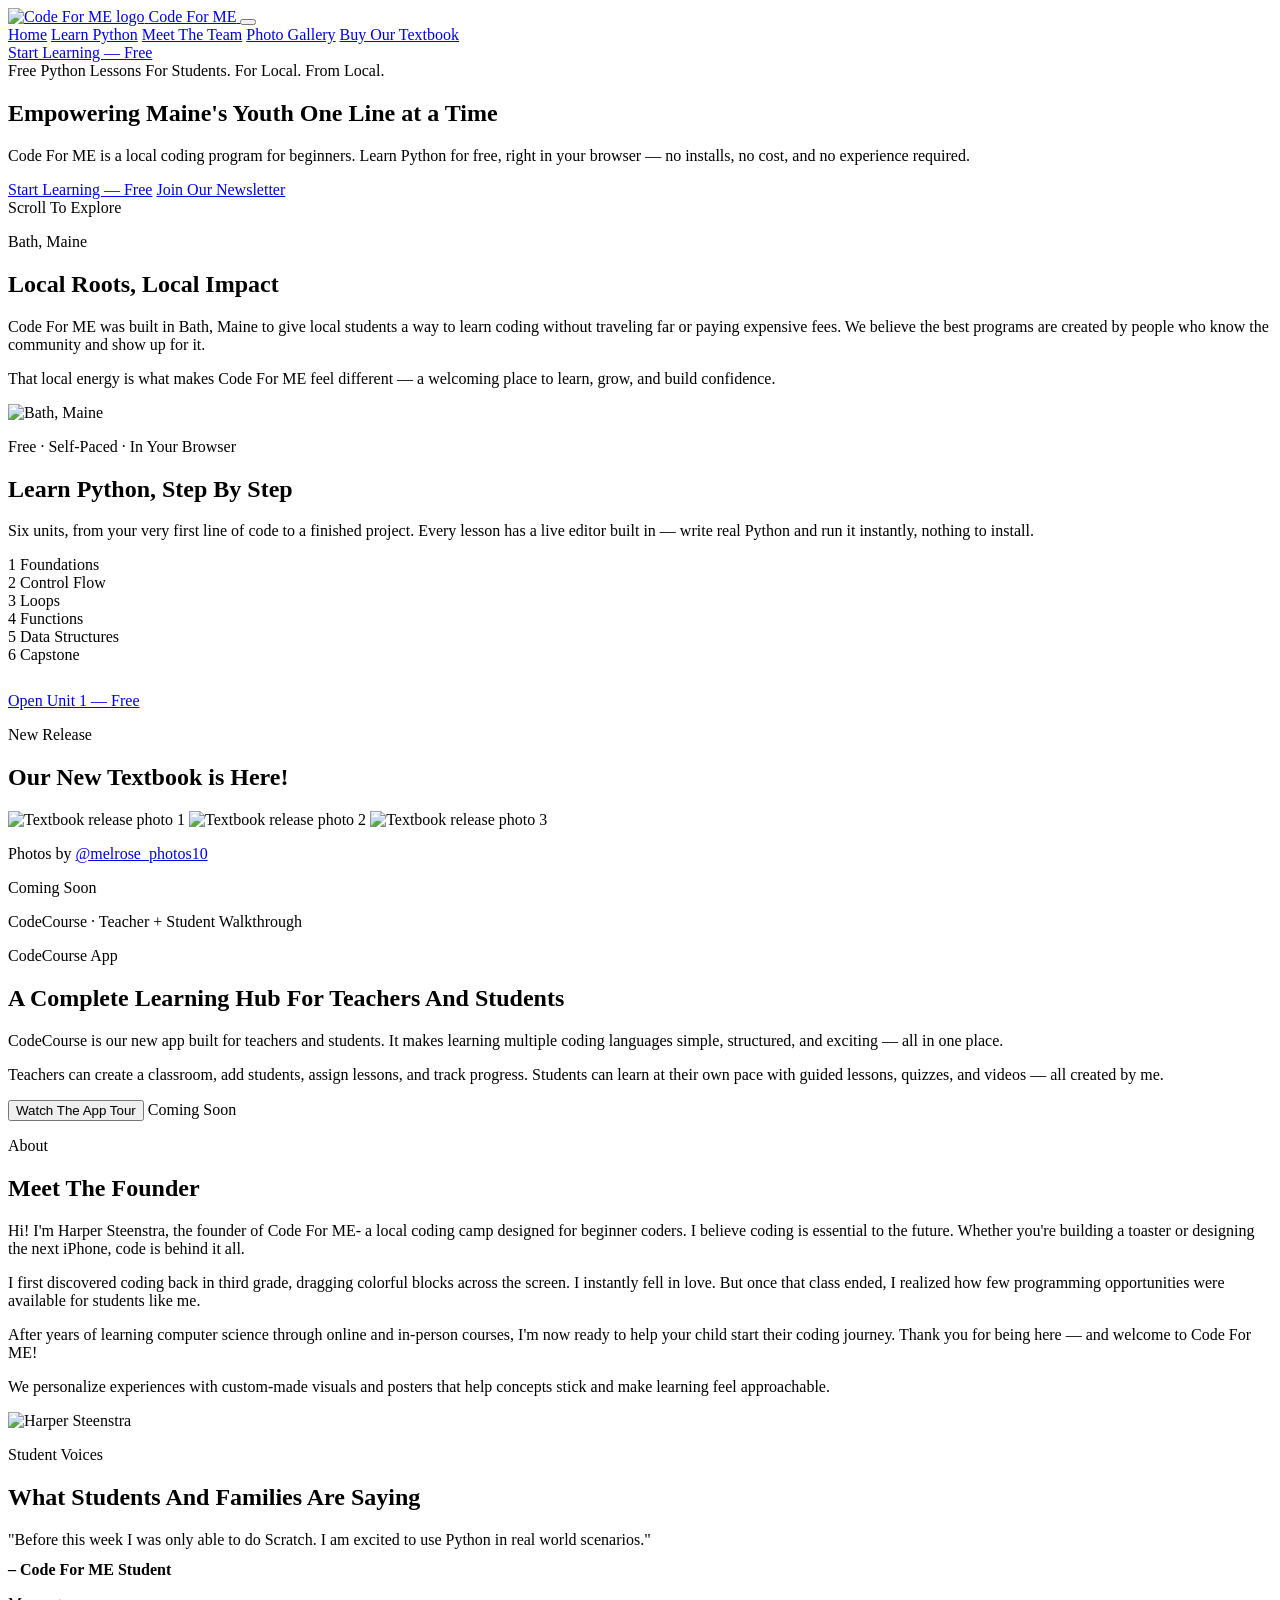
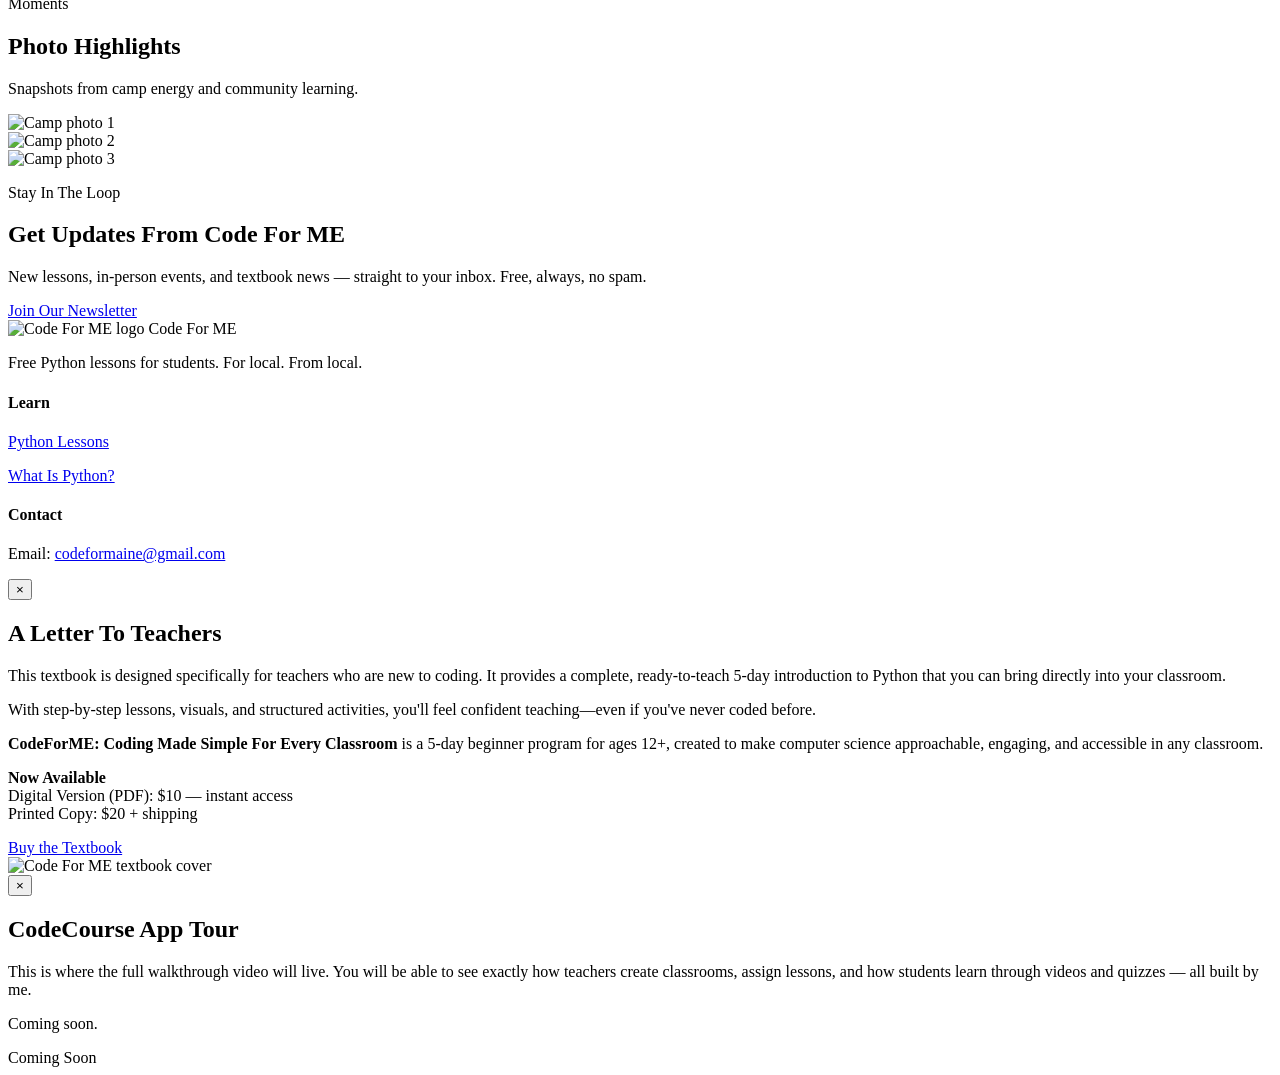
==== index.html @ e8b342dd "Add initial index.html file with site structure" ====
<!doctype html>
<html lang="en">
  <head>
    <meta charset="utf-8" />
    <meta name="viewport" content="width=device-width, initial-scale=1" />
    <title>Code For ME — Free Python Coding for Maine Students</title>
    <link rel="icon" type="image/svg+xml" href="/assets/favicon.svg" />
    <link rel="icon" type="image/png" sizes="32x32" href="/assets/favicon-32.png" />
    <link rel="apple-touch-icon" sizes="180x180" href="/assets/apple-touch-icon.png" />
    <link rel="preconnect" href="https://fonts.googleapis.com" />
    <link rel="preconnect" href="https://fonts.gstatic.com" crossorigin />
    <link href="https://fonts.googleapis.com/css2?family=Outfit:wght@600;700&family=Plus+Jakarta+Sans:wght@400;600;700&display=swap" rel="stylesheet" />
    <link rel="stylesheet" href="styles.css" />
  </head>
  <body>
    <header>
      <div class="container navbar">
        <a class="brand" href="index.html">
          <img class="logo-img" src="assets/logo.png" alt="Code For ME logo" />
          <span>Code For ME</span>
        </a>
        <button class="menu-toggle" aria-label="Open menu" aria-expanded="false">
          <span></span>
          <span></span>
          <span></span>
        </button>
        <nav class="nav-links">
          <a href="index.html">Home</a>
          <a href="learn.html">Learn Python</a>
          <a href="meet-the-team.html">Meet The Team</a>
          <a href="photo-gallery.html">Photo Gallery</a>
          <a href="https://payhip.com/CodeForME">Buy Our Textbook</a>
        </nav>
        <a class="nav-cta" href="learn.html">Start Learning — Free</a>
      </div>
    </header>

    <main>
      <section class="hero-stage">
        <div class="container hero-content">
          <span class="hero-kicker">Free Python Lessons For Students. For Local. From Local.</span>
          <h1 class="hero-title">Empowering Maine's Youth One Line <span class="hero-break">at a Time</span></h1>
          <p class="hero-subtitle">
            Code For ME is a local coding program for beginners. Learn Python for free, right in your
            browser — no installs, no cost, and no experience required.
          </p>
          <div class="hero-actions">
            <a class="button button-primary" href="learn.html">Start Learning — Free</a>
            <a class="button button-secondary" href="https://forms.gle/ZRRLeQ5z7N4fdeMA8" target="_blank" rel="noreferrer">Join Our Newsletter</a>
          </div>
          <div class="scroll-cue">
            <span>Scroll To Explore</span>
            <div class="scroll-dot"></div>
          </div>
        </div>
      </section>

      <section class="section">
        <div class="container split align-center">
          <div class="panel reveal">
            <p class="section-label">Bath, Maine</p>
            <h2 class="section-title">Local Roots, Local Impact</h2>
            <p>
              Code For ME was built in Bath, Maine to give local students a way to learn coding without
              traveling far or paying expensive fees. We believe the best programs are created by people who
              know the community and show up for it.
            </p>
            <p>
              That local energy is what makes Code For ME feel different — a welcoming place to learn, grow,
              and build confidence.
            </p>
          </div>
          <div class="panel reveal">
            <div class="photo-card large-photo">
              <img src="assets/bathmaine2.jpg" alt="Bath, Maine" />
            </div>
          </div>
        </div>
      </section>

      <!-- LEARN PYTHON TEASER -->
      <section class="section learn-teaser">
        <div class="container">
          <p class="section-label">Free · Self-Paced · In Your Browser</p>
          <h2 class="section-title">Learn Python, Step By Step</h2>
          <p class="section-subtitle">
            Six units, from your very first line of code to a finished project. Every lesson has a live
            editor built in — write real Python and run it instantly, nothing to install.
          </p>

          <div class="path-preview">
            <div class="path-line" aria-hidden="true"></div>
            <div class="path-node">
              <span class="path-node-dot">1</span>
              <span class="path-node-label">Foundations</span>
            </div>
            <div class="path-node">
              <span class="path-node-dot">2</span>
              <span class="path-node-label">Control Flow</span>
            </div>
            <div class="path-node">
              <span class="path-node-dot">3</span>
              <span class="path-node-label">Loops</span>
            </div>
            <div class="path-node">
              <span class="path-node-dot">4</span>
              <span class="path-node-label">Functions</span>
            </div>
            <div class="path-node">
              <span class="path-node-dot">5</span>
              <span class="path-node-label">Data Structures</span>
            </div>
            <div class="path-node">
              <span class="path-node-dot">6</span>
              <span class="path-node-label">Capstone</span>
            </div>
          </div>

          <div class="hero-actions" style="margin-top: 28px; justify-content: center;">
            <a class="button button-primary" href="learn.html">Open Unit 1 — Free</a>
          </div>
        </div>
      </section>

      <section class="section textbook-release">
        <div class="container">
          <p class="section-label">New Release</p>
          <h2 class="section-title">Our New Textbook is Here!</h2>

          <div class="textbook-grid">
            <img src="assets/pic1.jpeg" alt="Textbook release photo 1">
            <img src="assets/pic2.jpeg" alt="Textbook release photo 2">
            <img src="assets/pic8.jpeg" alt="Textbook release photo 3">
          </div>

          <p class="photo-credit">
            Photos by <a href="https://instagram.com/melrose_photos10" target="_blank">@melrose_photos10</a>
          </p>
        </div>
      </section>

      <section class="section" id="codecourse">
        <div class="container split align-center">
          <div class="panel panel--soft reveal">
            <div class="video-frame">Coming Soon</div>
            <p class="video-tag">CodeCourse · Teacher + Student Walkthrough</p>
          </div>
          <div class="panel reveal">
            <p class="section-label">CodeCourse App</p>
            <h2 class="section-title">A Complete Learning Hub For Teachers And Students</h2>
            <p>
              CodeCourse is our new app built for teachers and students. It makes learning multiple coding
              languages simple, structured, and exciting — all in one place.
            </p>
            <p>
              Teachers can create a classroom, add students, assign lessons, and track progress. Students can
              learn at their own pace with guided lessons, quizzes, and videos — all created by me.
            </p>
            <div class="hero-actions" style="margin-top: 16px;">
              <button class="button button-primary" data-modal-open="codecourse">Watch The App Tour</button>
              <span class="button button-secondary button-ghost">Coming Soon</span>
            </div>
          </div>
        </div>
      </section>

      <section class="section">
        <div class="container split align-center">
          <div class="panel reveal">
            <p class="section-label">About</p>
            <h2 class="section-title">Meet The Founder</h2>
            <p>
              Hi! I'm Harper Steenstra, the founder of Code For ME- a local coding camp designed for beginner coders.
              I believe coding is essential to the future. Whether you're building a toaster or designing the
              next iPhone, code is behind it all.
            </p>
            <p>
              I first discovered coding back in third grade, dragging colorful blocks across the screen. I
              instantly fell in love. But once that class ended, I realized how few programming opportunities
              were available for students like me.
            </p>
            <p>
              After years of learning computer science through online and in-person courses, I'm now ready to
              help your child start their coding journey. Thank you for being here — and welcome to Code For ME!
            </p>
            <p>
              We personalize experiences with custom-made visuals and posters that help concepts stick and
              make learning feel approachable.
            </p>
          </div>
          <div class="panel panel--soft reveal">
            <div class="photo-card portrait-photo">
              <img src="assets/portrait.png" alt="Harper Steenstra" />
            </div>
          </div>
        </div>
      </section>

      <section class="section">
        <div class="container quotes-section">
          <div class="quotes-header">
            <p class="section-label">Student Voices</p>
            <h2 class="section-title">What Students And Families Are Saying</h2>
          </div>

          <div class="quote-box">
            "Before this week I was only able to do Scratch. I am excited to use Python in real world scenarios."
            <div style="margin-top: 12px; font-weight: 600;">– Code For ME Student</div>
          </div>

          <div class="dots">
            <span class="dot" data-testimonial="0"></span>
            <span class="dot active" data-testimonial="1"></span>
            <span class="dot" data-testimonial="2"></span>
            <span class="dot" data-testimonial="3"></span>
          </div>
        </div>
      </section>

      <section class="section">
        <div class="container">
          <p class="section-label">Moments</p>
          <h2 class="section-title">Photo Highlights</h2>
          <p class="section-subtitle">Snapshots from camp energy and community learning.</p>
          <div class="photo-strip">
            <div class="photo-card reveal"><img src="assets/gallery/IMG_0033.jpeg" alt="Camp photo 1" /></div>
            <div class="photo-card reveal"><img src="assets/gallery/IMG_0044.jpeg" alt="Camp photo 2" /></div>
            <div class="photo-card reveal"><img src="assets/gallery/unnamed-1.jpg" alt="Camp photo 3" /></div>
          </div>
        </div>
      </section>

      <!-- NEWSLETTER -->
      <section class="section newsletter-section">
        <div class="container newsletter-card">
          <p class="section-label">Stay In The Loop</p>
          <h2 class="section-title">Get Updates From Code For ME</h2>
          <p class="section-subtitle">
            New lessons, in-person events, and textbook news — straight to your inbox. Free, always, no spam.
          </p>
          <a class="button button-primary" href="https://forms.gle/ZRRLeQ5z7N4fdeMA8" target="_blank" rel="noreferrer">Join Our Newsletter</a>
        </div>
      </section>

    </main>

    <footer class="footer">
      <div class="container footer-grid">
        <div>
          <div class="brand" style="margin-bottom: 12px;">
            <img class="logo-img" src="assets/logo.png" alt="Code For ME logo" />
            <span>Code For ME</span>
          </div>
          <p>Free Python lessons for students. For local. From local.</p>
        </div>
        <div>
          <h4>Learn</h4>
          <p><a href="learn.html">Python Lessons</a></p>
          <p><a href="resources/what-is-python.html">What Is Python?</a></p>
        </div>
        <div>
          <h4>Contact</h4>
          <p>Email: <a href="mailto:codeformaine@gmail.com">codeformaine@gmail.com</a></p>
        </div>
      </div>
    </footer>

    <div class="modal" data-modal="textbook">
      <div class="modal-card">
        <button class="modal-close" data-modal-close aria-label="Close">×</button>
        <div class="confetti">
          <span></span><span></span><span></span><span></span><span></span><span></span>
        </div>
        <div>
          <h2 class="section-title">A Letter To Teachers</h2>

          <p>
            This textbook is designed specifically for teachers who are new to coding. It provides a complete,
            ready-to-teach 5-day introduction to Python that you can bring directly into your classroom.
          </p>

          <p>
            With step-by-step lessons, visuals, and structured activities, you'll feel confident teaching—even if you've never coded before.
          </p>

          <p>
            <strong>CodeForME: Coding Made Simple For Every Classroom</strong> is a 5-day beginner program for ages 12+,
            created to make computer science approachable, engaging, and accessible in any classroom.
          </p>

          <p>
            <strong>Now Available</strong><br>
            Digital Version (PDF): $10 — instant access<br>
            Printed Copy: $20 + shipping
          </p>

          <a href="https://payhip.com/CodeForME" target="_blank" rel="noreferrer" class="buy-button">Buy the Textbook</a>
        </div>

        <div class="book-cover">
          <img src="assets/textbook.png" alt="Code For ME textbook cover" />
        </div>
      </div>
    </div>

    <div class="modal" data-modal="codecourse">
      <div class="modal-card">
        <button class="modal-close" data-modal-close aria-label="Close">×</button>
        <div class="confetti">
          <span></span><span></span><span></span><span></span><span></span><span></span>
        </div>
        <div>
          <h2 class="section-title">CodeCourse App Tour</h2>
          <p>
            This is where the full walkthrough video will live. You will be able to see exactly how teachers
            create classrooms, assign lessons, and how students learn through videos and quizzes — all built by me.
          </p>
          <p class="section-subtitle">Coming soon.</p>
        </div>
        <div class="video-frame">Coming Soon</div>
      </div>
    </div>

    <script src="site.js"></script>
  </body>
</html>
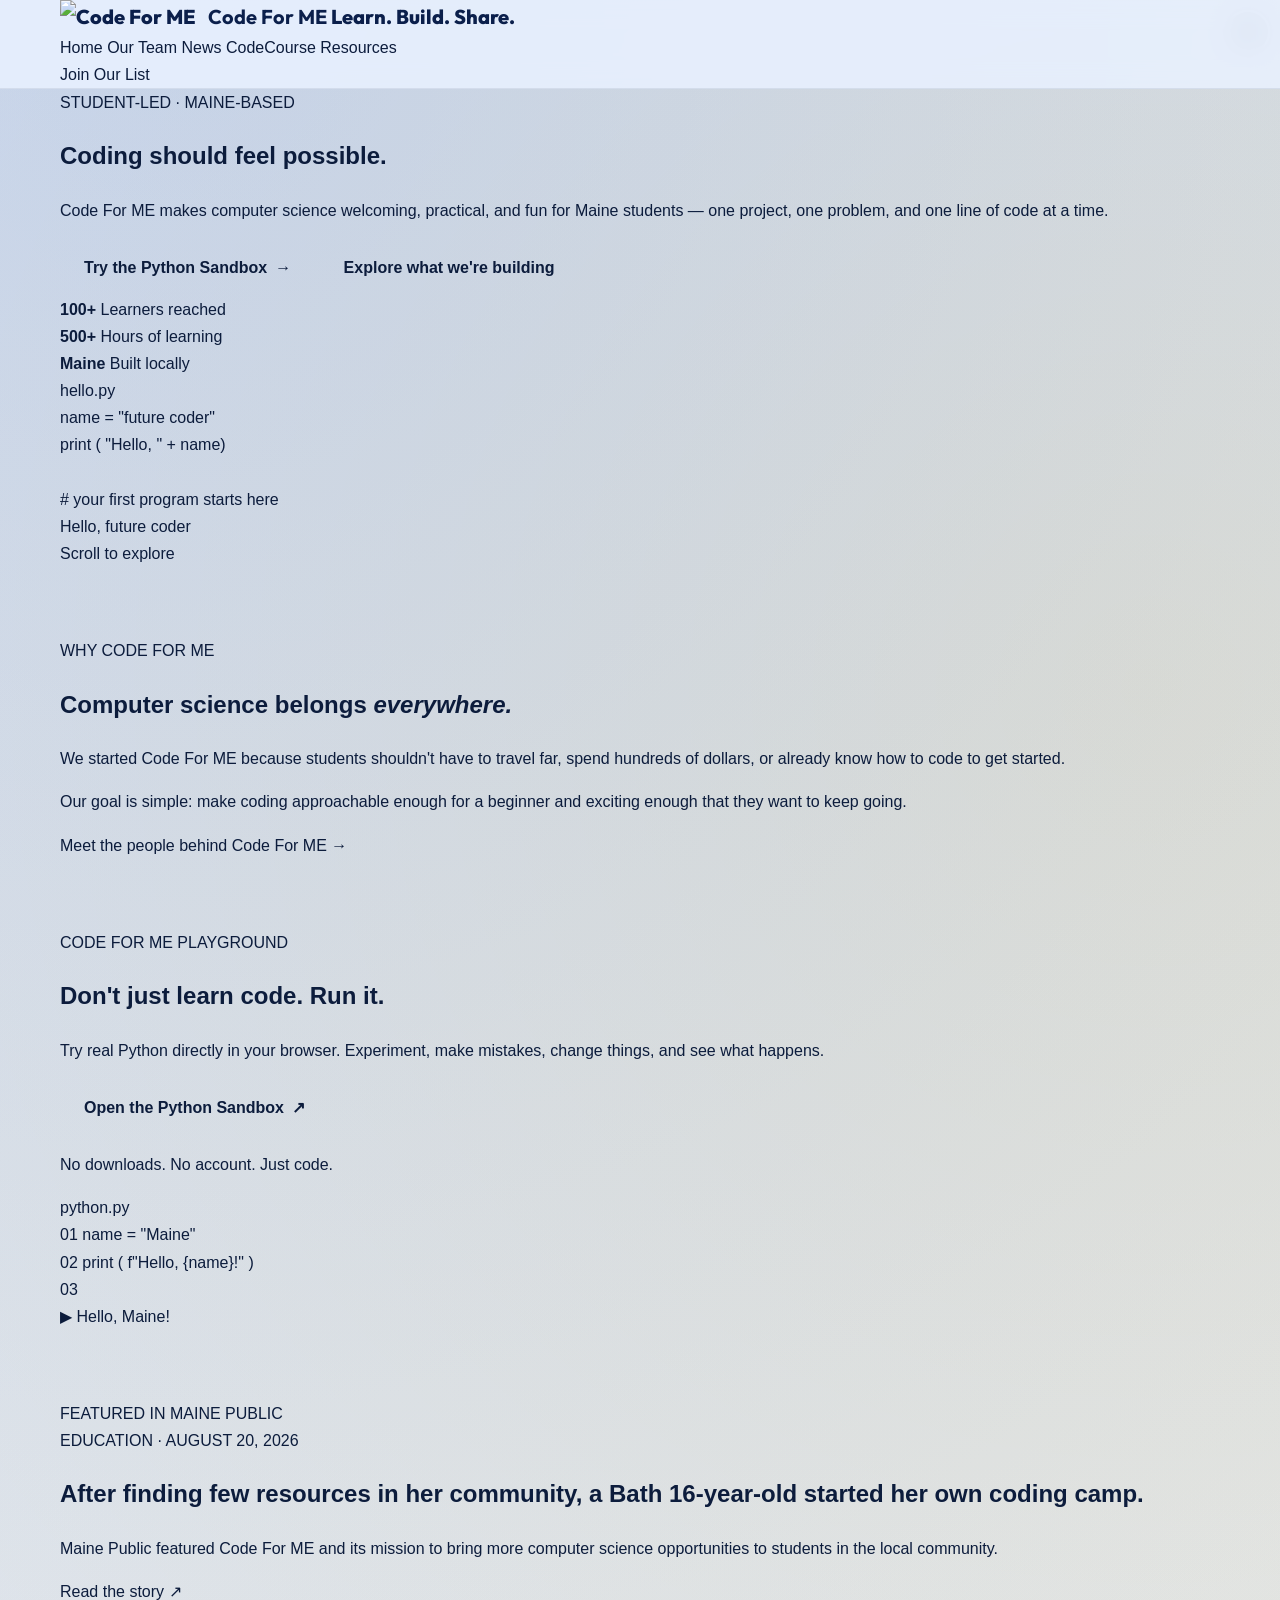
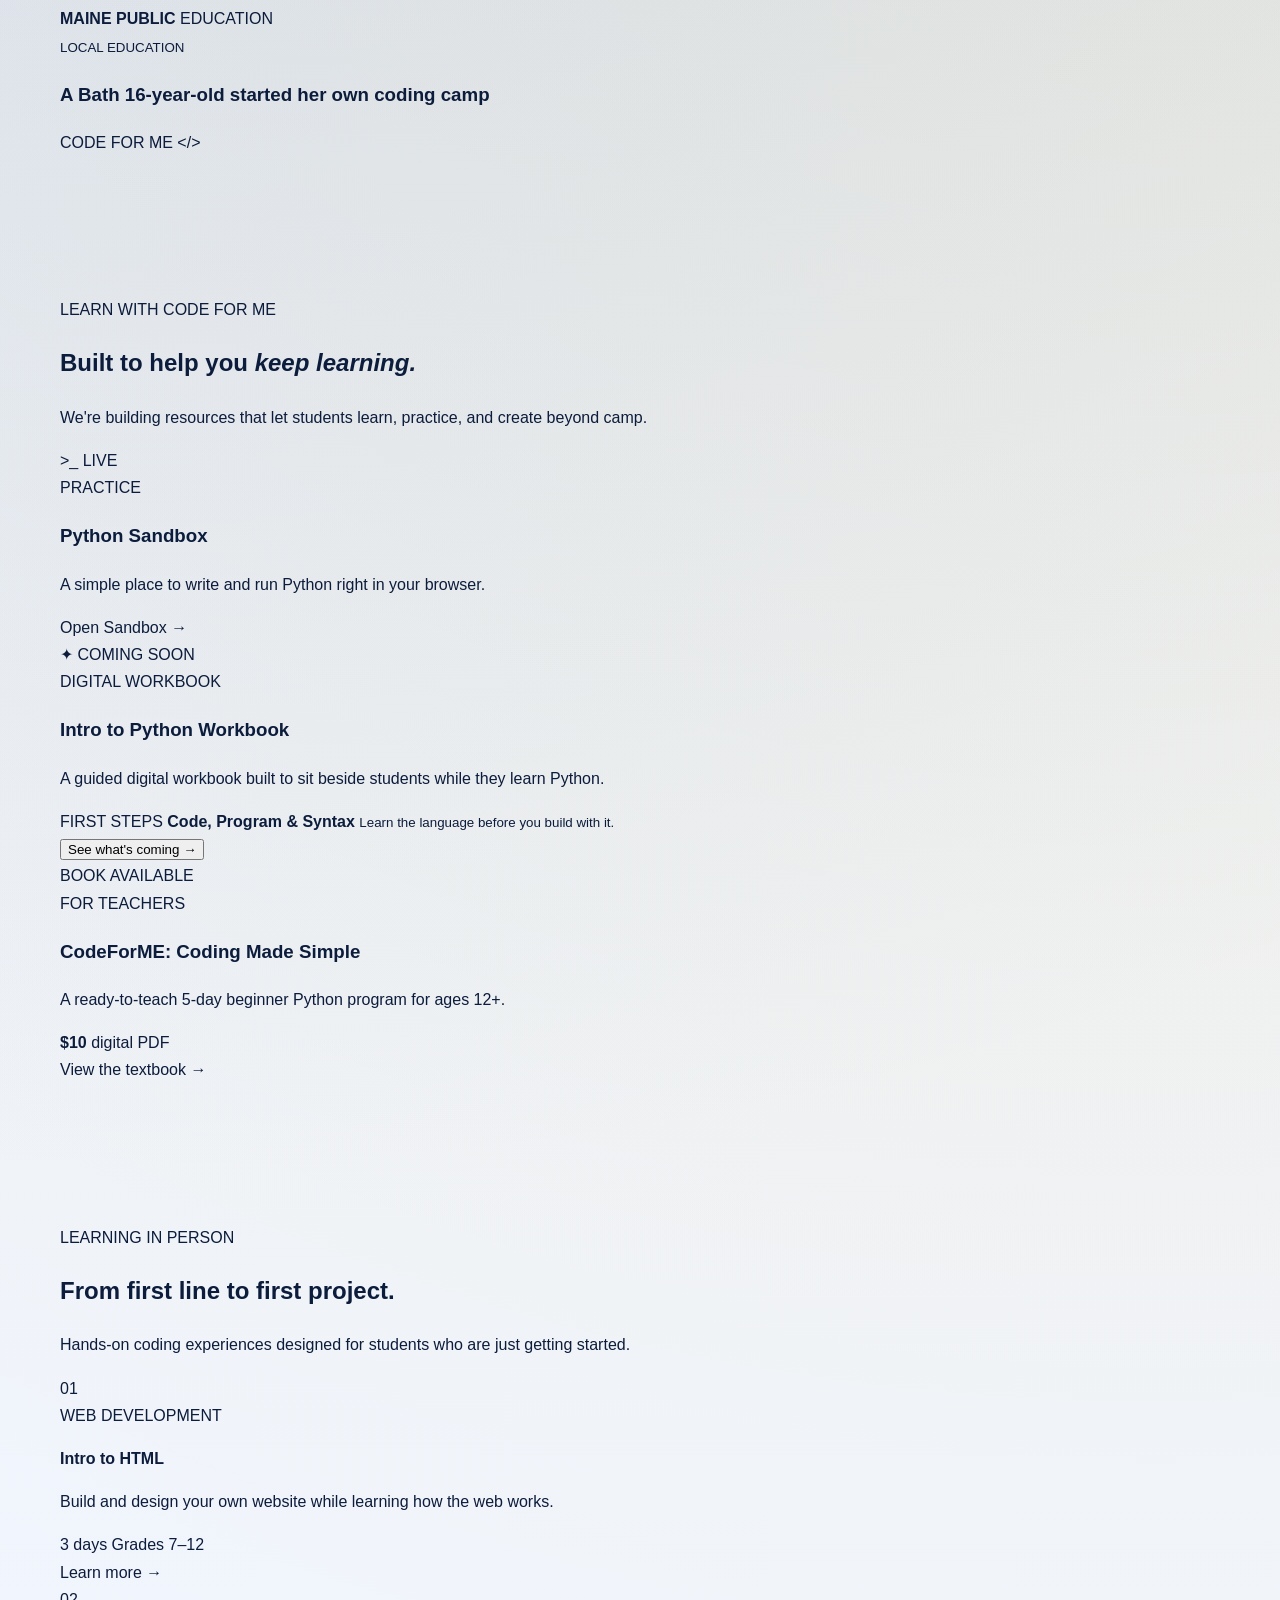
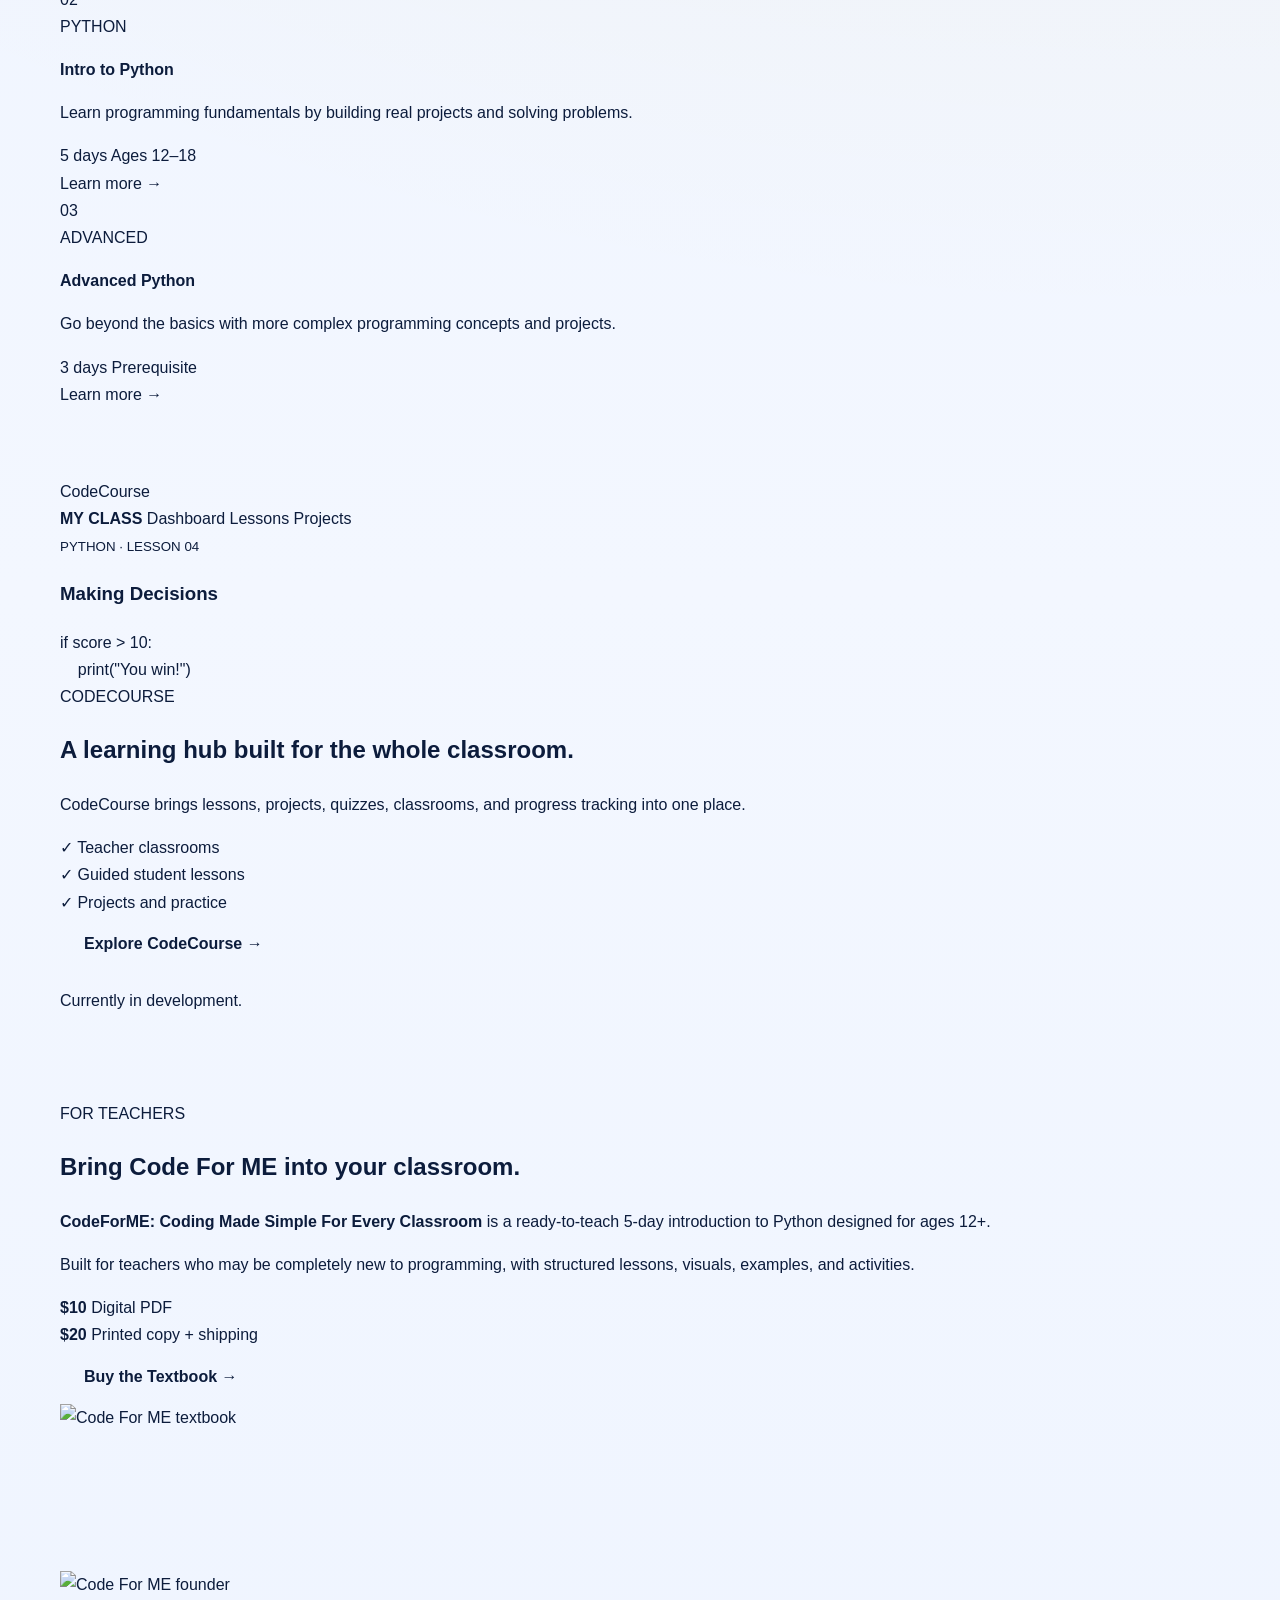
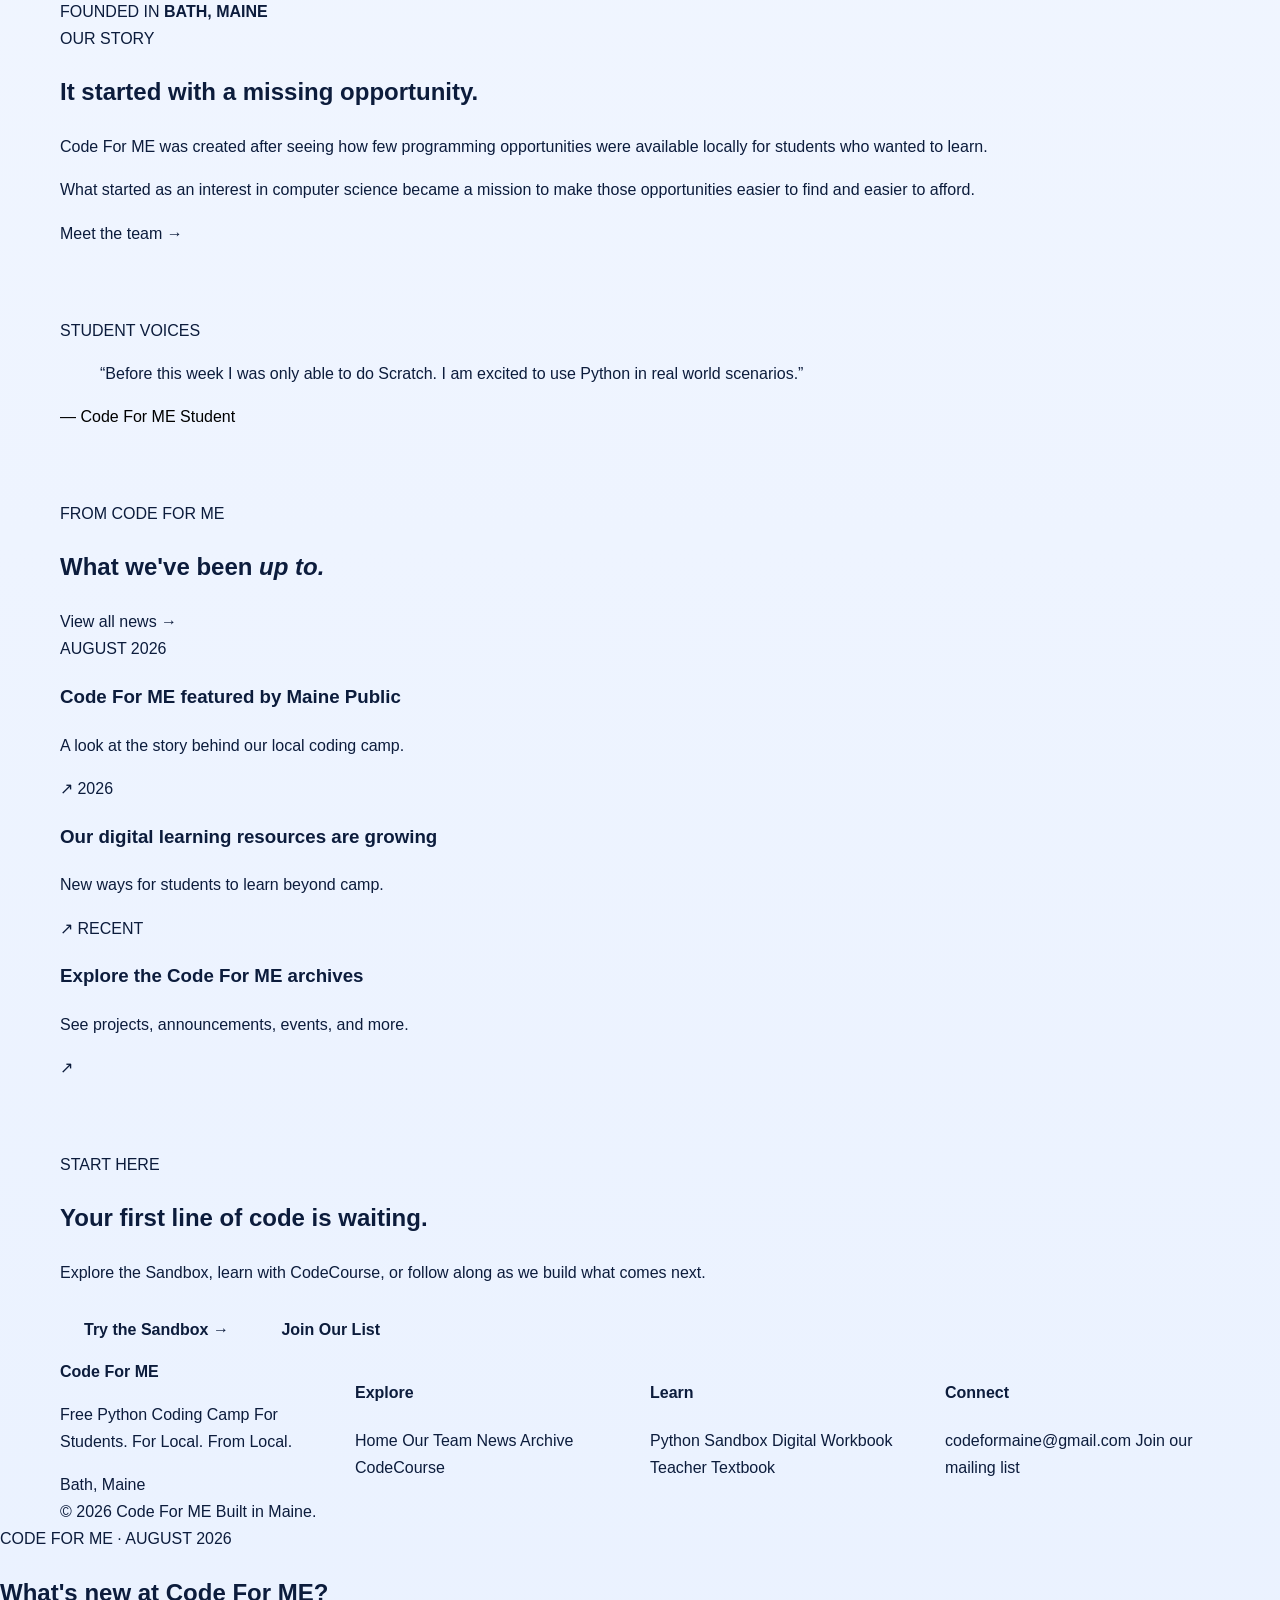
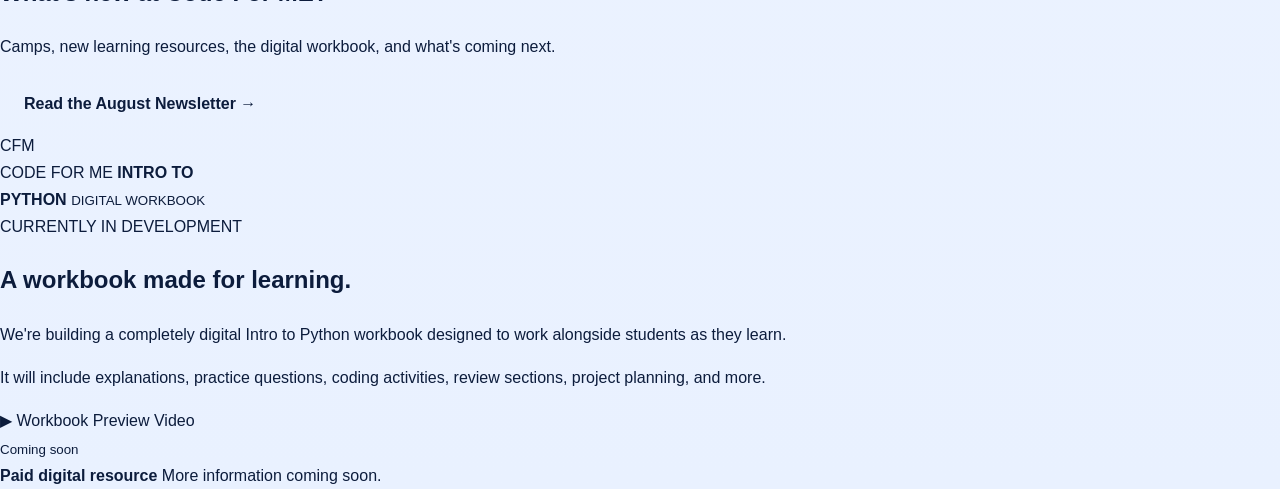
==== commit b497ebb3: "Create index.html" ====
--- a/index.html
+++ b/index.html
@@ -1,326 +1,1469 @@
 <!doctype html>
 <html lang="en">
-  <head>
-    <meta charset="utf-8" />
-    <meta name="viewport" content="width=device-width, initial-scale=1" />
-    <title>Code For ME — Free Python Coding for Maine Students</title>
-    <link rel="icon" type="image/svg+xml" href="/assets/favicon.svg" />
-    <link rel="icon" type="image/png" sizes="32x32" href="/assets/favicon-32.png" />
-    <link rel="apple-touch-icon" sizes="180x180" href="/assets/apple-touch-icon.png" />
-    <link rel="preconnect" href="https://fonts.googleapis.com" />
-    <link rel="preconnect" href="https://fonts.gstatic.com" crossorigin />
-    <link href="https://fonts.googleapis.com/css2?family=Outfit:wght@600;700&family=Plus+Jakarta+Sans:wght@400;600;700&display=swap" rel="stylesheet" />
-    <link rel="stylesheet" href="styles.css" />
-  </head>
-  <body>
-    <header>
-      <div class="container navbar">
-        <a class="brand" href="index.html">
-          <img class="logo-img" src="assets/logo.png" alt="Code For ME logo" />
-          <span>Code For ME</span>
+<head>
+  <meta charset="utf-8">
+  <meta name="viewport" content="width=device-width, initial-scale=1">
+
+  <title>Code For ME | Coding Made Local</title>
+
+  <meta
+    name="description"
+    content="Code For ME makes computer science accessible, practical, and fun for Maine students."
+  >
+
+  <link rel="icon" type="image/svg+xml" href="/assets/favicon.svg">
+  <link rel="icon" type="image/png" sizes="32x32" href="/assets/favicon-32.png">
+  <link rel="apple-touch-icon" sizes="180x180" href="/assets/apple-touch-icon.png">
+
+  <link rel="preconnect" href="https://fonts.googleapis.com">
+  <link rel="preconnect" href="https://fonts.gstatic.com" crossorigin>
+
+  <link
+    href="https://fonts.googleapis.com/css2?family=DM+Mono:wght@400;500&family=Manrope:wght@400;500;600;700;800&family=Outfit:wght@500;600;700;800&display=swap"
+    rel="stylesheet"
+  >
+
+  <link rel="stylesheet" href="styles.css">
+</head>
+
+<body>
+
+<!-- =========================================
+     NAVIGATION
+========================================= -->
+
+<header class="site-header">
+
+  <div class="container nav">
+
+    <a href="index.html" class="brand">
+
+      <img
+        src="assets/logo.png"
+        alt="Code For ME"
+        class="brand-logo"
+      >
+
+      <div class="brand-text">
+        <strong>Code For ME</strong>
+        <span>Learn. Build. Share.</span>
+      </div>
+
+    </a>
+
+    <button
+      class="menu-toggle"
+      aria-label="Open navigation"
+      aria-expanded="false"
+    >
+      <span></span>
+      <span></span>
+      <span></span>
+    </button>
+
+    <nav class="main-nav">
+
+      <a href="index.html" class="active">Home</a>
+
+      <a href="meet-the-team.html">
+        Our Team
+      </a>
+
+      <a href="photo-gallery.html">
+        News
+      </a>
+
+      <a href="learn.html">
+        CodeCourse
+      </a>
+
+      <a href="#resources">
+        Resources
+      </a>
+
+    </nav>
+
+    <a
+      href="https://forms.gle/ZRRLeQ5z7N4fdeMA8"
+      target="_blank"
+      rel="noreferrer"
+      class="nav-button"
+    >
+      Join Our List
+    </a>
+
+  </div>
+
+</header>
+
+
+<main>
+
+
+<!-- =========================================
+     HERO
+========================================= -->
+
+<section class="hero">
+
+  <div class="hero-background"></div>
+
+  <div class="hero-grid"></div>
+
+  <div class="container hero-inner">
+
+    <div class="hero-copy">
+
+      <div class="eyebrow eyebrow-light">
+        <span class="eyebrow-dot"></span>
+        STUDENT-LED · MAINE-BASED
+      </div>
+
+      <h1>
+        Coding should feel
+        <span>possible.</span>
+      </h1>
+
+      <p class="hero-description">
+        Code For ME makes computer science welcoming, practical,
+        and fun for Maine students — one project, one problem,
+        and one line of code at a time.
+      </p>
+
+      <div class="hero-buttons">
+
+        <a
+          href="#sandbox"
+          class="button button-yellow"
+        >
+          Try the Python Sandbox
+          <span>→</span>
         </a>
-        <button class="menu-toggle" aria-label="Open menu" aria-expanded="false">
+
+        <a
+          href="#workbook"
+          class="button button-outline-light"
+        >
+          Explore what we're building
+        </a>
+
+      </div>
+
+      <div class="hero-proof">
+
+        <div>
+          <strong>100+</strong>
+          <span>Learners reached</span>
+        </div>
+
+        <div class="proof-divider"></div>
+
+        <div>
+          <strong>500+</strong>
+          <span>Hours of learning</span>
+        </div>
+
+        <div class="proof-divider"></div>
+
+        <div>
+          <strong>Maine</strong>
+          <span>Built locally</span>
+        </div>
+
+      </div>
+
+    </div>
+
+
+    <div class="hero-code-window">
+
+      <div class="window-bar">
+
+        <div class="window-dots">
           <span></span>
           <span></span>
           <span></span>
+        </div>
+
+        <span class="window-title">
+          hello.py
+        </span>
+
+      </div>
+
+      <div class="code-content">
+
+        <div>
+          <span class="code-purple">name</span>
+          <span class="code-white"> = </span>
+          <span class="code-green">"future coder"</span>
+        </div>
+
+        <div>
+          <span class="code-purple">print</span>
+          <span class="code-white">(</span>
+          <span class="code-green">"Hello, "</span>
+          <span class="code-white"> + name)</span>
+        </div>
+
+        <br>
+
+        <div class="code-comment">
+          # your first program starts here
+        </div>
+
+        <div class="code-output">
+          Hello, future coder
+        </div>
+
+      </div>
+
+    </div>
+
+  </div>
+
+  <div class="hero-bottom">
+
+    <div class="container hero-scroll">
+      <span>Scroll to explore</span>
+      <span class="scroll-line"></span>
+    </div>
+
+  </div>
+
+</section>
+
+
+<!-- =========================================
+     INTRO
+========================================= -->
+
+<section class="section intro-section">
+
+  <div class="container intro-grid">
+
+    <div>
+
+      <div class="eyebrow">
+        <span class="eyebrow-dot"></span>
+        WHY CODE FOR ME
+      </div>
+
+      <h2 class="display-title">
+        Computer science
+        belongs <em>everywhere.</em>
+      </h2>
+
+    </div>
+
+    <div class="intro-text">
+
+      <p>
+        We started Code For ME because students shouldn't have to
+        travel far, spend hundreds of dollars, or already know how
+        to code to get started.
+      </p>
+
+      <p>
+        Our goal is simple: make coding approachable enough for a
+        beginner and exciting enough that they want to keep going.
+      </p>
+
+      <a href="meet-the-team.html" class="text-link">
+        Meet the people behind Code For ME →
+      </a>
+
+    </div>
+
+  </div>
+
+</section>
+
+
+<!-- =========================================
+     SANDBOX FEATURE
+========================================= -->
+
+<section class="sandbox-section" id="sandbox">
+
+  <div class="container">
+
+    <div class="sandbox-card">
+
+      <div class="sandbox-copy">
+
+        <div class="eyebrow eyebrow-light">
+          <span class="eyebrow-dot"></span>
+          CODE FOR ME PLAYGROUND
+        </div>
+
+        <h2>
+          Don't just
+          <span>learn code.</span>
+          Run it.
+        </h2>
+
+        <p>
+          Try real Python directly in your browser.
+          Experiment, make mistakes, change things, and
+          see what happens.
+        </p>
+
+        <a
+          href="https://hsteenstra.github.io/sandbox/"
+          target="_blank"
+          rel="noopener"
+          class="button button-yellow"
+        >
+          Open the Python Sandbox
+          <span>↗</span>
+        </a>
+
+        <p class="sandbox-note">
+          No downloads. No account. Just code.
+        </p>
+
+      </div>
+
+
+      <div class="sandbox-terminal">
+
+        <div class="terminal-header">
+
+          <div class="terminal-dots">
+            <span></span>
+            <span></span>
+            <span></span>
+          </div>
+
+          <span>python.py</span>
+
+        </div>
+
+        <div class="terminal-body">
+
+          <div>
+            <span class="terminal-number">01</span>
+            <span class="terminal-purple">name</span>
+            <span>=</span>
+            <span class="terminal-green">"Maine"</span>
+          </div>
+
+          <div>
+            <span class="terminal-number">02</span>
+            <span class="terminal-purple">print</span>
+            <span>(</span>
+            <span class="terminal-green">f"Hello, {name}!"</span>
+            <span>)</span>
+          </div>
+
+          <div>
+            <span class="terminal-number">03</span>
+          </div>
+
+          <div class="terminal-result">
+            <span>▶</span>
+            Hello, Maine!
+          </div>
+
+          <div class="terminal-cursor"></div>
+
+        </div>
+
+      </div>
+
+    </div>
+
+  </div>
+
+</section>
+
+
+<!-- =========================================
+     MAINE PUBLIC
+========================================= -->
+
+<section class="section press-section">
+
+  <div class="container">
+
+    <div class="press-label">
+
+      <span class="press-line"></span>
+
+      <span>
+        FEATURED IN MAINE PUBLIC
+      </span>
+
+      <span class="press-line"></span>
+
+    </div>
+
+
+    <div class="press-card">
+
+      <div class="press-content">
+
+        <span class="press-date">
+          EDUCATION · AUGUST 20, 2026
+        </span>
+
+        <h2>
+          After finding few resources
+          in her community,
+          <strong>a Bath 16-year-old
+          started her own coding camp.</strong>
+        </h2>
+
+        <p>
+          Maine Public featured Code For ME and its mission
+          to bring more computer science opportunities to
+          students in the local community.
+        </p>
+
+        <a
+          href="https://www.mainepublic.org/education-news/2026-08-20/after-finding-few-resources-in-her-community-a-bath-16-year-old-started-her-own-coding-camp"
+          target="_blank"
+          rel="noreferrer"
+          class="text-link"
+        >
+          Read the story ↗
+        </a>
+
+      </div>
+
+
+      <div class="press-paper">
+
+        <div class="paper-top">
+          <strong>MAINE PUBLIC</strong>
+          <span>EDUCATION</span>
+        </div>
+
+        <div class="paper-rule"></div>
+
+        <small>
+          LOCAL EDUCATION
+        </small>
+
+        <h3>
+          A Bath 16-year-old
+          started her own
+          coding camp
+        </h3>
+
+        <div class="paper-footer">
+          CODE FOR ME
+          <span>&lt;/&gt;</span>
+        </div>
+
+      </div>
+
+    </div>
+
+  </div>
+
+</section>
+
+
+<!-- =========================================
+     DIGITAL PRODUCTS
+========================================= -->
+
+<section class="section products-section" id="resources">
+
+  <div class="container">
+
+    <div class="section-heading">
+
+      <div>
+
+        <div class="eyebrow">
+          <span class="eyebrow-dot"></span>
+          LEARN WITH CODE FOR ME
+        </div>
+
+        <h2 class="display-title">
+          Built to help you
+          <em>keep learning.</em>
+        </h2>
+
+      </div>
+
+      <p>
+        We're building resources that let students learn,
+        practice, and create beyond camp.
+      </p>
+
+    </div>
+
+
+    <div class="product-grid">
+
+
+      <!-- SANDBOX -->
+
+      <article class="product-card product-card-dark">
+
+        <div class="product-top">
+
+          <span class="product-icon">
+            &gt;_
+          </span>
+
+          <span class="product-status">
+            LIVE
+          </span>
+
+        </div>
+
+        <div>
+
+          <div class="product-label">
+            PRACTICE
+          </div>
+
+          <h3>
+            Python Sandbox
+          </h3>
+
+          <p>
+            A simple place to write and run Python
+            right in your browser.
+          </p>
+
+        </div>
+
+        <a
+          href="https://hsteenstra.github.io/sandbox/"
+          target="_blank"
+          rel="noopener"
+          class="product-link product-link-light"
+        >
+          Open Sandbox →
+        </a>
+
+      </article>
+
+
+      <!-- WORKBOOK -->
+
+      <article
+        class="product-card product-card-workbook"
+        id="workbook"
+      >
+
+        <div class="product-top">
+
+          <span class="product-icon workbook-icon">
+            ✦
+          </span>
+
+          <span class="product-status status-coming">
+            COMING SOON
+          </span>
+
+        </div>
+
+        <div>
+
+          <div class="product-label">
+            DIGITAL WORKBOOK
+          </div>
+
+          <h3>
+            Intro to Python Workbook
+          </h3>
+
+          <p>
+            A guided digital workbook built to sit beside
+            students while they learn Python.
+          </p>
+
+        </div>
+
+        <div class="workbook-preview">
+
+          <span>FIRST STEPS</span>
+          <strong>Code, Program &amp; Syntax</strong>
+          <small>
+            Learn the language before you build with it.
+          </small>
+
+        </div>
+
+        <button
+          class="product-link product-link-button"
+          data-modal-open="workbook"
+        >
+          See what's coming →
         </button>
-        <nav class="nav-links">
-          <a href="index.html">Home</a>
-          <a href="learn.html">Learn Python</a>
-          <a href="meet-the-team.html">Meet The Team</a>
-          <a href="photo-gallery.html">Photo Gallery</a>
-          <a href="https://payhip.com/CodeForME">Buy Our Textbook</a>
-        </nav>
-        <a class="nav-cta" href="learn.html">Start Learning — Free</a>
-      </div>
-    </header>
-
-    <main>
-      <section class="hero-stage">
-        <div class="container hero-content">
-          <span class="hero-kicker">Free Python Lessons For Students. For Local. From Local.</span>
-          <h1 class="hero-title">Empowering Maine's Youth One Line <span class="hero-break">at a Time</span></h1>
-          <p class="hero-subtitle">
-            Code For ME is a local coding program for beginners. Learn Python for free, right in your
-            browser — no installs, no cost, and no experience required.
+
+      </article>
+
+
+      <!-- TEXTBOOK -->
+
+      <article class="product-card product-card-textbook">
+
+        <div class="product-top">
+
+          <span class="product-icon">
+            BOOK
+          </span>
+
+          <span class="product-status">
+            AVAILABLE
+          </span>
+
+        </div>
+
+        <div>
+
+          <div class="product-label">
+            FOR TEACHERS
+          </div>
+
+          <h3>
+            CodeForME:
+            Coding Made Simple
+          </h3>
+
+          <p>
+            A ready-to-teach 5-day beginner Python
+            program for ages 12+.
           </p>
-          <div class="hero-actions">
-            <a class="button button-primary" href="learn.html">Start Learning — Free</a>
-            <a class="button button-secondary" href="https://forms.gle/ZRRLeQ5z7N4fdeMA8" target="_blank" rel="noreferrer">Join Our Newsletter</a>
+
+        </div>
+
+        <div class="product-price">
+          <strong>$10</strong>
+          <span>digital PDF</span>
+        </div>
+
+        <a
+          href="https://payhip.com/CodeForME"
+          target="_blank"
+          rel="noreferrer"
+          class="product-link"
+        >
+          View the textbook →
+        </a>
+
+      </article>
+
+    </div>
+
+  </div>
+
+</section>
+
+
+<!-- =========================================
+     CAMPS
+========================================= -->
+
+<section class="section camps-section">
+
+  <div class="container">
+
+    <div class="section-heading">
+
+      <div>
+
+        <div class="eyebrow">
+          <span class="eyebrow-dot"></span>
+          LEARNING IN PERSON
+        </div>
+
+        <h2 class="display-title">
+          From first line
+          to first project.
+        </h2>
+
+      </div>
+
+      <p>
+        Hands-on coding experiences designed for
+        students who are just getting started.
+      </p>
+
+    </div>
+
+
+    <div class="camp-grid">
+
+
+      <article class="camp-card">
+
+        <div class="camp-number">01</div>
+
+        <span class="camp-tag">WEB DEVELOPMENT</span>
+
+        <h3>
+          Intro to HTML
+        </h3>
+
+        <p>
+          Build and design your own website while
+          learning how the web works.
+        </p>
+
+        <div class="camp-meta">
+          <span>3 days</span>
+          <span>Grades 7–12</span>
+        </div>
+
+        <a href="#" class="camp-link">
+          Learn more →
+        </a>
+
+      </article>
+
+
+      <article class="camp-card camp-card-featured">
+
+        <div class="camp-number">02</div>
+
+        <span class="camp-tag">PYTHON</span>
+
+        <h3>
+          Intro to Python
+        </h3>
+
+        <p>
+          Learn programming fundamentals by building
+          real projects and solving problems.
+        </p>
+
+        <div class="camp-meta">
+          <span>5 days</span>
+          <span>Ages 12–18</span>
+        </div>
+
+        <a href="#" class="camp-link">
+          Learn more →
+        </a>
+
+      </article>
+
+
+      <article class="camp-card">
+
+        <div class="camp-number">03</div>
+
+        <span class="camp-tag">ADVANCED</span>
+
+        <h3>
+          Advanced Python
+        </h3>
+
+        <p>
+          Go beyond the basics with more complex
+          programming concepts and projects.
+        </p>
+
+        <div class="camp-meta">
+          <span>3 days</span>
+          <span>Prerequisite</span>
+        </div>
+
+        <a href="#" class="camp-link">
+          Learn more →
+        </a>
+
+      </article>
+
+    </div>
+
+  </div>
+
+</section>
+
+
+<!-- =========================================
+     CODECOURSE
+========================================= -->
+
+<section class="codecourse-section">
+
+  <div class="container codecourse-grid">
+
+    <div class="codecourse-visual">
+
+      <div class="app-window">
+
+        <div class="app-topbar">
+
+          <span>CodeCourse</span>
+
+          <div>
+            <span></span>
+            <span></span>
+            <span></span>
           </div>
-          <div class="scroll-cue">
-            <span>Scroll To Explore</span>
-            <div class="scroll-dot"></div>
+
+        </div>
+
+        <div class="app-body">
+
+          <aside>
+
+            <strong>MY CLASS</strong>
+
+            <span class="app-active">
+              Dashboard
+            </span>
+
+            <span>
+              Lessons
+            </span>
+
+            <span>
+              Projects
+            </span>
+
+          </aside>
+
+          <div class="app-main">
+
+            <small>
+              PYTHON · LESSON 04
+            </small>
+
+            <h3>
+              Making Decisions
+            </h3>
+
+            <div class="app-progress">
+              <span></span>
+            </div>
+
+            <div class="app-code">
+              if score &gt; 10:<br>
+              &nbsp;&nbsp;&nbsp;&nbsp;print("You win!")
+            </div>
+
           </div>
-        </div>
-      </section>
-
-      <section class="section">
-        <div class="container split align-center">
-          <div class="panel reveal">
-            <p class="section-label">Bath, Maine</p>
-            <h2 class="section-title">Local Roots, Local Impact</h2>
-            <p>
-              Code For ME was built in Bath, Maine to give local students a way to learn coding without
-              traveling far or paying expensive fees. We believe the best programs are created by people who
-              know the community and show up for it.
-            </p>
-            <p>
-              That local energy is what makes Code For ME feel different — a welcoming place to learn, grow,
-              and build confidence.
-            </p>
-          </div>
-          <div class="panel reveal">
-            <div class="photo-card large-photo">
-              <img src="assets/bathmaine2.jpg" alt="Bath, Maine" />
-            </div>
-          </div>
-        </div>
-      </section>
-
-      <!-- LEARN PYTHON TEASER -->
-      <section class="section learn-teaser">
-        <div class="container">
-          <p class="section-label">Free · Self-Paced · In Your Browser</p>
-          <h2 class="section-title">Learn Python, Step By Step</h2>
-          <p class="section-subtitle">
-            Six units, from your very first line of code to a finished project. Every lesson has a live
-            editor built in — write real Python and run it instantly, nothing to install.
-          </p>
-
-          <div class="path-preview">
-            <div class="path-line" aria-hidden="true"></div>
-            <div class="path-node">
-              <span class="path-node-dot">1</span>
-              <span class="path-node-label">Foundations</span>
-            </div>
-            <div class="path-node">
-              <span class="path-node-dot">2</span>
-              <span class="path-node-label">Control Flow</span>
-            </div>
-            <div class="path-node">
-              <span class="path-node-dot">3</span>
-              <span class="path-node-label">Loops</span>
-            </div>
-            <div class="path-node">
-              <span class="path-node-dot">4</span>
-              <span class="path-node-label">Functions</span>
-            </div>
-            <div class="path-node">
-              <span class="path-node-dot">5</span>
-              <span class="path-node-label">Data Structures</span>
-            </div>
-            <div class="path-node">
-              <span class="path-node-dot">6</span>
-              <span class="path-node-label">Capstone</span>
-            </div>
-          </div>
-
-          <div class="hero-actions" style="margin-top: 28px; justify-content: center;">
-            <a class="button button-primary" href="learn.html">Open Unit 1 — Free</a>
-          </div>
-        </div>
-      </section>
-
-      <section class="section textbook-release">
-        <div class="container">
-          <p class="section-label">New Release</p>
-          <h2 class="section-title">Our New Textbook is Here!</h2>
-
-          <div class="textbook-grid">
-            <img src="assets/pic1.jpeg" alt="Textbook release photo 1">
-            <img src="assets/pic2.jpeg" alt="Textbook release photo 2">
-            <img src="assets/pic8.jpeg" alt="Textbook release photo 3">
-          </div>
-
-          <p class="photo-credit">
-            Photos by <a href="https://instagram.com/melrose_photos10" target="_blank">@melrose_photos10</a>
-          </p>
-        </div>
-      </section>
-
-      <section class="section" id="codecourse">
-        <div class="container split align-center">
-          <div class="panel panel--soft reveal">
-            <div class="video-frame">Coming Soon</div>
-            <p class="video-tag">CodeCourse · Teacher + Student Walkthrough</p>
-          </div>
-          <div class="panel reveal">
-            <p class="section-label">CodeCourse App</p>
-            <h2 class="section-title">A Complete Learning Hub For Teachers And Students</h2>
-            <p>
-              CodeCourse is our new app built for teachers and students. It makes learning multiple coding
-              languages simple, structured, and exciting — all in one place.
-            </p>
-            <p>
-              Teachers can create a classroom, add students, assign lessons, and track progress. Students can
-              learn at their own pace with guided lessons, quizzes, and videos — all created by me.
-            </p>
-            <div class="hero-actions" style="margin-top: 16px;">
-              <button class="button button-primary" data-modal-open="codecourse">Watch The App Tour</button>
-              <span class="button button-secondary button-ghost">Coming Soon</span>
-            </div>
-          </div>
-        </div>
-      </section>
-
-      <section class="section">
-        <div class="container split align-center">
-          <div class="panel reveal">
-            <p class="section-label">About</p>
-            <h2 class="section-title">Meet The Founder</h2>
-            <p>
-              Hi! I'm Harper Steenstra, the founder of Code For ME- a local coding camp designed for beginner coders.
-              I believe coding is essential to the future. Whether you're building a toaster or designing the
-              next iPhone, code is behind it all.
-            </p>
-            <p>
-              I first discovered coding back in third grade, dragging colorful blocks across the screen. I
-              instantly fell in love. But once that class ended, I realized how few programming opportunities
-              were available for students like me.
-            </p>
-            <p>
-              After years of learning computer science through online and in-person courses, I'm now ready to
-              help your child start their coding journey. Thank you for being here — and welcome to Code For ME!
-            </p>
-            <p>
-              We personalize experiences with custom-made visuals and posters that help concepts stick and
-              make learning feel approachable.
-            </p>
-          </div>
-          <div class="panel panel--soft reveal">
-            <div class="photo-card portrait-photo">
-              <img src="assets/portrait.png" alt="Harper Steenstra" />
-            </div>
-          </div>
-        </div>
-      </section>
-
-      <section class="section">
-        <div class="container quotes-section">
-          <div class="quotes-header">
-            <p class="section-label">Student Voices</p>
-            <h2 class="section-title">What Students And Families Are Saying</h2>
-          </div>
-
-          <div class="quote-box">
-            "Before this week I was only able to do Scratch. I am excited to use Python in real world scenarios."
-            <div style="margin-top: 12px; font-weight: 600;">– Code For ME Student</div>
-          </div>
-
-          <div class="dots">
-            <span class="dot" data-testimonial="0"></span>
-            <span class="dot active" data-testimonial="1"></span>
-            <span class="dot" data-testimonial="2"></span>
-            <span class="dot" data-testimonial="3"></span>
-          </div>
-        </div>
-      </section>
-
-      <section class="section">
-        <div class="container">
-          <p class="section-label">Moments</p>
-          <h2 class="section-title">Photo Highlights</h2>
-          <p class="section-subtitle">Snapshots from camp energy and community learning.</p>
-          <div class="photo-strip">
-            <div class="photo-card reveal"><img src="assets/gallery/IMG_0033.jpeg" alt="Camp photo 1" /></div>
-            <div class="photo-card reveal"><img src="assets/gallery/IMG_0044.jpeg" alt="Camp photo 2" /></div>
-            <div class="photo-card reveal"><img src="assets/gallery/unnamed-1.jpg" alt="Camp photo 3" /></div>
-          </div>
-        </div>
-      </section>
-
-      <!-- NEWSLETTER -->
-      <section class="section newsletter-section">
-        <div class="container newsletter-card">
-          <p class="section-label">Stay In The Loop</p>
-          <h2 class="section-title">Get Updates From Code For ME</h2>
-          <p class="section-subtitle">
-            New lessons, in-person events, and textbook news — straight to your inbox. Free, always, no spam.
-          </p>
-          <a class="button button-primary" href="https://forms.gle/ZRRLeQ5z7N4fdeMA8" target="_blank" rel="noreferrer">Join Our Newsletter</a>
-        </div>
-      </section>
-
-    </main>
-
-    <footer class="footer">
-      <div class="container footer-grid">
+
+        </div>
+
+      </div>
+
+    </div>
+
+
+    <div class="codecourse-copy">
+
+      <div class="eyebrow eyebrow-light">
+        <span class="eyebrow-dot"></span>
+        CODECOURSE
+      </div>
+
+      <h2>
+        A learning hub
+        built for the
+        <span>whole classroom.</span>
+      </h2>
+
+      <p>
+        CodeCourse brings lessons, projects, quizzes,
+        classrooms, and progress tracking into one place.
+      </p>
+
+      <div class="feature-list">
+
         <div>
-          <div class="brand" style="margin-bottom: 12px;">
-            <img class="logo-img" src="assets/logo.png" alt="Code For ME logo" />
-            <span>Code For ME</span>
-          </div>
-          <p>Free Python lessons for students. For local. From local.</p>
-        </div>
+          <span>✓</span>
+          Teacher classrooms
+        </div>
+
         <div>
-          <h4>Learn</h4>
-          <p><a href="learn.html">Python Lessons</a></p>
-          <p><a href="resources/what-is-python.html">What Is Python?</a></p>
-        </div>
+          <span>✓</span>
+          Guided student lessons
+        </div>
+
         <div>
-          <h4>Contact</h4>
-          <p>Email: <a href="mailto:codeformaine@gmail.com">codeformaine@gmail.com</a></p>
-        </div>
-      </div>
-    </footer>
-
-    <div class="modal" data-modal="textbook">
-      <div class="modal-card">
-        <button class="modal-close" data-modal-close aria-label="Close">×</button>
-        <div class="confetti">
-          <span></span><span></span><span></span><span></span><span></span><span></span>
-        </div>
+          <span>✓</span>
+          Projects and practice
+        </div>
+
+      </div>
+
+      <a href="learn.html" class="button button-yellow">
+        Explore CodeCourse →
+      </a>
+
+      <p class="coming-note">
+        Currently in development.
+      </p>
+
+    </div>
+
+  </div>
+
+</section>
+
+
+<!-- =========================================
+     TEXTBOOK FEATURE
+========================================= -->
+
+<section class="section textbook-section">
+
+  <div class="container textbook-feature">
+
+    <div class="textbook-copy">
+
+      <div class="eyebrow">
+        <span class="eyebrow-dot"></span>
+        FOR TEACHERS
+      </div>
+
+      <h2 class="display-title">
+        Bring Code For ME
+        into your classroom.
+      </h2>
+
+      <p>
+        <strong>
+          CodeForME: Coding Made Simple For Every Classroom
+        </strong>
+        is a ready-to-teach 5-day introduction to Python
+        designed for ages 12+.
+      </p>
+
+      <p>
+        Built for teachers who may be completely new to
+        programming, with structured lessons, visuals,
+        examples, and activities.
+      </p>
+
+      <div class="price-row">
+
         <div>
-          <h2 class="section-title">A Letter To Teachers</h2>
-
-          <p>
-            This textbook is designed specifically for teachers who are new to coding. It provides a complete,
-            ready-to-teach 5-day introduction to Python that you can bring directly into your classroom.
-          </p>
-
-          <p>
-            With step-by-step lessons, visuals, and structured activities, you'll feel confident teaching—even if you've never coded before.
-          </p>
-
-          <p>
-            <strong>CodeForME: Coding Made Simple For Every Classroom</strong> is a 5-day beginner program for ages 12+,
-            created to make computer science approachable, engaging, and accessible in any classroom.
-          </p>
-
-          <p>
-            <strong>Now Available</strong><br>
-            Digital Version (PDF): $10 — instant access<br>
-            Printed Copy: $20 + shipping
-          </p>
-
-          <a href="https://payhip.com/CodeForME" target="_blank" rel="noreferrer" class="buy-button">Buy the Textbook</a>
-        </div>
-
-        <div class="book-cover">
-          <img src="assets/textbook.png" alt="Code For ME textbook cover" />
-        </div>
-      </div>
-    </div>
-
-    <div class="modal" data-modal="codecourse">
-      <div class="modal-card">
-        <button class="modal-close" data-modal-close aria-label="Close">×</button>
-        <div class="confetti">
-          <span></span><span></span><span></span><span></span><span></span><span></span>
-        </div>
+          <strong>$10</strong>
+          <span>Digital PDF</span>
+        </div>
+
         <div>
-          <h2 class="section-title">CodeCourse App Tour</h2>
-          <p>
-            This is where the full walkthrough video will live. You will be able to see exactly how teachers
-            create classrooms, assign lessons, and how students learn through videos and quizzes — all built by me.
-          </p>
-          <p class="section-subtitle">Coming soon.</p>
-        </div>
-        <div class="video-frame">Coming Soon</div>
-      </div>
-    </div>
-
-    <script src="site.js"></script>
-  </body>
+          <strong>$20</strong>
+          <span>Printed copy + shipping</span>
+        </div>
+
+      </div>
+
+      <a
+        href="https://payhip.com/CodeForME"
+        target="_blank"
+        rel="noreferrer"
+        class="button button-navy"
+      >
+        Buy the Textbook →
+      </a>
+
+    </div>
+
+
+    <div class="textbook-cover">
+
+      <div class="book-shadow"></div>
+
+      <img
+        src="assets/textbook.png"
+        alt="Code For ME textbook"
+      >
+
+    </div>
+
+  </div>
+
+</section>
+
+
+<!-- =========================================
+     FOUNDER
+========================================= -->
+
+<section class="section founder-section">
+
+  <div class="container founder-grid">
+
+    <div class="founder-photo">
+
+      <img
+        src="assets/portrait.png"
+        alt="Code For ME founder"
+      >
+
+      <div class="founder-caption">
+        <span>FOUNDED IN</span>
+        <strong>BATH, MAINE</strong>
+      </div>
+
+    </div>
+
+
+    <div class="founder-copy">
+
+      <div class="eyebrow">
+        <span class="eyebrow-dot"></span>
+        OUR STORY
+      </div>
+
+      <h2 class="display-title">
+        It started with
+        a missing opportunity.
+      </h2>
+
+      <p>
+        Code For ME was created after seeing how few
+        programming opportunities were available locally
+        for students who wanted to learn.
+      </p>
+
+      <p>
+        What started as an interest in computer science
+        became a mission to make those opportunities
+        easier to find and easier to afford.
+      </p>
+
+      <a href="meet-the-team.html" class="text-link">
+        Meet the team →
+      </a>
+
+    </div>
+
+  </div>
+
+</section>
+
+
+<!-- =========================================
+     TESTIMONIAL
+========================================= -->
+
+<section class="testimonial-section">
+
+  <div class="container testimonial-inner">
+
+    <div class="eyebrow eyebrow-light">
+      <span class="eyebrow-dot"></span>
+      STUDENT VOICES
+    </div>
+
+    <blockquote>
+      “Before this week I was only able to do Scratch.
+      I am excited to use Python in real world scenarios.”
+    </blockquote>
+
+    <span class="testimonial-author">
+      — Code For ME Student
+    </span>
+
+  </div>
+
+</section>
+
+
+<!-- =========================================
+     NEWS
+========================================= -->
+
+<section class="section news-preview">
+
+  <div class="container">
+
+    <div class="section-heading">
+
+      <div>
+
+        <div class="eyebrow">
+          <span class="eyebrow-dot"></span>
+          FROM CODE FOR ME
+        </div>
+
+        <h2 class="display-title">
+          What we've been
+          <em>up to.</em>
+        </h2>
+
+      </div>
+
+      <a href="photo-gallery.html" class="text-link">
+        View all news →
+      </a>
+
+    </div>
+
+
+    <div class="news-grid">
+
+      <a href="photo-gallery.html" class="news-card">
+
+        <span class="news-date">
+          AUGUST 2026
+        </span>
+
+        <h3>
+          Code For ME featured by Maine Public
+        </h3>
+
+        <p>
+          A look at the story behind our local coding camp.
+        </p>
+
+        <span class="news-arrow">↗</span>
+
+      </a>
+
+
+      <a href="photo-gallery.html" class="news-card">
+
+        <span class="news-date">
+          2026
+        </span>
+
+        <h3>
+          Our digital learning resources are growing
+        </h3>
+
+        <p>
+          New ways for students to learn beyond camp.
+        </p>
+
+        <span class="news-arrow">↗</span>
+
+      </a>
+
+
+      <a href="photo-gallery.html" class="news-card">
+
+        <span class="news-date">
+          RECENT
+        </span>
+
+        <h3>
+          Explore the Code For ME archives
+        </h3>
+
+        <p>
+          See projects, announcements, events, and more.
+        </p>
+
+        <span class="news-arrow">↗</span>
+
+      </a>
+
+    </div>
+
+  </div>
+
+</section>
+
+
+<!-- =========================================
+     FINAL CTA
+========================================= -->
+
+<section class="final-cta">
+
+  <div class="container">
+
+    <div class="final-cta-content">
+
+      <div class="eyebrow eyebrow-light">
+        <span class="eyebrow-dot"></span>
+        START HERE
+      </div>
+
+      <h2>
+        Your first line
+        of code is waiting.
+      </h2>
+
+      <p>
+        Explore the Sandbox, learn with CodeCourse,
+        or follow along as we build what comes next.
+      </p>
+
+      <div class="hero-buttons">
+
+        <a
+          href="https://hsteenstra.github.io/sandbox/"
+          target="_blank"
+          rel="noopener"
+          class="button button-yellow"
+        >
+          Try the Sandbox →
+        </a>
+
+        <a
+          href="https://forms.gle/ZRRLeQ5z7N4fdeMA8"
+          target="_blank"
+          rel="noreferrer"
+          class="button button-outline-light"
+        >
+          Join Our List
+        </a>
+
+      </div>
+
+    </div>
+
+  </div>
+
+</section>
+
+
+</main>
+
+
+<!-- =========================================
+     FOOTER
+========================================= -->
+
+<footer class="site-footer">
+
+  <div class="container footer-grid">
+
+    <div>
+
+      <a href="index.html" class="footer-brand">
+
+        <img
+          src="assets/logo.png"
+          alt=""
+        >
+
+        <strong>Code For ME</strong>
+
+      </a>
+
+      <p>
+        Free Python Coding Camp For Students.
+        For Local. From Local.
+      </p>
+
+      <span class="footer-location">
+        Bath, Maine
+      </span>
+
+    </div>
+
+
+    <div>
+
+      <h4>Explore</h4>
+
+      <a href="index.html">Home</a>
+      <a href="meet-the-team.html">Our Team</a>
+      <a href="photo-gallery.html">News Archive</a>
+      <a href="learn.html">CodeCourse</a>
+
+    </div>
+
+
+    <div>
+
+      <h4>Learn</h4>
+
+      <a
+        href="https://hsteenstra.github.io/sandbox/"
+        target="_blank"
+      >
+        Python Sandbox
+      </a>
+
+      <a href="#workbook">
+        Digital Workbook
+      </a>
+
+      <a
+        href="https://payhip.com/CodeForME"
+        target="_blank"
+      >
+        Teacher Textbook
+      </a>
+
+    </div>
+
+
+    <div>
+
+      <h4>Connect</h4>
+
+      <a href="mailto:codeformaine@gmail.com">
+        codeformaine@gmail.com
+      </a>
+
+      <a
+        href="https://forms.gle/ZRRLeQ5z7N4fdeMA8"
+        target="_blank"
+      >
+        Join our mailing list
+      </a>
+
+    </div>
+
+  </div>
+
+
+  <div class="container footer-bottom">
+
+    <span>
+      © 2026 Code For ME
+    </span>
+
+    <span>
+      Built in Maine.
+    </span>
+
+  </div>
+
+</footer>
+
+
+<!-- =========================================
+     AUGUST NEWSLETTER POPUP
+========================================= -->
+
+<div
+  class="modal-overlay"
+  id="newsletterModal"
+  aria-hidden="true"
+>
+
+  <div class="newsletter-modal">
+
+    <button
+      class="modal-close"
+      data-modal-close
+      aria-label="Close"
+    >
+      ×
+    </button>
+
+    <div class="newsletter-modal-accent"></div>
+
+    <div class="newsletter-modal-content">
+
+      <span class="modal-label">
+        CODE FOR ME · AUGUST 2026
+      </span>
+
+      <h2>
+        What's new
+        at Code For ME?
+      </h2>
+
+      <p>
+        Camps, new learning resources, the digital workbook,
+        and what's coming next.
+      </p>
+
+      <a
+        href="photo-gallery.html"
+        class="button button-navy"
+      >
+        Read the August Newsletter →
+      </a>
+
+    </div>
+
+    <div class="newsletter-modal-mark">
+      CFM
+    </div>
+
+  </div>
+
+</div>
+
+
+<!-- =========================================
+     WORKBOOK POPUP
+========================================= -->
+
+<div
+  class="modal-overlay"
+  id="workbookModal"
+  aria-hidden="true"
+>
+
+  <div class="workbook-modal">
+
+    <button
+      class="modal-close"
+      data-modal-close
+      aria-label="Close"
+    >
+      ×
+    </button>
+
+    <div class="workbook-modal-preview">
+
+      <span>
+        CODE FOR ME
+      </span>
+
+      <strong>
+        INTRO TO<br>
+        PYTHON
+      </strong>
+
+      <small>
+        DIGITAL WORKBOOK
+      </small>
+
+    </div>
+
+    <div class="workbook-modal-copy">
+
+      <span class="modal-label">
+        CURRENTLY IN DEVELOPMENT
+      </span>
+
+      <h2>
+        A workbook
+        made for learning.
+      </h2>
+
+      <p>
+        We're building a completely digital Intro to Python
+        workbook designed to work alongside students as
+        they learn.
+      </p>
+
+      <p>
+        It will include explanations, practice questions,
+        coding activities, review sections, project planning,
+        and more.
+      </p>
+
+      <div class="video-placeholder">
+
+        <span class="play-circle">▶</span>
+
+        <span>
+          Workbook Preview Video<br>
+          <small>Coming soon</small>
+        </span>
+
+      </div>
+
+      <div class="coming-product">
+        <strong>Paid digital resource</strong>
+        <span>More information coming soon.</span>
+      </div>
+
+    </div>
+
+  </div>
+
+</div>
+
+
+<script src="site.js"></script>
+
+</body>
 </html>
--- a/styles.css
+++ b/styles.css
@@ -0,0 +1,1194 @@
+:root {
+  --navy: #0b1f4b;
+  --navy-deep: #081736;
+  --blue: #1b5fd6;
+  --blue-soft: #3f7bf6;
+  --teal: #23c9b8;
+  --gold: #f7b500;
+  --mist: #e9f1ff;
+  --mist-2: #f3f7ff;
+  --ink: #0c1c3c;
+  --ink-soft: rgba(12, 28, 60, 0.72);
+  --white: #ffffff;
+  --shadow: 0 24px 60px rgba(8, 23, 54, 0.22);
+  --radius-lg: 30px;
+  --radius-md: 18px;
+  --radius-sm: 12px;
+}
+
+* { box-sizing: border-box; }
+
+body {
+  margin: 0;
+  font-family: "Plus Jakarta Sans", "Segoe UI", sans-serif;
+  color: var(--ink);
+  background:
+    radial-gradient(circle at 15% 0%, rgba(63, 123, 246, 0.2), transparent 40%),
+    radial-gradient(circle at 90% 10%, rgba(247, 181, 0, 0.18), transparent 45%),
+    linear-gradient(180deg, #e6efff 0%, #f3f7ff 55%, #e9f1ff 100%);
+  line-height: 1.7;
+}
+
+img { max-width: 100%; display: block; }
+
+a { color: inherit; text-decoration: none; }
+
+.container { width: min(1160px, 92vw); margin: 0 auto; }
+
+header {
+  position: sticky;
+  top: 0;
+  z-index: 20;
+  backdrop-filter: blur(12px);
+  background: rgba(233, 241, 255, 0.85);
+  border-bottom: 1px solid rgba(12, 28, 60, 0.08);
+}
+
+.navbar {
+  display: flex;
+  align-items: center;
+  justify-content: space-between;
+  padding: 16px 0;
+  gap: 20px;
+}
+/* ARTICLE PAGE */
+
+.article-page img{
+width:100%;
+border-radius:12px;
+margin-bottom:30px;
+}
+
+.article-content{
+max-width:800px;
+margin:auto;
+font-size:18px;
+line-height:1.7;
+}
+
+.article-content h2{
+margin-top:40px;
+font-size:28px;
+}
+
+.article-category{
+color:#6c63ff;
+font-weight:600;
+margin-bottom:10px;
+}
+
+.article-subtitle{
+font-size:20px;
+color:#666;
+margin-bottom:30px;
+}
+
+/* FEATURED */
+
+.featured-grid{
+display:grid;
+grid-template-columns:1fr 1fr;
+gap:40px;
+align-items:center;
+}
+
+.featured-image img{
+width:100%;
+border-radius:12px;
+}
+
+.featured-label{
+color:#6c63ff;
+font-weight:600;
+}
+
+/* CONTRIBUTION */
+
+.contribution-box{
+text-align:center;
+max-width:700px;
+margin:auto;
+}
+
+.contribution-box p{
+margin-bottom:20px;
+}
+
+.brand {
+  display: flex;
+  align-items: center;
+  gap: 12px;
+  font-weight: 800;
+  font-size: 20px;
+  color: var(--navy);
+  font-family: "Outfit", "Segoe UI", sans-serif;
+}
+
+.logo-img {
+  width: 44px;
+  height: 44px;
+  border-radius: 14px;
+  object-fit: cover;
+  box-shadow: var(--shadow);
+}
+
+.nav-links {
+  display: flex;
+  align-items: center;
+  gap: 16px;
+  font-weight: 600;
+  color: var(--ink-soft);
+}
+
+.nav-links a {
+  padding: 8px 12px;
+  border-radius: 999px;
+  transition: all 0.2s ease;
+}
+
+.nav-links a:hover,
+.nav-links a.active {
+  background: rgba(29, 95, 211, 0.12);
+  color: var(--navy);
+}
+
+.nav-cta {
+  display: inline-flex;
+  align-items: center;
+  gap: 10px;
+  padding: 10px 18px;
+  border-radius: 999px;
+  background: var(--gold);
+  color: var(--navy);
+  font-weight: 800;
+  box-shadow: var(--shadow);
+}
+
+.hero-stage {
+  position: relative;
+  min-height: 74vh;
+  display: grid;
+  align-items: center;
+  padding: 84px 0 60px;
+  overflow: hidden;
+}
+
+.hero-stage::before {
+  content: "";
+  position: absolute;
+  inset: 0;
+  background:
+    linear-gradient(120deg, rgba(11, 31, 75, 0.86) 0%, rgba(27, 95, 214, 0.78) 45%, rgba(35, 201, 184, 0.55) 100%),
+    url("assets/gallery/unnamed-3.jpg") center/cover no-repeat;
+  z-index: 0;
+}
+
+.hero-stage::after {
+  content: "";
+  position: absolute;
+  inset: 0;
+  background: radial-gradient(circle at 20% 10%, rgba(247, 181, 0, 0.35), transparent 40%);
+  z-index: 0;
+}
+
+.hero-content {
+  position: relative;
+  z-index: 1;
+  color: #fff;
+  display: grid;
+  gap: 18px;
+}
+
+.hero-kicker {
+  display: inline-flex;
+  align-items: center;
+  gap: 10px;
+  padding: 8px 16px;
+  border-radius: 999px;
+  background: rgba(255, 255, 255, 0.18);
+  font-weight: 700;
+  letter-spacing: 0.02em;
+}
+
+.hero-title {
+  font-family: "Outfit", "Segoe UI", sans-serif;
+  font-size: clamp(2.9rem, 5vw, 4.6rem);
+  color: white !important; 
+  line-height: 1.02;
+  margin: 0;
+}
+
+.hero-subtitle {
+  font-size: 1.2rem;
+  color: rgba(255, 255, 255, 0.86);
+  max-width: 640px;
+}
+
+.hero-actions {
+  display: flex;
+  flex-wrap: wrap;
+  gap: 12px;
+}
+
+.button {
+  display: inline-flex;
+  align-items: center;
+  justify-content: center;
+  gap: 8px;
+  padding: 12px 22px;
+  border-radius: 999px;
+  font-weight: 700;
+  border: 2px solid transparent;
+  transition: transform 0.2s ease;
+}
+
+.button-primary { background: var(--gold); color: var(--navy); box-shadow: var(--shadow); }
+.button-secondary { background: rgba(255, 255, 255, 0.2); color: #fff; border-color: rgba(255, 255, 255, 0.3); }
+.button-ghost { background: rgba(27, 95, 214, 0.16); color: var(--navy); border-color: rgba(27, 95, 214, 0.3); }
+.button:hover { transform: translateY(-2px); }
+
+.scroll-cue {
+  display: grid;
+  place-items: center;
+  gap: 10px;
+  margin-top: 30px;
+  color: rgba(255, 255, 255, 0.8);
+  font-weight: 600;
+}
+
+.scroll-dot {
+  width: 36px;
+  height: 36px;
+  border-radius: 50%;
+  border: 2px solid rgba(255, 255, 255, 0.6);
+  position: relative;
+}
+
+.scroll-dot::after {
+  content: "";
+  width: 8px;
+  height: 8px;
+  border-radius: 50%;
+  background: var(--gold);
+  position: absolute;
+  left: 50%;
+  top: 6px;
+  transform: translateX(-50%);
+  animation: bounce 1.4s infinite;
+}
+
+@keyframes bounce {
+  0% { transform: translate(-50%, 0); opacity: 0.3; }
+  50% { transform: translate(-50%, 10px); opacity: 1; }
+  100% { transform: translate(-50%, 0); opacity: 0.3; }
+}
+
+.section { padding: 70px 0; }
+
+.section-title {
+  font-family: "Outfit", "Segoe UI", sans-serif;
+  font-size: clamp(2.1rem, 3.5vw, 3rem);
+  margin: 0 0 12px;
+  color: var(--navy);
+  text-transform: capitalize;
+}
+
+.section-subtitle { color: var(--ink-soft); margin: 0 0 24px; }
+
+.section-label {
+  text-transform: uppercase;
+  font-size: 0.78rem;
+  letter-spacing: 0.2em;
+  font-weight: 700;
+  color: rgba(12, 28, 60, 0.5);
+  margin-bottom: 10px;
+}
+/* SECTION HEADER */
+.section-header {
+  margin-bottom: 30px;
+}
+
+.section-title {
+  font-family: "Outfit", sans-serif;
+  font-size: 34px;
+  margin-bottom: 10px;
+  letter-spacing: -0.5px;
+}
+
+.section-subtitle {
+  color: #6b7280;
+  max-width: 600px;
+  font-size: 15px;
+}
+
+
+
+/* TOP COLOR STRIP */
+.wave {
+  height: 6px;
+  width: 33.33%;
+}
+
+.python { background: linear-gradient(90deg, #ff7a7a, #d47571); }
+.html { background: linear-gradient(90deg, #ffd166, #efad00); }
+.advanced { background: linear-gradient(90deg, #7ad1d6, #68b6ba); }
+
+/* CONTENT */
+.card-body {
+  padding: 18px;
+}
+
+/* TOP ROW */
+.top-row {
+  display: flex;
+  justify-content: space-between;
+  align-items: center;
+}
+
+.camp-card h3 {
+  font-size: 16px;
+  font-weight: 600;
+}
+
+/* PRICE */
+.price {
+  font-size: 11px;
+  padding: 4px 10px;
+  border-radius: 999px;
+  background: #111;
+  color: #fff;
+}
+
+/* META */
+.meta {
+  font-size: 12px;
+  color: #6b7280;
+}
+
+/* DESCRIPTION */
+.desc {
+  font-size: 13px;
+  margin-top: 10px;
+  line-height: 1.5;
+  color: #374151;
+}
+
+/* BUTTON */
+.btn {
+  display: inline-block;
+  margin-top: 14px;
+  padding: 8px 14px;
+  border-radius: 999px;
+  background: #111;
+  color: #fff;
+  font-size: 12px;
+  text-decoration: none;
+}
+
+.btn:hover {
+  background: #333;
+}
+
+/* MOBILE */
+@media (max-width: 900px) {
+  .camp-grid {
+    grid-template-columns: 1fr;
+  }
+}
+
+.split {
+  display: grid;
+  grid-template-columns: repeat(auto-fit, minmax(260px, 1fr));
+  gap: 32px;
+  align-items: start;
+}
+
+.align-center { align-items: center; }
+
+.panel { background: transparent; }
+.panel--soft { background: transparent; }
+
+.card-grid {
+  display: grid;
+  grid-template-columns: repeat(auto-fit, minmax(220px, 1fr));
+  gap: 18px;
+}
+
+.card {
+  background: rgba(255, 255, 255, 0.8);
+  border-radius: var(--radius-md);
+  padding: 18px;
+  border: 1px solid rgba(12, 28, 60, 0.06);
+}
+
+.card .eyebrow {
+  font-size: 0.72rem;
+  text-transform: uppercase;
+  letter-spacing: 0.08em;
+  color: var(--blue);
+  font-weight: 700;
+}
+
+.card p { margin: 8px 0 0; color: var(--ink-soft); }
+
+.poster-card { padding: 12px; display: grid; gap: 10px; }
+
+.callout {
+  background: linear-gradient(135deg, rgba(29, 95, 211, 0.12), rgba(35, 201, 184, 0.18));
+  border-radius: var(--radius-lg);
+  padding: 24px;
+}
+
+.photo-strip {
+  display: grid;
+  grid-template-columns: repeat(auto-fit, minmax(220px, 1fr));
+  gap: 18px;
+}
+
+.photo-card {
+  border-radius: var(--radius-md);
+  overflow: hidden;
+  box-shadow: var(--shadow);
+  background: #fff;
+}
+
+.photo-card img { width: 100%; height: 240px; object-fit: cover; }
+
+.large-photo img { height: 360px; }
+
+.portrait-photo {
+  display: grid;
+  place-items: center;
+  padding: 28px;
+}
+
+.portrait-photo img {
+  width: 500px;
+  height: 500px;
+  aspect-ratio: 1 / 1;
+  object-fit: cover;
+  border-radius: 18px;
+  box-shadow: var(--shadow);
+}
+
+.quotes-section {
+  max-width: 760px;
+  margin: 0 auto;
+  text-align: center;
+}
+
+.quotes-header {
+  display: grid;
+  justify-items: center;
+  margin-bottom: 18px;
+}
+
+.video-grid {
+  display: grid;
+  grid-template-columns: repeat(auto-fit, minmax(240px, 1fr));
+  gap: 18px;
+}
+
+.video-card {
+  border-radius: var(--radius-md);
+  background: #fff;
+  padding: 16px;
+  box-shadow: var(--shadow);
+  display: grid;
+  gap: 12px;
+}
+
+.video-frame {
+  background: linear-gradient(135deg, rgba(29, 95, 211, 0.15), rgba(35, 201, 184, 0.2));
+  border-radius: 14px;
+  height: 220px;
+  display: grid;
+  place-items: center;
+  color: var(--navy);
+  font-weight: 700;
+}
+
+.video-tag { font-size: 0.85rem; color: var(--ink-soft); }
+
+.testimonial-shell {
+  background: rgba(255, 255, 255, 0.92);
+  color: var(--navy);
+  padding: 32px;
+  border-radius: 24px;
+  box-shadow: 0 20px 40px rgba(8, 23, 54, 0.15);
+  position: relative;
+}
+
+.testimonial-text {
+  font-size: 1.15rem;
+  font-style: italic;
+  line-height: 1.6;
+  margin-bottom: 18px;
+  transition: opacity 0.4s ease;
+}
+
+.testimonial-author {
+  font-weight: 700;
+  color: var(--navy);
+  font-size: 1rem;
+}
+
+.dots { display: flex; justify-content: center; gap: 8px; margin-top: 16px; }
+
+.dot {
+  height: 10px;
+  width: 10px;
+  background-color: rgba(12, 28, 60, 0.2);
+  border-radius: 50%;
+  cursor: pointer;
+  transition: all 0.3s ease;
+}
+
+.dot.active { background-color: var(--navy); transform: scale(1.2); }
+
+.compare-visual {
+  display: grid;
+  grid-template-columns: repeat(auto-fit, minmax(220px, 1fr));
+  gap: 16px;
+}
+
+.compare-visual img {
+  width: 100%;
+  height: 240px;
+  object-fit: cover;
+  border-radius: 18px;
+  box-shadow: var(--shadow);
+}
+
+.team-hero {
+  display: grid;
+  grid-template-columns: repeat(auto-fit, minmax(260px, 1fr));
+  gap: 26px;
+  align-items: center;
+}
+
+.team-photo {
+  border-radius: var(--radius-lg);
+  overflow: hidden;
+  box-shadow: var(--shadow);
+  background: #fff;
+}
+
+.team-photo img { width: 100%; height: 320px; object-fit: cover; }
+
+.gallery-grid {
+  column-count: 3;
+  column-gap: 20px;
+}
+
+.gallery-item {
+  break-inside: avoid;
+  margin-bottom: 20px;
+  border-radius: var(--radius-md);
+  overflow: hidden;
+  box-shadow: var(--shadow);
+  background: #fff;
+}
+
+.gallery-item img { width: 100%; height: auto; display: block; }
+
+.footer {
+  padding: 40px 0;
+  border-top: 1px solid rgba(12, 28, 60, 0.08);
+  color: var(--ink-soft);
+}
+
+.footer-grid {
+  display: grid;
+  grid-template-columns: repeat(auto-fit, minmax(220px, 1fr));
+  gap: 20px;
+}
+.articles-grid {
+  display: grid;
+  grid-template-columns: repeat(auto-fit, minmax(280px, 1fr));
+  gap: 24px;
+  margin-top: 24px;
+}
+
+.article-card {
+  background: #f9f9f9;
+  border-radius: 12px;
+  padding: 20px;
+  transition: transform 0.3s, box-shadow 0.3s;
+  display: flex;
+  flex-direction: column;
+  justify-content: space-between;
+  min-height: 180px;
+}
+
+.article-card:hover {
+  transform: translateY(-4px);
+  box-shadow: 0 8px 20px rgba(0,0,0,0.1);
+}
+
+.article-content h3 {
+  font-size: 1.2rem;
+  margin: 0 0 8px 0;
+}
+
+.article-content p {
+  font-size: 0.95rem;
+  color: #555;
+  flex-grow: 1;
+}
+
+.article-link {
+  margin-top: 12px;
+  display: inline-block;
+  font-weight: 600;
+  color: #1a73e8;
+  text-decoration: none;
+  transition: color 0.2s;
+}
+
+.article-link:hover {
+  color: #0c4da2;
+  text-decoration: underline;
+}
+
+.see-all {
+  margin-top: 24px;
+  text-align: center;
+}
+
+.modal {
+  position: fixed;
+  inset: 0;
+  background: rgba(5, 10, 25, 0.6);
+  display: none;
+  place-items: center;
+  padding: 20px;
+  z-index: 40;
+}
+
+.modal.is-open { display: grid; }
+
+.modal-card {
+  max-height: 90vh;
+  overflow-y: auto;
+
+  background: #fff;
+  border-radius: var(--radius-lg);
+  padding: 24px;
+  max-width: 920px;
+  width: min(920px, 92vw);
+  box-shadow: var(--shadow);
+  display: grid;
+  grid-template-columns: repeat(auto-fit, minmax(260px, 1fr));
+  gap: 20px;
+  position: relative;
+  overflow: hidden;
+}
+
+.modal-card::before,
+.modal-card::after {
+  content: "";
+  position: absolute;
+  width: 140px;
+  height: 140px;
+  border-radius: 50%;
+  background: rgba(247, 181, 0, 0.2);
+  top: -60px;
+  right: -40px;
+}
+
+.modal-card::after {
+  width: 180px;
+  height: 180px;
+  background: rgba(35, 201, 184, 0.2);
+  top: auto;
+  bottom: -80px;
+  left: -60px;
+}
+
+.confetti {
+  position: absolute;
+  inset: 0;
+  pointer-events: none;
+  overflow: hidden;
+}
+
+.confetti span {
+  position: absolute;
+  width: 10px;
+  height: 16px;
+  border-radius: 4px;
+  opacity: 0;
+}
+
+.modal.confetti-burst .confetti span { animation: confetti 0.9s ease-out; }
+
+.confetti span:nth-child(1) { left: 10%; background: var(--gold); }
+.confetti span:nth-child(2) { left: 25%; background: var(--blue); animation-delay: 0.05s; }
+.confetti span:nth-child(3) { left: 40%; background: var(--teal); animation-delay: 0.1s; }
+.confetti span:nth-child(4) { left: 55%; background: var(--gold); animation-delay: 0.15s; }
+.confetti span:nth-child(5) { left: 70%; background: var(--blue); animation-delay: 0.2s; }
+.confetti span:nth-child(6) { left: 85%; background: var(--teal); animation-delay: 0.25s; }
+
+@keyframes confetti {
+  0% { transform: translateY(-20px) rotate(0deg); opacity: 0; }
+  20% { opacity: 1; }
+  100% { transform: translateY(200px) rotate(140deg); opacity: 0; }
+}
+
+.reveal { opacity: 0; transform: translateY(18px); transition: all 0.45s ease; }
+.reveal.is-visible { opacity: 1; transform: translateY(0); }
+
+@media (max-width: 1100px) { .gallery-grid { column-count: 2; } }
+@media (max-width: 700px) {
+  .modal-card { max-height: 85vh; }
+ .gallery-grid { column-count: 1; } }
+@media (max-width: 820px) { .hero-stage { min-height: 60vh; } }
+
+@media (max-width: 900px) {
+  .nav-links { display: none; }
+  .navbar { flex-wrap: wrap; }
+}
+
+@media (max-width: 700px) {
+  .container { width: min(94vw, 680px); }
+  .hero-stage { min-height: 60vh; padding-top: 72px; }
+  .hero-title { font-size: clamp(2.2rem, 9vw, 3rem); }
+  .hero-subtitle { font-size: 1rem; }
+  .split { grid-template-columns: 1fr; }
+  .photo-card img { height: 220px; }
+  .large-photo img { height: 260px; }
+  .portrait-photo { padding: 16px; }
+  .portrait-photo img { width: 100%; height: auto; aspect-ratio: 1 / 1; }
+  .video-frame { height: 200px; }
+  .quotes-section { padding: 0 6px; }
+}
+
+@media (max-width: 480px) {
+  .hero-actions { flex-direction: column; align-items: stretch; }
+  .button { width: 100%; }
+  .scroll-cue { margin-top: 20px; }
+}
+
+.menu-toggle {
+  display: none;
+  background: transparent;
+  border: 0;
+  padding: 8px;
+  cursor: pointer;
+}
+
+.menu-toggle span {
+  display: block;
+  width: 22px;
+  height: 2px;
+  background: var(--navy);
+  margin: 4px 0;
+  border-radius: 999px;
+}
+
+.modal-close {
+  position: absolute;
+  top: 10px;
+  right: 10px;
+  width: 44px;
+  height: 44px;
+  border-radius: 50%;
+  border: none;
+  background: #f7b500;
+  border: 2px solid #ffffff;
+  color: #fff;
+  font-size: 24px;
+  font-weight: 700;
+  cursor: pointer;
+}
+
+@media (max-width: 900px) {
+  .menu-toggle { display: inline-block; }
+  .nav-links {
+    display: none;
+    position: absolute;
+    top: 72px;
+    right: 4vw;
+    flex-direction: column;
+    gap: 10px;
+    background: rgba(233, 241, 255, 0.98);
+    padding: 14px 16px;
+    border-radius: 16px;
+    box-shadow: var(--shadow);
+    min-width: 200px;
+  }
+  .nav-links.is-open { display: flex; }
+}
+
+@media (max-width: 700px) {
+  .modal-card {
+    max-width: 92vw;
+    padding: 18px;
+    grid-template-columns: 1fr;
+  }
+}
+
+@media (max-width: 700px) {
+  .navbar {
+    flex-wrap: nowrap;
+    justify-content: space-between;
+    align-items: center;
+  }
+
+  .brand {
+    font-size: 18px;
+    gap: 8px;
+  }
+
+  .nav-cta {
+    padding: 8px 12px;
+    font-size: 0.85rem;
+    border-radius: 999px;
+    white-space: nowrap;
+  }
+}
+
+/* NOTE: the block above was originally never closed in the source file, which
+   silently trapped everything below inside the 700px media query (so it only
+   ever applied on mobile). Closed it here so these rules apply at all sizes. */
+
+.hero-break {
+  display: inline-block;
+}
+
+.modal-close {
+  top: 10px;
+  right: 10px;
+  width: 44px;
+  height: 44px;
+  font-size: 24px;
+  background: rgba(12, 28, 60, 0.12);
+}
+
+.testimonial-text {
+    position: relative;  /* ensures pseudo-elements can be controlled */
+    background: none;    /* removes any background image */
+    color: inherit;      /* keeps your text color */
+}
+
+.testimonial-text::before,
+.testimonial-text::after {
+    content: none;       /* removes any decorative quotes */
+}
+.quotes-section,
+.testimonial-shell,
+.testimonial-text {
+    background: none !important;
+    position: relative;
+}
+
+.testimonial-text,
+.testimonial-text::before,
+.testimonial-text::after {
+    content: none !important;
+    color: inherit;
+    font-style: normal;
+}
+.quotes-section,
+.quotes-section * {
+    background: none !important;   /* removes all background colors/images */
+    box-shadow: none !important;   /* removes any shadows */
+    content: none !important;      /* removes pseudo-elements */
+}
+
+.testimonial-shell::before,
+.testimonial-shell::after,
+.testimonial-text::before,
+.testimonial-text::after {
+    content: none !important;  /* removes decorative symbols */
+}
+
+.testimonial-shell,
+.testimonial-text {
+    background: none !important; /* removes background in case it's applied */
+    color: inherit;              /* keeps text color */
+    position: relative;          /* keeps layout stable */
+}
+.testimonial-text {
+    position: relative;
+    background: rgba(255, 255, 255, 0.9); /* white box with slight transparency */
+    padding: 20px 25px;                   /* adds space around the text */
+    border-radius: 12px;                   /* makes corners rounded */
+    display: inline-block;                 /* keeps width around text */
+    max-width: 90%;                        /* prevents it from stretching too far */
+    margin: 0 auto;                        /* centers it */
+    font-style: normal;                     /* removes italics if any */
+    color: #000;                            /* text color inside white box */
+}
+
+.testimonial-shell::before,
+.testimonial-shell::after {
+    content: none !important; /* ensures no decorative symbols appear */
+}
+.testimonial-shell {
+    position: relative; 
+    background: rgba(255, 255, 255, 0.9); /* white box with slight transparency */
+    padding: 30px 25px;                   /* space inside the box */
+    border-radius: 12px;                   /* rounded corners */
+    display: block;                        /* ensures proper layout */
+    max-width: 760px;                      /* matches your container width */
+    margin: 0 auto;                        /* centers it */
+    box-shadow: 0 4px 10px rgba(0, 0, 0, 0.1); /* optional subtle shadow */
+}
+
+/* remove any weird symbols from pseudo-elements */
+.testimonial-shell::before,
+.testimonial-shell::after,
+.testimonial-text::before,
+.testimonial-text::after {
+    content: none !important;
+}
+
+/* White card behind testimonial text */
+.testimonial-card {
+    background-color: #ffffff;           /* solid white box */
+    padding: 30px 25px;                  /* inner spacing */
+    border-radius: 12px;                 /* rounded corners */
+    max-width: 760px;                    /* fit container */
+    margin: 0 auto;                      /* center horizontally */
+    box-shadow: 0 6px 12px rgba(0,0,0,0.08); /* subtle shadow */
+    position: relative;                  /* proper stacking */
+}
+
+/* Clean testimonial text */
+.testimonial-text {
+    color: #000;                        /* black text */
+    font-style: normal;
+}
+
+/* Clean author */
+.testimonial-author {
+    color: #000;
+    font-weight: 500;
+    margin-top: 15px;
+}
+
+/* Remove any pseudo-elements from card */
+.testimonial-card::before,
+.testimonial-card::after,
+.testimonial-text::before,
+.testimonial-text::after {
+    content: none !important;
+    background: none !important;
+}
+/* Quote Box Styling */
+.quote-box {
+  background-color: white;
+  color: #0f172a; /* Dark text for readability */
+  padding: 20px 25px;
+  border-radius: 12px;
+  box-shadow: 0 8px 20px rgba(0,0,0,0.1);
+  font-style: italic;
+  max-width: 700px;
+  margin: 20px auto; /* center on the page */
+  position: relative;
+  line-height: 1.6;
+  transition: transform 0.3s ease;
+}
+
+.quote-box:hover {
+  transform: translateY(-4px);
+}
+
+/* Optional: Add quote marks using pseudo-element */
+.quote-box::before {
+  content: "\201C";
+  font-size: 2.5rem;
+  position: absolute;
+  top: 10px;
+  left: 15px;
+  color: #3b82f6; /* optional accent color */
+}
+
+.quote-box::after {
+  content: "\201D";
+  font-size: 2.5rem;
+  position: absolute;
+  bottom: 10px;
+  right: 15px;
+  color: #3b82f6;
+}
+/* Quote Box Styling - always visible */
+.quote-box {
+  background-color: white !important;   /* ensure white background */
+  color: #0f172a !important;            /* dark text */
+  padding: 20px 25px;
+  border-radius: 12px;
+  box-shadow: 0 8px 20px rgba(0,0,0,0.15);
+  font-style: italic;
+  max-width: 700px;
+  margin: 20px auto;
+  line-height: 1.6;
+  position: relative;
+  z-index: 10;
+}
+
+/* Optional: nice quote marks */
+.quote-box::before {
+  content: "\201C";
+  font-size: 2.5rem;
+  position: absolute;
+  top: 5px;
+  left: 10px;
+  color: #3b82f6;
+}
+
+.quote-box::after {
+  content: "\201D";
+  font-size: 2.5rem;
+  position: absolute;
+  bottom: 5px;
+  right: 10px;
+  color: #3b82f6;
+}
+.quote-box {
+  background-color: white;
+  border: white;
+  box-shadow: 0 6px 18px rgba(0,0,0,0.12);
+}
+
+.buy-button {
+  display: inline-block;
+  background-color: #1b5fd6;
+  color: #ffffff;
+  padding: 12px 20px;
+  border-radius: 999px; /* THIS makes it pill-shaped (circle ends) */
+  border: 2px solid #1b5fd6; /* THIS is the missing "circle/outline" */
+  text-decoration: none;
+  font-weight: 600;
+  margin-top: 10px;
+  transition: 0.2s ease;
+}
+
+.buy-button:hover {
+  background-color: #ffffff;
+  color: #1b5fd6;
+  border: 2px solid #1b5fd6;
+}
+
+.textbook-release {
+  text-align: center;
+  padding: 60px 0;
+}
+
+.textbook-grid {
+  display: grid;
+  grid-template-columns: repeat(auto-fit, minmax(220px, 1fr));
+  gap: 18px;
+  margin-top: 25px;
+  max-width: 900px;
+  margin-left: auto;
+  margin-right: auto;
+}
+
+.textbook-grid img {
+  width: 100%;
+  height: 280px;
+  object-fit: cover;
+  border-radius: 18px;
+  box-shadow: 0 10px 25px rgba(0,0,0,0.08);
+  transition: transform 0.25s ease;
+}
+
+.textbook-grid img:hover {
+  transform: scale(1.03);
+}
+
+.photo-credit {
+  margin-top: 20px;
+  font-size: 0.95rem;
+  color: #666;
+}
+
+.photo-credit a {
+  color: #ff4fa3;
+  text-decoration: none;
+  font-weight: 600;
+}
+
+/* =========================================================
+   NEW — added for the site upgrade (Learn Python + Newsletter)
+   ========================================================= */
+
+.learn-teaser { text-align: center; }
+.learn-teaser .section-subtitle { max-width: 620px; margin-left: auto; margin-right: auto; }
+
+.path-preview {
+  position: relative;
+  display: flex;
+  justify-content: center;
+  flex-wrap: wrap;
+  gap: 28px 8px;
+  max-width: 900px;
+  margin: 40px auto 0;
+  padding-top: 4px;
+}
+
+.path-line {
+  position: absolute;
+  top: 22px;
+  left: 6%;
+  right: 6%;
+  height: 3px;
+  background: linear-gradient(90deg, var(--blue), var(--teal), var(--gold));
+  opacity: 0.35;
+  z-index: 0;
+}
+
+.path-node {
+  position: relative;
+  z-index: 1;
+  display: flex;
+  flex-direction: column;
+  align-items: center;
+  gap: 10px;
+  width: 130px;
+}
+
+.path-node-dot {
+  width: 44px;
+  height: 44px;
+  border-radius: 50%;
+  display: grid;
+  place-items: center;
+  background: #fff;
+  border: 3px solid var(--blue);
+  color: var(--navy);
+  font-family: "Outfit", sans-serif;
+  font-weight: 700;
+  box-shadow: var(--shadow);
+}
+
+.path-node:nth-child(4) .path-node-dot { border-color: var(--teal); }
+.path-node:nth-child(5) .path-node-dot { border-color: var(--gold); }
+.path-node:nth-child(6) .path-node-dot { border-color: var(--gold); background: var(--gold); color: var(--navy); }
+
+.path-node-label {
+  font-size: 0.85rem;
+  font-weight: 700;
+  color: var(--ink-soft);
+  text-align: center;
+}
+
+@media (max-width: 700px) {
+  .path-line { display: none; }
+  .path-preview { gap: 20px; }
+  .path-node { width: 90px; }
+}
+
+.newsletter-section { padding: 0 0 90px; }
+
+.newsletter-card {
+  text-align: center;
+  background: linear-gradient(135deg, rgba(27, 95, 214, 0.1), rgba(35, 201, 184, 0.14));
+  border-radius: var(--radius-lg);
+  padding: 56px 32px;
+}
+
+.newsletter-card .section-subtitle { max-width: 520px; margin-left: auto; margin-right: auto; }
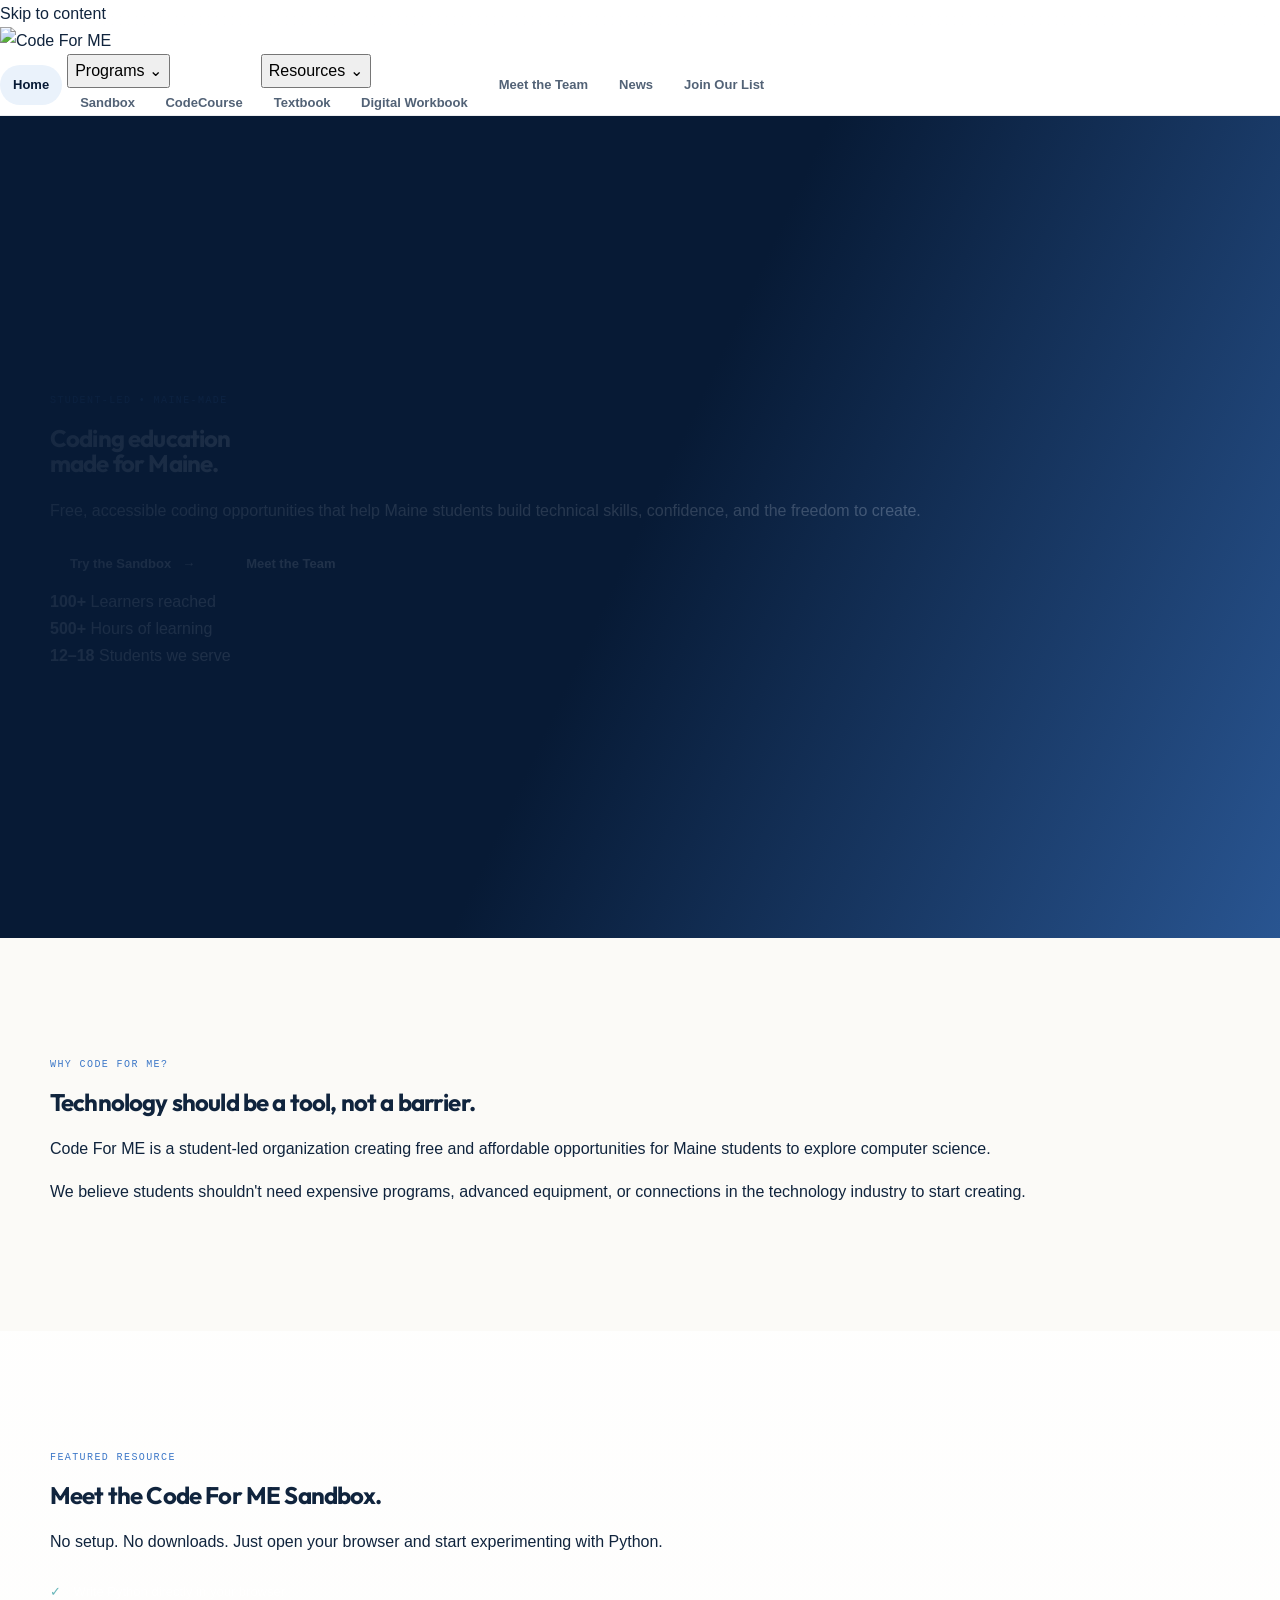
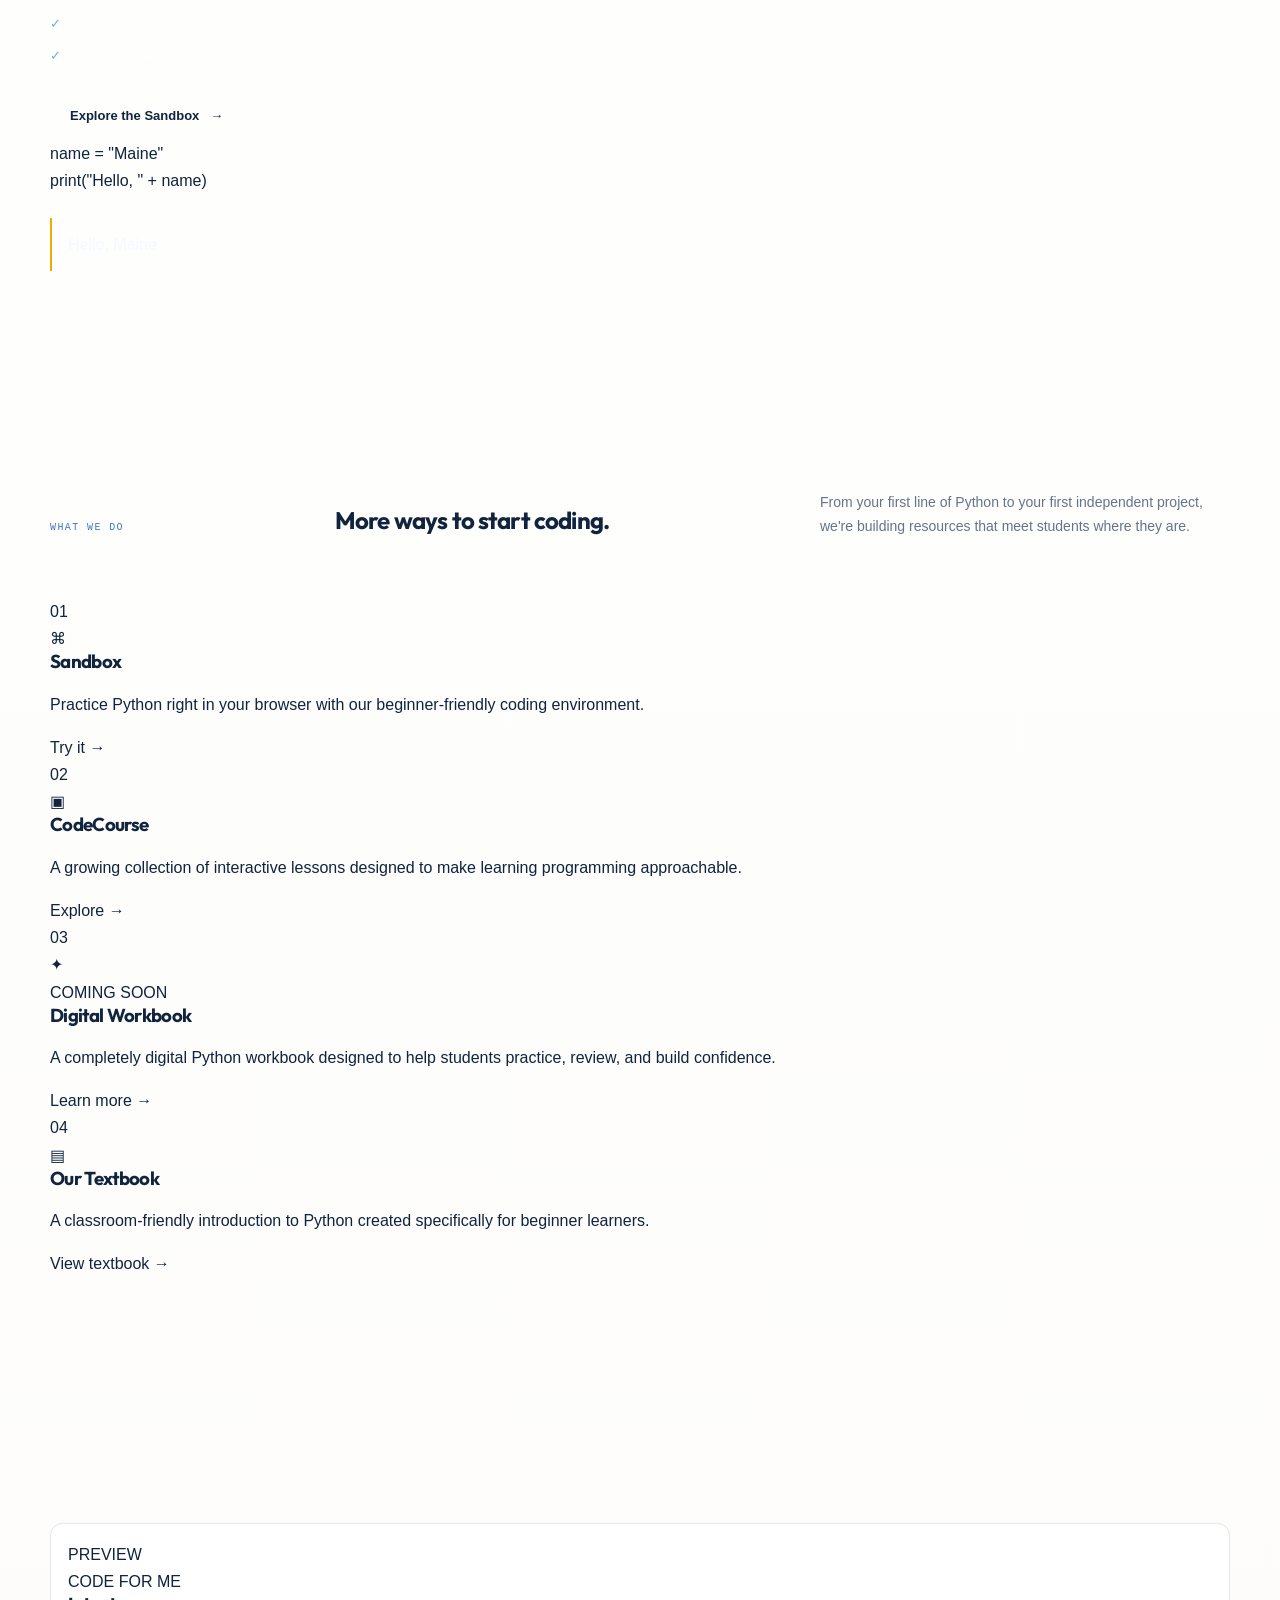
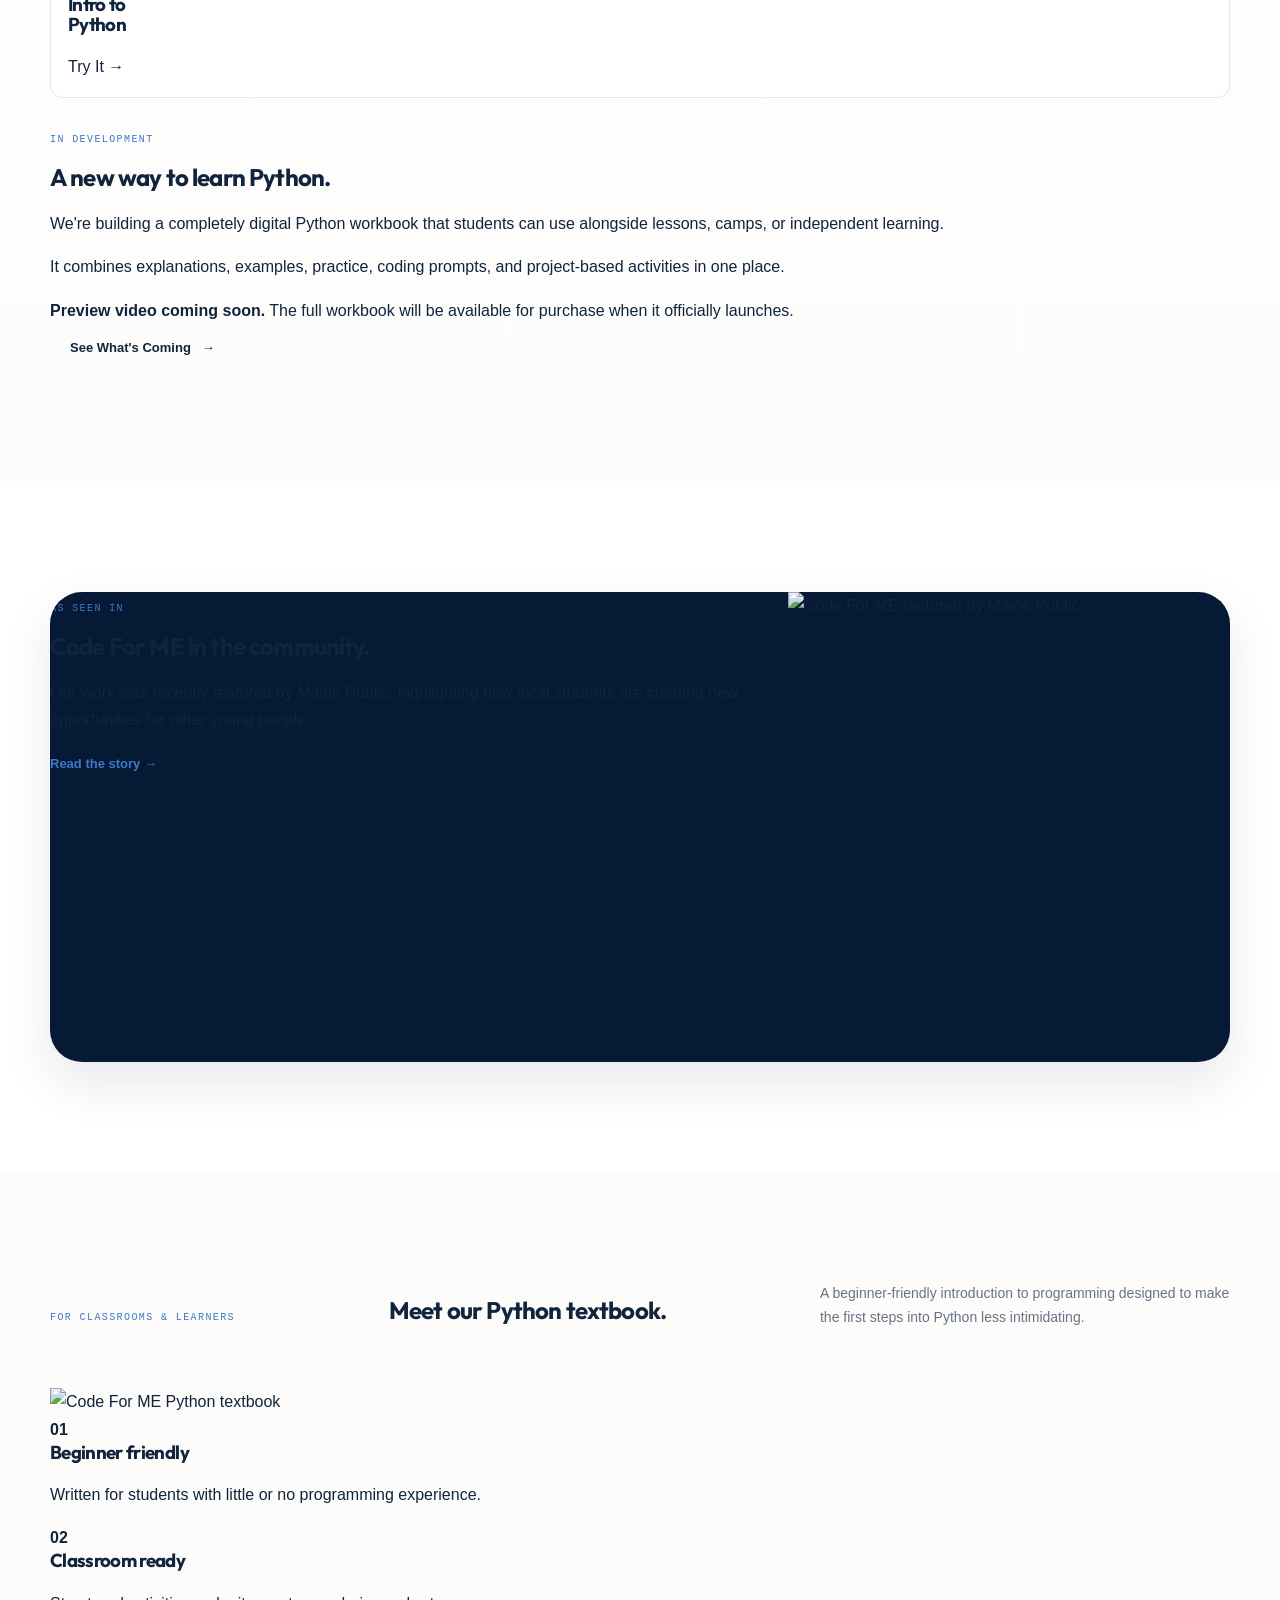
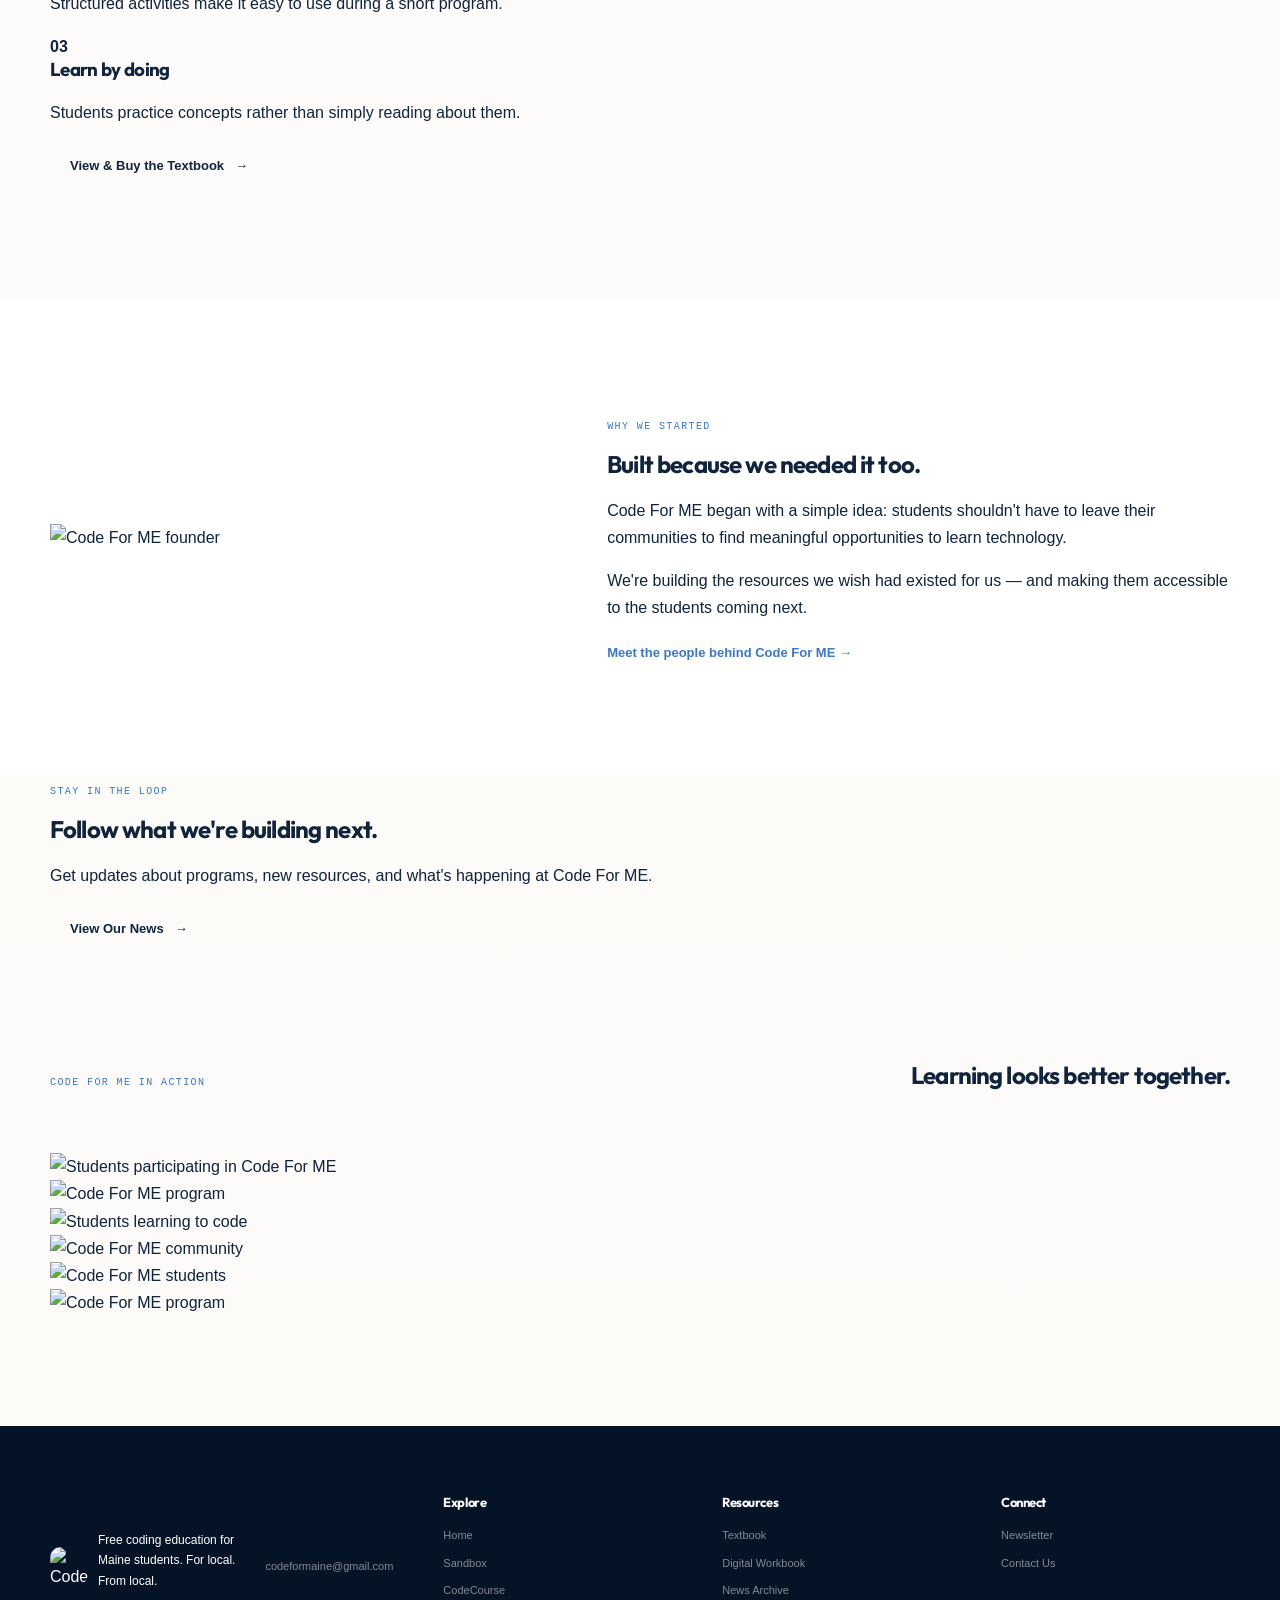
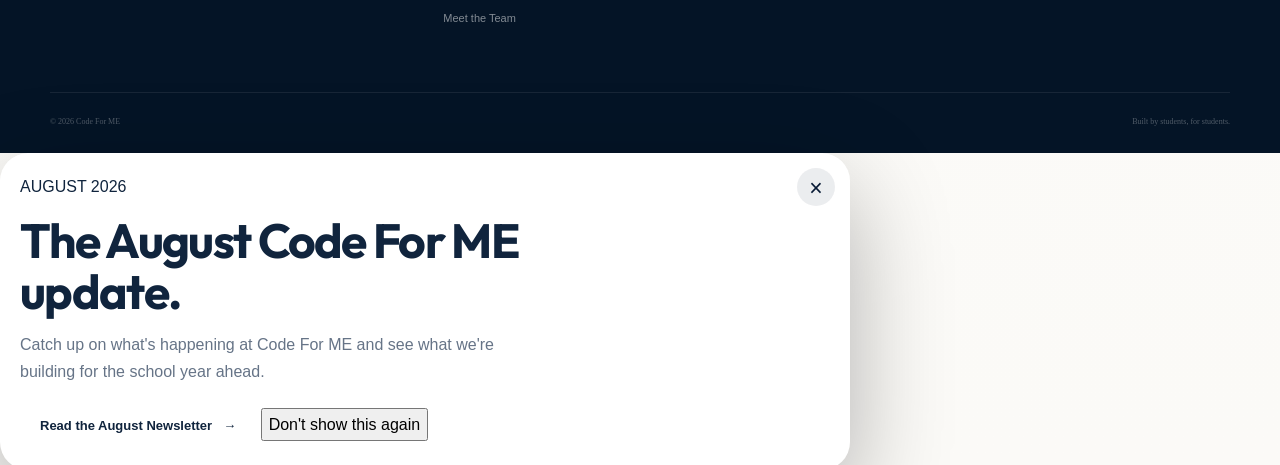
==== commit 75191271: "Update index.html" ====
--- a/index.html
+++ b/index.html
@@ -1,1308 +1,714 @@
-<!doctype html>
+<!DOCTYPE html>
 <html lang="en">
 <head>
-  <meta charset="utf-8">
-  <meta name="viewport" content="width=device-width, initial-scale=1">
-
-  <title>Code For ME | Coding Made Local</title>
-
-  <meta
-    name="description"
-    content="Code For ME makes computer science accessible, practical, and fun for Maine students."
-  >
-
-  <link rel="icon" type="image/svg+xml" href="/assets/favicon.svg">
-  <link rel="icon" type="image/png" sizes="32x32" href="/assets/favicon-32.png">
-  <link rel="apple-touch-icon" sizes="180x180" href="/assets/apple-touch-icon.png">
+  <meta charset="UTF-8">
+  <meta name="viewport" content="width=device-width, initial-scale=1.0">
+
+  <title>Code For ME | Free Coding Education for Maine Students</title>
+  <meta name="description" content="Code For ME provides free, accessible coding education for Maine students through camps, hands-on resources, and community programs.">
+
+  <link rel="icon" type="image/png" href="assets/favicon.png">
 
   <link rel="preconnect" href="https://fonts.googleapis.com">
   <link rel="preconnect" href="https://fonts.gstatic.com" crossorigin>
 
-  <link
-    href="https://fonts.googleapis.com/css2?family=DM+Mono:wght@400;500&family=Manrope:wght@400;500;600;700;800&family=Outfit:wght@500;600;700;800&display=swap"
-    rel="stylesheet"
-  >
+  <link href="https://fonts.googleapis.com/css2?family=Outfit:wght@500;600;700;800&family=Plus+Jakarta+Sans:wght@400;500;600;700&display=swap" rel="stylesheet">
 
   <link rel="stylesheet" href="styles.css">
 </head>
 
 <body>
 
-<!-- =========================================
-     NAVIGATION
-========================================= -->
+<a class="skip-link" href="#main">Skip to content</a>
 
 <header class="site-header">
-
-  <div class="container nav">
+  <div class="nav-container">
 
     <a href="index.html" class="brand">
-
-      <img
-        src="assets/logo.png"
-        alt="Code For ME"
-        class="brand-logo"
-      >
-
-      <div class="brand-text">
-        <strong>Code For ME</strong>
-        <span>Learn. Build. Share.</span>
-      </div>
-
+      <img src="assets/logo.png" alt="Code For ME">
     </a>
 
-    <button
-      class="menu-toggle"
-      aria-label="Open navigation"
-      aria-expanded="false"
-    >
+    <button class="menu-toggle" aria-label="Open navigation" aria-expanded="false">
       <span></span>
       <span></span>
       <span></span>
     </button>
 
     <nav class="main-nav">
-
       <a href="index.html" class="active">Home</a>
 
-      <a href="meet-the-team.html">
-        Our Team
-      </a>
-
-      <a href="photo-gallery.html">
-        News
-      </a>
-
-      <a href="learn.html">
-        CodeCourse
-      </a>
-
-      <a href="#resources">
-        Resources
-      </a>
-
+      <div class="nav-dropdown">
+        <button class="nav-dropdown-button">
+          Programs
+          <span>⌄</span>
+        </button>
+
+        <div class="dropdown-menu">
+          <a href="sandbox.html">Sandbox</a>
+          <a href="codecourse.html">CodeCourse</a>
+        </div>
+      </div>
+
+      <div class="nav-dropdown">
+        <button class="nav-dropdown-button">
+          Resources
+          <span>⌄</span>
+        </button>
+
+        <div class="dropdown-menu">
+          <a href="textbook.html">Textbook</a>
+          <a href="workbook.html">Digital Workbook</a>
+        </div>
+      </div>
+
+      <a href="meet-the-team.html">Meet the Team</a>
+      <a href="news.html">News</a>
+
+      <a href="#newsletter" class="nav-cta">Join Our List</a>
     </nav>
 
-    <a
-      href="https://forms.gle/ZRRLeQ5z7N4fdeMA8"
-      target="_blank"
-      rel="noreferrer"
-      class="nav-button"
-    >
-      Join Our List
-    </a>
-
   </div>
-
 </header>
 
 
-<main>
-
-
-<!-- =========================================
-     HERO
-========================================= -->
-
-<section class="hero">
-
-  <div class="hero-background"></div>
-
-  <div class="hero-grid"></div>
-
-  <div class="container hero-inner">
-
-    <div class="hero-copy">
-
-      <div class="eyebrow eyebrow-light">
-        <span class="eyebrow-dot"></span>
-        STUDENT-LED · MAINE-BASED
+<main id="main">
+
+  <!-- HERO -->
+
+  <section class="hero">
+
+    <div class="hero-background"></div>
+
+    <div class="hero-content container">
+
+      <div class="eyebrow light">
+        STUDENT-LED • MAINE-MADE
       </div>
 
       <h1>
-        Coding should feel
-        <span>possible.</span>
+        Coding education<br>
+        <span>made for Maine.</span>
       </h1>
 
-      <p class="hero-description">
-        Code For ME makes computer science welcoming, practical,
-        and fun for Maine students — one project, one problem,
-        and one line of code at a time.
+      <p>
+        Free, accessible coding opportunities that help Maine students
+        build technical skills, confidence, and the freedom to create.
       </p>
 
       <div class="hero-buttons">
-
-        <a
-          href="#sandbox"
-          class="button button-yellow"
-        >
-          Try the Python Sandbox
+        <a href="sandbox.html" class="button button-primary">
+          Try the Sandbox
           <span>→</span>
         </a>
 
-        <a
-          href="#workbook"
-          class="button button-outline-light"
-        >
-          Explore what we're building
+        <a href="meet-the-team.html" class="button button-light">
+          Meet the Team
         </a>
-
-      </div>
-
-      <div class="hero-proof">
+      </div>
+
+      <div class="hero-stats">
 
         <div>
           <strong>100+</strong>
           <span>Learners reached</span>
         </div>
 
-        <div class="proof-divider"></div>
-
         <div>
           <strong>500+</strong>
           <span>Hours of learning</span>
         </div>
 
-        <div class="proof-divider"></div>
-
         <div>
-          <strong>Maine</strong>
-          <span>Built locally</span>
-        </div>
-
-      </div>
-
-    </div>
-
-
-    <div class="hero-code-window">
-
-      <div class="window-bar">
-
-        <div class="window-dots">
-          <span></span>
-          <span></span>
-          <span></span>
-        </div>
-
-        <span class="window-title">
-          hello.py
-        </span>
-
-      </div>
-
-      <div class="code-content">
+          <strong>12–18</strong>
+          <span>Students we serve</span>
+        </div>
+
+      </div>
+
+    </div>
+  </section>
+
+
+  <!-- INTRO -->
+
+  <section class="section intro-section">
+
+    <div class="container two-column">
+
+      <div>
+        <div class="eyebrow">WHY CODE FOR ME?</div>
+
+        <h2>
+          Technology should be a tool,
+          <span>not a barrier.</span>
+        </h2>
+      </div>
+
+      <div class="large-text">
+        <p>
+          Code For ME is a student-led organization creating free and
+          affordable opportunities for Maine students to explore
+          computer science.
+        </p>
+
+        <p>
+          We believe students shouldn't need expensive programs,
+          advanced equipment, or connections in the technology industry
+          to start creating.
+        </p>
+      </div>
+
+    </div>
+
+  </section>
+
+
+  <!-- SANDBOX FEATURE -->
+
+  <section class="section sandbox-feature">
+
+    <div class="container">
+
+      <div class="feature-panel">
+
+        <div class="feature-content">
+
+          <div class="eyebrow">FEATURED RESOURCE</div>
+
+          <h2>
+            Meet the
+            <span>Code For ME Sandbox.</span>
+          </h2>
+
+          <p>
+            No setup. No downloads. Just open your browser and start
+            experimenting with Python.
+          </p>
+
+          <div class="feature-list">
+
+            <div>
+              <span class="check">✓</span>
+              Write Python directly in your browser
+            </div>
+
+            <div>
+              <span class="check">✓</span>
+              Experiment without installing anything
+            </div>
+
+            <div>
+              <span class="check">✓</span>
+              Built for students learning by doing
+            </div>
+
+          </div>
+
+          <a href="sandbox.html" class="button button-dark">
+            Explore the Sandbox
+            <span>→</span>
+          </a>
+
+        </div>
+
+        <div class="sandbox-visual">
+
+          <div class="code-window">
+
+            <div class="window-top">
+              <span></span>
+              <span></span>
+              <span></span>
+            </div>
+
+            <div class="code-line">
+              <span class="purple">name</span> =
+              <span class="orange">"Maine"</span>
+            </div>
+
+            <div class="code-line">
+              <span class="purple">print</span>(<span class="orange">"Hello, "</span> + name)
+            </div>
+
+            <div class="code-output">
+              Hello, Maine
+            </div>
+
+          </div>
+
+        </div>
+
+      </div>
+
+    </div>
+
+  </section>
+
+
+  <!-- WHAT WE DO -->
+
+  <section class="section">
+
+    <div class="container">
+
+      <div class="section-heading centered">
+        <div class="eyebrow">WHAT WE DO</div>
+
+        <h2>
+          More ways to
+          <span>start coding.</span>
+        </h2>
+
+        <p>
+          From your first line of Python to your first independent project,
+          we're building resources that meet students where they are.
+        </p>
+      </div>
+
+
+      <div class="resource-grid">
+
+        <a href="sandbox.html" class="resource-card featured-card">
+
+          <div class="card-number">01</div>
+
+          <div class="resource-icon">⌘</div>
+
+          <h3>Sandbox</h3>
+
+          <p>
+            Practice Python right in your browser with our
+            beginner-friendly coding environment.
+          </p>
+
+          <span class="card-link">Try it →</span>
+
+        </a>
+
+
+        <a href="codecourse.html" class="resource-card">
+
+          <div class="card-number">02</div>
+
+          <div class="resource-icon">▣</div>
+
+          <h3>CodeCourse</h3>
+
+          <p>
+            A growing collection of interactive lessons designed
+            to make learning programming approachable.
+          </p>
+
+          <span class="card-link">Explore →</span>
+
+        </a>
+
+
+        <a href="workbook.html" class="resource-card">
+
+          <div class="card-number">03</div>
+
+          <div class="resource-icon">✦</div>
+
+          <div class="coming-badge">COMING SOON</div>
+
+          <h3>Digital Workbook</h3>
+
+          <p>
+            A completely digital Python workbook designed to help
+            students practice, review, and build confidence.
+          </p>
+
+          <span class="card-link">Learn more →</span>
+
+        </a>
+
+
+        <a href="textbook.html" class="resource-card">
+
+          <div class="card-number">04</div>
+
+          <div class="resource-icon">▤</div>
+
+          <h3>Our Textbook</h3>
+
+          <p>
+            A classroom-friendly introduction to Python created
+            specifically for beginner learners.
+          </p>
+
+          <span class="card-link">View textbook →</span>
+
+        </a>
+
+      </div>
+
+    </div>
+
+  </section>
+
+
+  <!-- WORKBOOK -->
+
+  <section class="section workbook-section">
+
+    <div class="container">
+
+      <div class="workbook-panel">
+
+        <div class="workbook-preview">
+
+          <div class="preview-label">
+            PREVIEW
+          </div>
+
+          <div class="fake-workbook">
+
+            <div class="fake-workbook-top">
+              CODE FOR ME
+            </div>
+
+            <h3>
+              Intro to<br>
+              Python
+            </h3>
+
+            <div class="fake-lines">
+              <span></span>
+              <span></span>
+              <span></span>
+            </div>
+
+            <div class="fake-box">
+              Try It →
+            </div>
+
+          </div>
+
+        </div>
+
+
+        <div class="workbook-content">
+
+          <div class="eyebrow">IN DEVELOPMENT</div>
+
+          <h2>
+            A new way to
+            <span>learn Python.</span>
+          </h2>
+
+          <p>
+            We're building a completely digital Python workbook
+            that students can use alongside lessons, camps, or
+            independent learning.
+          </p>
+
+          <p>
+            It combines explanations, examples, practice,
+            coding prompts, and project-based activities in one place.
+          </p>
+
+          <div class="coming-soon-box">
+            <strong>Preview video coming soon.</strong>
+            <span>
+              The full workbook will be available for purchase
+              when it officially launches.
+            </span>
+          </div>
+
+          <a href="workbook.html" class="button button-dark">
+            See What's Coming
+            <span>→</span>
+          </a>
+
+        </div>
+
+      </div>
+
+    </div>
+
+  </section>
+
+
+  <!-- MAINE PUBLIC -->
+
+  <section class="section press-section">
+
+    <div class="container">
+
+      <div class="press-card">
+
+        <div class="press-text">
+
+          <div class="eyebrow">AS SEEN IN</div>
+
+          <h2>
+            Code For ME
+            <span>in the community.</span>
+          </h2>
+
+          <p>
+            Our work was recently featured by Maine Public,
+            highlighting how local students are creating new
+            opportunities for other young people.
+          </p>
+
+          <a
+            href="https://www.mainepublic.org/education-news/2026-08-20/after-finding-few-resources-in-her-community-a-bath-16-year-old-started-her-own-coding-camp"
+            target="_blank"
+            rel="noopener"
+            class="text-link"
+          >
+            Read the story →
+          </a>
+
+        </div>
+
+        <div class="press-image">
+          <img src="assets/news/maine-public.jpg" alt="Code For ME featured by Maine Public">
+        </div>
+
+      </div>
+
+    </div>
+
+  </section>
+
+
+  <!-- TEXTBOOK -->
+
+  <section class="section textbook-home">
+
+    <div class="container">
+
+      <div class="section-heading">
+
+        <div class="eyebrow">FOR CLASSROOMS & LEARNERS</div>
+
+        <h2>
+          Meet our
+          <span>Python textbook.</span>
+        </h2>
+
+        <p>
+          A beginner-friendly introduction to programming designed
+          to make the first steps into Python less intimidating.
+        </p>
+
+      </div>
+
+
+      <div class="textbook-home-grid">
+
+        <div class="textbook-image">
+          <img src="assets/textbook/cover.png" alt="Code For ME Python textbook">
+        </div>
+
+        <div class="textbook-info">
+
+          <div class="mini-feature">
+            <strong>01</strong>
+            <div>
+              <h3>Beginner friendly</h3>
+              <p>
+                Written for students with little or no programming experience.
+              </p>
+            </div>
+          </div>
+
+          <div class="mini-feature">
+            <strong>02</strong>
+            <div>
+              <h3>Classroom ready</h3>
+              <p>
+                Structured activities make it easy to use during a short program.
+              </p>
+            </div>
+          </div>
+
+          <div class="mini-feature">
+            <strong>03</strong>
+            <div>
+              <h3>Learn by doing</h3>
+              <p>
+                Students practice concepts rather than simply reading about them.
+              </p>
+            </div>
+          </div>
+
+          <a href="textbook.html" class="button button-dark">
+            View & Buy the Textbook
+            <span>→</span>
+          </a>
+
+        </div>
+
+      </div>
+
+    </div>
+
+  </section>
+
+
+  <!-- FOUNDER -->
+
+  <section class="section founder-section">
+
+    <div class="container founder-grid">
+
+      <div class="founder-image">
+        <img src="assets/founder.png" alt="Code For ME founder">
+      </div>
+
+      <div class="founder-content">
+
+        <div class="eyebrow">WHY WE STARTED</div>
+
+        <h2>
+          Built because
+          <span>we needed it too.</span>
+        </h2>
+
+        <p>
+          Code For ME began with a simple idea: students shouldn't
+          have to leave their communities to find meaningful
+          opportunities to learn technology.
+        </p>
+
+        <p>
+          We're building the resources we wish had existed for us —
+          and making them accessible to the students coming next.
+        </p>
+
+        <a href="meet-the-team.html" class="text-link">
+          Meet the people behind Code For ME →
+        </a>
+
+      </div>
+
+    </div>
+
+  </section>
+
+
+  <!-- NEWSLETTER -->
+
+  <section class="newsletter-section" id="newsletter">
+
+    <div class="container">
+
+      <div class="newsletter-card">
 
         <div>
-          <span class="code-purple">name</span>
-          <span class="code-white"> = </span>
-          <span class="code-green">"future coder"</span>
-        </div>
-
-        <div>
-          <span class="code-purple">print</span>
-          <span class="code-white">(</span>
-          <span class="code-green">"Hello, "</span>
-          <span class="code-white"> + name)</span>
-        </div>
-
-        <br>
-
-        <div class="code-comment">
-          # your first program starts here
-        </div>
-
-        <div class="code-output">
-          Hello, future coder
-        </div>
-
-      </div>
-
-    </div>
-
-  </div>
-
-  <div class="hero-bottom">
-
-    <div class="container hero-scroll">
-      <span>Scroll to explore</span>
-      <span class="scroll-line"></span>
-    </div>
-
-  </div>
-
-</section>
-
-
-<!-- =========================================
-     INTRO
-========================================= -->
-
-<section class="section intro-section">
-
-  <div class="container intro-grid">
-
-    <div>
-
-      <div class="eyebrow">
-        <span class="eyebrow-dot"></span>
-        WHY CODE FOR ME
-      </div>
-
-      <h2 class="display-title">
-        Computer science
-        belongs <em>everywhere.</em>
-      </h2>
-
-    </div>
-
-    <div class="intro-text">
+          <div class="eyebrow">STAY IN THE LOOP</div>
+
+          <h2>
+            Follow what we're
+            <span>building next.</span>
+          </h2>
+
+          <p>
+            Get updates about programs, new resources, and what's
+            happening at Code For ME.
+          </p>
+        </div>
+
+        <a href="news.html" class="button button-light">
+          View Our News
+          <span>→</span>
+        </a>
+
+      </div>
+
+    </div>
+
+  </section>
+
+
+  <!-- GALLERY -->
+
+  <section class="section gallery-section">
+
+    <div class="container">
+
+      <div class="section-heading centered">
+
+        <div class="eyebrow">CODE FOR ME IN ACTION</div>
+
+        <h2>
+          Learning looks
+          <span>better together.</span>
+        </h2>
+
+      </div>
+
+      <div class="gallery-grid">
+
+        <img src="assets/gallery/camp-1.jpg" alt="Students participating in Code For ME">
+        <img src="assets/gallery/camp-2.jpg" alt="Code For ME program">
+        <img src="assets/gallery/camp-3.jpg" alt="Students learning to code">
+        <img src="assets/gallery/camp-4.jpg" alt="Code For ME community">
+        <img src="assets/gallery/camp-5.jpg" alt="Code For ME students">
+        <img src="assets/gallery/camp-6.jpg" alt="Code For ME program">
+
+      </div>
+
+    </div>
+
+  </section>
+
+</main>
+
+
+<footer class="site-footer">
+
+  <div class="container footer-grid">
+
+    <div class="footer-brand">
+
+      <img src="assets/logo.png" alt="Code For ME">
 
       <p>
-        We started Code For ME because students shouldn't have to
-        travel far, spend hundreds of dollars, or already know how
-        to code to get started.
+        Free coding education for Maine students.
+        For local. From local.
       </p>
-
-      <p>
-        Our goal is simple: make coding approachable enough for a
-        beginner and exciting enough that they want to keep going.
-      </p>
-
-      <a href="meet-the-team.html" class="text-link">
-        Meet the people behind Code For ME →
-      </a>
-
-    </div>
-
-  </div>
-
-</section>
-
-
-<!-- =========================================
-     SANDBOX FEATURE
-========================================= -->
-
-<section class="sandbox-section" id="sandbox">
-
-  <div class="container">
-
-    <div class="sandbox-card">
-
-      <div class="sandbox-copy">
-
-        <div class="eyebrow eyebrow-light">
-          <span class="eyebrow-dot"></span>
-          CODE FOR ME PLAYGROUND
-        </div>
-
-        <h2>
-          Don't just
-          <span>learn code.</span>
-          Run it.
-        </h2>
-
-        <p>
-          Try real Python directly in your browser.
-          Experiment, make mistakes, change things, and
-          see what happens.
-        </p>
-
-        <a
-          href="https://hsteenstra.github.io/sandbox/"
-          target="_blank"
-          rel="noopener"
-          class="button button-yellow"
-        >
-          Open the Python Sandbox
-          <span>↗</span>
-        </a>
-
-        <p class="sandbox-note">
-          No downloads. No account. Just code.
-        </p>
-
-      </div>
-
-
-      <div class="sandbox-terminal">
-
-        <div class="terminal-header">
-
-          <div class="terminal-dots">
-            <span></span>
-            <span></span>
-            <span></span>
-          </div>
-
-          <span>python.py</span>
-
-        </div>
-
-        <div class="terminal-body">
-
-          <div>
-            <span class="terminal-number">01</span>
-            <span class="terminal-purple">name</span>
-            <span>=</span>
-            <span class="terminal-green">"Maine"</span>
-          </div>
-
-          <div>
-            <span class="terminal-number">02</span>
-            <span class="terminal-purple">print</span>
-            <span>(</span>
-            <span class="terminal-green">f"Hello, {name}!"</span>
-            <span>)</span>
-          </div>
-
-          <div>
-            <span class="terminal-number">03</span>
-          </div>
-
-          <div class="terminal-result">
-            <span>▶</span>
-            Hello, Maine!
-          </div>
-
-          <div class="terminal-cursor"></div>
-
-        </div>
-
-      </div>
-
-    </div>
-
-  </div>
-
-</section>
-
-
-<!-- =========================================
-     MAINE PUBLIC
-========================================= -->
-
-<section class="section press-section">
-
-  <div class="container">
-
-    <div class="press-label">
-
-      <span class="press-line"></span>
-
-      <span>
-        FEATURED IN MAINE PUBLIC
-      </span>
-
-      <span class="press-line"></span>
-
-    </div>
-
-
-    <div class="press-card">
-
-      <div class="press-content">
-
-        <span class="press-date">
-          EDUCATION · AUGUST 20, 2026
-        </span>
-
-        <h2>
-          After finding few resources
-          in her community,
-          <strong>a Bath 16-year-old
-          started her own coding camp.</strong>
-        </h2>
-
-        <p>
-          Maine Public featured Code For ME and its mission
-          to bring more computer science opportunities to
-          students in the local community.
-        </p>
-
-        <a
-          href="https://www.mainepublic.org/education-news/2026-08-20/after-finding-few-resources-in-her-community-a-bath-16-year-old-started-her-own-coding-camp"
-          target="_blank"
-          rel="noreferrer"
-          class="text-link"
-        >
-          Read the story ↗
-        </a>
-
-      </div>
-
-
-      <div class="press-paper">
-
-        <div class="paper-top">
-          <strong>MAINE PUBLIC</strong>
-          <span>EDUCATION</span>
-        </div>
-
-        <div class="paper-rule"></div>
-
-        <small>
-          LOCAL EDUCATION
-        </small>
-
-        <h3>
-          A Bath 16-year-old
-          started her own
-          coding camp
-        </h3>
-
-        <div class="paper-footer">
-          CODE FOR ME
-          <span>&lt;/&gt;</span>
-        </div>
-
-      </div>
-
-    </div>
-
-  </div>
-
-</section>
-
-
-<!-- =========================================
-     DIGITAL PRODUCTS
-========================================= -->
-
-<section class="section products-section" id="resources">
-
-  <div class="container">
-
-    <div class="section-heading">
-
-      <div>
-
-        <div class="eyebrow">
-          <span class="eyebrow-dot"></span>
-          LEARN WITH CODE FOR ME
-        </div>
-
-        <h2 class="display-title">
-          Built to help you
-          <em>keep learning.</em>
-        </h2>
-
-      </div>
-
-      <p>
-        We're building resources that let students learn,
-        practice, and create beyond camp.
-      </p>
-
-    </div>
-
-
-    <div class="product-grid">
-
-
-      <!-- SANDBOX -->
-
-      <article class="product-card product-card-dark">
-
-        <div class="product-top">
-
-          <span class="product-icon">
-            &gt;_
-          </span>
-
-          <span class="product-status">
-            LIVE
-          </span>
-
-        </div>
-
-        <div>
-
-          <div class="product-label">
-            PRACTICE
-          </div>
-
-          <h3>
-            Python Sandbox
-          </h3>
-
-          <p>
-            A simple place to write and run Python
-            right in your browser.
-          </p>
-
-        </div>
-
-        <a
-          href="https://hsteenstra.github.io/sandbox/"
-          target="_blank"
-          rel="noopener"
-          class="product-link product-link-light"
-        >
-          Open Sandbox →
-        </a>
-
-      </article>
-
-
-      <!-- WORKBOOK -->
-
-      <article
-        class="product-card product-card-workbook"
-        id="workbook"
-      >
-
-        <div class="product-top">
-
-          <span class="product-icon workbook-icon">
-            ✦
-          </span>
-
-          <span class="product-status status-coming">
-            COMING SOON
-          </span>
-
-        </div>
-
-        <div>
-
-          <div class="product-label">
-            DIGITAL WORKBOOK
-          </div>
-
-          <h3>
-            Intro to Python Workbook
-          </h3>
-
-          <p>
-            A guided digital workbook built to sit beside
-            students while they learn Python.
-          </p>
-
-        </div>
-
-        <div class="workbook-preview">
-
-          <span>FIRST STEPS</span>
-          <strong>Code, Program &amp; Syntax</strong>
-          <small>
-            Learn the language before you build with it.
-          </small>
-
-        </div>
-
-        <button
-          class="product-link product-link-button"
-          data-modal-open="workbook"
-        >
-          See what's coming →
-        </button>
-
-      </article>
-
-
-      <!-- TEXTBOOK -->
-
-      <article class="product-card product-card-textbook">
-
-        <div class="product-top">
-
-          <span class="product-icon">
-            BOOK
-          </span>
-
-          <span class="product-status">
-            AVAILABLE
-          </span>
-
-        </div>
-
-        <div>
-
-          <div class="product-label">
-            FOR TEACHERS
-          </div>
-
-          <h3>
-            CodeForME:
-            Coding Made Simple
-          </h3>
-
-          <p>
-            A ready-to-teach 5-day beginner Python
-            program for ages 12+.
-          </p>
-
-        </div>
-
-        <div class="product-price">
-          <strong>$10</strong>
-          <span>digital PDF</span>
-        </div>
-
-        <a
-          href="https://payhip.com/CodeForME"
-          target="_blank"
-          rel="noreferrer"
-          class="product-link"
-        >
-          View the textbook →
-        </a>
-
-      </article>
-
-    </div>
-
-  </div>
-
-</section>
-
-
-<!-- =========================================
-     CAMPS
-========================================= -->
-
-<section class="section camps-section">
-
-  <div class="container">
-
-    <div class="section-heading">
-
-      <div>
-
-        <div class="eyebrow">
-          <span class="eyebrow-dot"></span>
-          LEARNING IN PERSON
-        </div>
-
-        <h2 class="display-title">
-          From first line
-          to first project.
-        </h2>
-
-      </div>
-
-      <p>
-        Hands-on coding experiences designed for
-        students who are just getting started.
-      </p>
-
-    </div>
-
-
-    <div class="camp-grid">
-
-
-      <article class="camp-card">
-
-        <div class="camp-number">01</div>
-
-        <span class="camp-tag">WEB DEVELOPMENT</span>
-
-        <h3>
-          Intro to HTML
-        </h3>
-
-        <p>
-          Build and design your own website while
-          learning how the web works.
-        </p>
-
-        <div class="camp-meta">
-          <span>3 days</span>
-          <span>Grades 7–12</span>
-        </div>
-
-        <a href="#" class="camp-link">
-          Learn more →
-        </a>
-
-      </article>
-
-
-      <article class="camp-card camp-card-featured">
-
-        <div class="camp-number">02</div>
-
-        <span class="camp-tag">PYTHON</span>
-
-        <h3>
-          Intro to Python
-        </h3>
-
-        <p>
-          Learn programming fundamentals by building
-          real projects and solving problems.
-        </p>
-
-        <div class="camp-meta">
-          <span>5 days</span>
-          <span>Ages 12–18</span>
-        </div>
-
-        <a href="#" class="camp-link">
-          Learn more →
-        </a>
-
-      </article>
-
-
-      <article class="camp-card">
-
-        <div class="camp-number">03</div>
-
-        <span class="camp-tag">ADVANCED</span>
-
-        <h3>
-          Advanced Python
-        </h3>
-
-        <p>
-          Go beyond the basics with more complex
-          programming concepts and projects.
-        </p>
-
-        <div class="camp-meta">
-          <span>3 days</span>
-          <span>Prerequisite</span>
-        </div>
-
-        <a href="#" class="camp-link">
-          Learn more →
-        </a>
-
-      </article>
-
-    </div>
-
-  </div>
-
-</section>
-
-
-<!-- =========================================
-     CODECOURSE
-========================================= -->
-
-<section class="codecourse-section">
-
-  <div class="container codecourse-grid">
-
-    <div class="codecourse-visual">
-
-      <div class="app-window">
-
-        <div class="app-topbar">
-
-          <span>CodeCourse</span>
-
-          <div>
-            <span></span>
-            <span></span>
-            <span></span>
-          </div>
-
-        </div>
-
-        <div class="app-body">
-
-          <aside>
-
-            <strong>MY CLASS</strong>
-
-            <span class="app-active">
-              Dashboard
-            </span>
-
-            <span>
-              Lessons
-            </span>
-
-            <span>
-              Projects
-            </span>
-
-          </aside>
-
-          <div class="app-main">
-
-            <small>
-              PYTHON · LESSON 04
-            </small>
-
-            <h3>
-              Making Decisions
-            </h3>
-
-            <div class="app-progress">
-              <span></span>
-            </div>
-
-            <div class="app-code">
-              if score &gt; 10:<br>
-              &nbsp;&nbsp;&nbsp;&nbsp;print("You win!")
-            </div>
-
-          </div>
-
-        </div>
-
-      </div>
-
-    </div>
-
-
-    <div class="codecourse-copy">
-
-      <div class="eyebrow eyebrow-light">
-        <span class="eyebrow-dot"></span>
-        CODECOURSE
-      </div>
-
-      <h2>
-        A learning hub
-        built for the
-        <span>whole classroom.</span>
-      </h2>
-
-      <p>
-        CodeCourse brings lessons, projects, quizzes,
-        classrooms, and progress tracking into one place.
-      </p>
-
-      <div class="feature-list">
-
-        <div>
-          <span>✓</span>
-          Teacher classrooms
-        </div>
-
-        <div>
-          <span>✓</span>
-          Guided student lessons
-        </div>
-
-        <div>
-          <span>✓</span>
-          Projects and practice
-        </div>
-
-      </div>
-
-      <a href="learn.html" class="button button-yellow">
-        Explore CodeCourse →
-      </a>
-
-      <p class="coming-note">
-        Currently in development.
-      </p>
-
-    </div>
-
-  </div>
-
-</section>
-
-
-<!-- =========================================
-     TEXTBOOK FEATURE
-========================================= -->
-
-<section class="section textbook-section">
-
-  <div class="container textbook-feature">
-
-    <div class="textbook-copy">
-
-      <div class="eyebrow">
-        <span class="eyebrow-dot"></span>
-        FOR TEACHERS
-      </div>
-
-      <h2 class="display-title">
-        Bring Code For ME
-        into your classroom.
-      </h2>
-
-      <p>
-        <strong>
-          CodeForME: Coding Made Simple For Every Classroom
-        </strong>
-        is a ready-to-teach 5-day introduction to Python
-        designed for ages 12+.
-      </p>
-
-      <p>
-        Built for teachers who may be completely new to
-        programming, with structured lessons, visuals,
-        examples, and activities.
-      </p>
-
-      <div class="price-row">
-
-        <div>
-          <strong>$10</strong>
-          <span>Digital PDF</span>
-        </div>
-
-        <div>
-          <strong>$20</strong>
-          <span>Printed copy + shipping</span>
-        </div>
-
-      </div>
-
-      <a
-        href="https://payhip.com/CodeForME"
-        target="_blank"
-        rel="noreferrer"
-        class="button button-navy"
-      >
-        Buy the Textbook →
-      </a>
-
-    </div>
-
-
-    <div class="textbook-cover">
-
-      <div class="book-shadow"></div>
-
-      <img
-        src="assets/textbook.png"
-        alt="Code For ME textbook"
-      >
-
-    </div>
-
-  </div>
-
-</section>
-
-
-<!-- =========================================
-     FOUNDER
-========================================= -->
-
-<section class="section founder-section">
-
-  <div class="container founder-grid">
-
-    <div class="founder-photo">
-
-      <img
-        src="assets/portrait.png"
-        alt="Code For ME founder"
-      >
-
-      <div class="founder-caption">
-        <span>FOUNDED IN</span>
-        <strong>BATH, MAINE</strong>
-      </div>
-
-    </div>
-
-
-    <div class="founder-copy">
-
-      <div class="eyebrow">
-        <span class="eyebrow-dot"></span>
-        OUR STORY
-      </div>
-
-      <h2 class="display-title">
-        It started with
-        a missing opportunity.
-      </h2>
-
-      <p>
-        Code For ME was created after seeing how few
-        programming opportunities were available locally
-        for students who wanted to learn.
-      </p>
-
-      <p>
-        What started as an interest in computer science
-        became a mission to make those opportunities
-        easier to find and easier to afford.
-      </p>
-
-      <a href="meet-the-team.html" class="text-link">
-        Meet the team →
-      </a>
-
-    </div>
-
-  </div>
-
-</section>
-
-
-<!-- =========================================
-     TESTIMONIAL
-========================================= -->
-
-<section class="testimonial-section">
-
-  <div class="container testimonial-inner">
-
-    <div class="eyebrow eyebrow-light">
-      <span class="eyebrow-dot"></span>
-      STUDENT VOICES
-    </div>
-
-    <blockquote>
-      “Before this week I was only able to do Scratch.
-      I am excited to use Python in real world scenarios.”
-    </blockquote>
-
-    <span class="testimonial-author">
-      — Code For ME Student
-    </span>
-
-  </div>
-
-</section>
-
-
-<!-- =========================================
-     NEWS
-========================================= -->
-
-<section class="section news-preview">
-
-  <div class="container">
-
-    <div class="section-heading">
-
-      <div>
-
-        <div class="eyebrow">
-          <span class="eyebrow-dot"></span>
-          FROM CODE FOR ME
-        </div>
-
-        <h2 class="display-title">
-          What we've been
-          <em>up to.</em>
-        </h2>
-
-      </div>
-
-      <a href="photo-gallery.html" class="text-link">
-        View all news →
-      </a>
-
-    </div>
-
-
-    <div class="news-grid">
-
-      <a href="photo-gallery.html" class="news-card">
-
-        <span class="news-date">
-          AUGUST 2026
-        </span>
-
-        <h3>
-          Code For ME featured by Maine Public
-        </h3>
-
-        <p>
-          A look at the story behind our local coding camp.
-        </p>
-
-        <span class="news-arrow">↗</span>
-
-      </a>
-
-
-      <a href="photo-gallery.html" class="news-card">
-
-        <span class="news-date">
-          2026
-        </span>
-
-        <h3>
-          Our digital learning resources are growing
-        </h3>
-
-        <p>
-          New ways for students to learn beyond camp.
-        </p>
-
-        <span class="news-arrow">↗</span>
-
-      </a>
-
-
-      <a href="photo-gallery.html" class="news-card">
-
-        <span class="news-date">
-          RECENT
-        </span>
-
-        <h3>
-          Explore the Code For ME archives
-        </h3>
-
-        <p>
-          See projects, announcements, events, and more.
-        </p>
-
-        <span class="news-arrow">↗</span>
-
-      </a>
-
-    </div>
-
-  </div>
-
-</section>
-
-
-<!-- =========================================
-     FINAL CTA
-========================================= -->
-
-<section class="final-cta">
-
-  <div class="container">
-
-    <div class="final-cta-content">
-
-      <div class="eyebrow eyebrow-light">
-        <span class="eyebrow-dot"></span>
-        START HERE
-      </div>
-
-      <h2>
-        Your first line
-        of code is waiting.
-      </h2>
-
-      <p>
-        Explore the Sandbox, learn with CodeCourse,
-        or follow along as we build what comes next.
-      </p>
-
-      <div class="hero-buttons">
-
-        <a
-          href="https://hsteenstra.github.io/sandbox/"
-          target="_blank"
-          rel="noopener"
-          class="button button-yellow"
-        >
-          Try the Sandbox →
-        </a>
-
-        <a
-          href="https://forms.gle/ZRRLeQ5z7N4fdeMA8"
-          target="_blank"
-          rel="noreferrer"
-          class="button button-outline-light"
-        >
-          Join Our List
-        </a>
-
-      </div>
-
-    </div>
-
-  </div>
-
-</section>
-
-
-</main>
-
-
-<!-- =========================================
-     FOOTER
-========================================= -->
-
-<footer class="site-footer">
-
-  <div class="container footer-grid">
-
-    <div>
-
-      <a href="index.html" class="footer-brand">
-
-        <img
-          src="assets/logo.png"
-          alt=""
-        >
-
-        <strong>Code For ME</strong>
-
-      </a>
-
-      <p>
-        Free Python Coding Camp For Students.
-        For Local. From Local.
-      </p>
-
-      <span class="footer-location">
-        Bath, Maine
-      </span>
-
-    </div>
-
-
-    <div>
-
-      <h4>Explore</h4>
-
-      <a href="index.html">Home</a>
-      <a href="meet-the-team.html">Our Team</a>
-      <a href="photo-gallery.html">News Archive</a>
-      <a href="learn.html">CodeCourse</a>
-
-    </div>
-
-
-    <div>
-
-      <h4>Learn</h4>
-
-      <a
-        href="https://hsteenstra.github.io/sandbox/"
-        target="_blank"
-      >
-        Python Sandbox
-      </a>
-
-      <a href="#workbook">
-        Digital Workbook
-      </a>
-
-      <a
-        href="https://payhip.com/CodeForME"
-        target="_blank"
-      >
-        Teacher Textbook
-      </a>
-
-    </div>
-
-
-    <div>
-
-      <h4>Connect</h4>
 
       <a href="mailto:codeformaine@gmail.com">
         codeformaine@gmail.com
       </a>
 
-      <a
-        href="https://forms.gle/ZRRLeQ5z7N4fdeMA8"
-        target="_blank"
-      >
-        Join our mailing list
-      </a>
+    </div>
+
+
+    <div class="footer-column">
+
+      <h4>Explore</h4>
+
+      <a href="index.html">Home</a>
+      <a href="sandbox.html">Sandbox</a>
+      <a href="codecourse.html">CodeCourse</a>
+      <a href="meet-the-team.html">Meet the Team</a>
+
+    </div>
+
+
+    <div class="footer-column">
+
+      <h4>Resources</h4>
+
+      <a href="textbook.html">Textbook</a>
+      <a href="workbook.html">Digital Workbook</a>
+      <a href="news.html">News Archive</a>
+
+    </div>
+
+
+    <div class="footer-column">
+
+      <h4>Connect</h4>
+
+      <a href="#newsletter">Newsletter</a>
+      <a href="mailto:codeformaine@gmail.com">Contact Us</a>
 
     </div>
 
@@ -1311,152 +717,47 @@
 
   <div class="container footer-bottom">
 
-    <span>
-      © 2026 Code For ME
-    </span>
-
-    <span>
-      Built in Maine.
-    </span>
+    <span>© 2026 Code For ME</span>
+
+    <span>Built by students, for students.</span>
 
   </div>
 
 </footer>
 
 
-<!-- =========================================
-     AUGUST NEWSLETTER POPUP
-========================================= -->
-
-<div
-  class="modal-overlay"
-  id="newsletterModal"
-  aria-hidden="true"
->
-
-  <div class="newsletter-modal">
-
-    <button
-      class="modal-close"
-      data-modal-close
-      aria-label="Close"
-    >
+<!-- AUGUST NEWSLETTER POPUP -->
+
+<div class="modal-overlay newsletter-modal" id="newsletterModal">
+
+  <div class="modal-card newsletter-popup">
+
+    <button class="modal-close" data-close-modal aria-label="Close">
       ×
     </button>
 
-    <div class="newsletter-modal-accent"></div>
-
-    <div class="newsletter-modal-content">
-
-      <span class="modal-label">
-        CODE FOR ME · AUGUST 2026
-      </span>
-
-      <h2>
-        What's new
-        at Code For ME?
-      </h2>
-
-      <p>
-        Camps, new learning resources, the digital workbook,
-        and what's coming next.
-      </p>
-
-      <a
-        href="photo-gallery.html"
-        class="button button-navy"
-      >
-        Read the August Newsletter →
-      </a>
-
-    </div>
-
-    <div class="newsletter-modal-mark">
-      CFM
-    </div>
-
-  </div>
-
-</div>
-
-
-<!-- =========================================
-     WORKBOOK POPUP
-========================================= -->
-
-<div
-  class="modal-overlay"
-  id="workbookModal"
-  aria-hidden="true"
->
-
-  <div class="workbook-modal">
-
-    <button
-      class="modal-close"
-      data-modal-close
-      aria-label="Close"
-    >
-      ×
+    <div class="popup-tag">
+      AUGUST 2026
+    </div>
+
+    <h2>
+      The August
+      <span>Code For ME update.</span>
+    </h2>
+
+    <p>
+      Catch up on what's happening at Code For ME and see what
+      we're building for the school year ahead.
+    </p>
+
+    <a href="news.html#august-2026" class="button button-dark">
+      Read the August Newsletter
+      <span>→</span>
+    </a>
+
+    <button class="popup-dismiss" id="dismissNewsletter">
+      Don't show this again
     </button>
-
-    <div class="workbook-modal-preview">
-
-      <span>
-        CODE FOR ME
-      </span>
-
-      <strong>
-        INTRO TO<br>
-        PYTHON
-      </strong>
-
-      <small>
-        DIGITAL WORKBOOK
-      </small>
-
-    </div>
-
-    <div class="workbook-modal-copy">
-
-      <span class="modal-label">
-        CURRENTLY IN DEVELOPMENT
-      </span>
-
-      <h2>
-        A workbook
-        made for learning.
-      </h2>
-
-      <p>
-        We're building a completely digital Intro to Python
-        workbook designed to work alongside students as
-        they learn.
-      </p>
-
-      <p>
-        It will include explanations, practice questions,
-        coding activities, review sections, project planning,
-        and more.
-      </p>
-
-      <div class="video-placeholder">
-
-        <span class="play-circle">▶</span>
-
-        <span>
-          Workbook Preview Video<br>
-          <small>Coming soon</small>
-        </span>
-
-      </div>
-
-      <div class="coming-product">
-        <strong>Paid digital resource</strong>
-        <span>More information coming soon.</span>
-      </div>
-
-    </div>
 
   </div>
 
--- a/styles.css
+++ b/styles.css
@@ -1,1194 +1,3716 @@
+/* =========================================================
+   CODE FOR ME
+   COMPLETE SITE DESIGN SYSTEM
+========================================================= */
+
 :root {
-  --navy: #0b1f4b;
-  --navy-deep: #081736;
-  --blue: #1b5fd6;
-  --blue-soft: #3f7bf6;
-  --teal: #23c9b8;
-  --gold: #f7b500;
-  --mist: #e9f1ff;
-  --mist-2: #f3f7ff;
-  --ink: #0c1c3c;
-  --ink-soft: rgba(12, 28, 60, 0.72);
+
+  --navy: #071a35;
+  --navy-2: #0c2748;
+  --blue: #3d78c8;
+  --blue-light: #eaf2fb;
+
+  --teal: #68b6ba;
+  --teal-light: #e9f7f7;
+
+  --yellow: #efab03;
+  --yellow-light: #fff5d7;
+
+  --red: #d47571;
+
+  --cream: #fbfaf7;
   --white: #ffffff;
-  --shadow: 0 24px 60px rgba(8, 23, 54, 0.22);
-  --radius-lg: 30px;
-  --radius-md: 18px;
+
+  --ink: #10243d;
+  --muted: #667487;
+  --line: #dfe6ed;
+
+  --shadow-sm:
+    0 8px 24px rgba(7, 26, 53, .07);
+
+  --shadow:
+    0 20px 50px rgba(7, 26, 53, .10);
+
+  --shadow-lg:
+    0 30px 80px rgba(7, 26, 53, .17);
+
   --radius-sm: 12px;
-}
-
-* { box-sizing: border-box; }
+  --radius: 20px;
+  --radius-lg: 32px;
+
+  --max: 1180px;
+}
+
+
+/* =========================================================
+   RESET
+========================================================= */
+
+* {
+  box-sizing: border-box;
+}
+
+html {
+  scroll-behavior: smooth;
+}
 
 body {
   margin: 0;
-  font-family: "Plus Jakarta Sans", "Segoe UI", sans-serif;
+
+  font-family:
+    "Manrope",
+    Arial,
+    sans-serif;
+
   color: var(--ink);
-  background:
-    radial-gradient(circle at 15% 0%, rgba(63, 123, 246, 0.2), transparent 40%),
-    radial-gradient(circle at 90% 10%, rgba(247, 181, 0, 0.18), transparent 45%),
-    linear-gradient(180deg, #e6efff 0%, #f3f7ff 55%, #e9f1ff 100%);
+
+  background:
+    linear-gradient(
+      180deg,
+      #ffffff 0%,
+      #fbfaf7 100%
+    );
+
   line-height: 1.7;
 }
 
-img { max-width: 100%; display: block; }
-
-a { color: inherit; text-decoration: none; }
-
-.container { width: min(1160px, 92vw); margin: 0 auto; }
-
-header {
+body.modal-open {
+  overflow: hidden;
+}
+
+img {
+  display: block;
+  max-width: 100%;
+}
+
+a {
+  color: inherit;
+  text-decoration: none;
+}
+
+button {
+  font: inherit;
+}
+
+.container {
+  width: min(
+    calc(100% - 48px),
+    var(--max)
+  );
+
+  margin-inline: auto;
+}
+
+
+/* =========================================================
+   TYPOGRAPHY
+========================================================= */
+
+h1,
+h2,
+h3,
+h4 {
+  margin-top: 0;
+
+  font-family:
+    "Outfit",
+    sans-serif;
+
+  letter-spacing: -.035em;
+
+  line-height: 1.05;
+}
+
+p {
+  margin-top: 0;
+}
+
+.display-title {
+
+  max-width: 720px;
+
+  margin-bottom: 20px;
+
+  font-size:
+    clamp(2.5rem, 5vw, 4.3rem);
+
+  font-weight: 700;
+
+  color: var(--navy);
+}
+
+.display-title em {
+
+  color: var(--blue);
+
+  font-style: normal;
+}
+
+
+/* =========================================================
+   HEADER
+========================================================= */
+
+.site-header {
+
   position: sticky;
+
   top: 0;
-  z-index: 20;
-  backdrop-filter: blur(12px);
-  background: rgba(233, 241, 255, 0.85);
-  border-bottom: 1px solid rgba(12, 28, 60, 0.08);
-}
-
-.navbar {
+
+  z-index: 100;
+
+  background:
+    rgba(255,255,255,.91);
+
+  backdrop-filter:
+    blur(18px);
+
+  border-bottom:
+    1px solid rgba(7,26,53,.07);
+}
+
+.nav {
+
+  min-height: 78px;
+
   display: flex;
+
   align-items: center;
-  justify-content: space-between;
-  padding: 16px 0;
-  gap: 20px;
-}
-/* ARTICLE PAGE */
-
-.article-page img{
-width:100%;
-border-radius:12px;
-margin-bottom:30px;
-}
-
-.article-content{
-max-width:800px;
-margin:auto;
-font-size:18px;
-line-height:1.7;
-}
-
-.article-content h2{
-margin-top:40px;
-font-size:28px;
-}
-
-.article-category{
-color:#6c63ff;
-font-weight:600;
-margin-bottom:10px;
-}
-
-.article-subtitle{
-font-size:20px;
-color:#666;
-margin-bottom:30px;
-}
-
-/* FEATURED */
-
-.featured-grid{
-display:grid;
-grid-template-columns:1fr 1fr;
-gap:40px;
-align-items:center;
-}
-
-.featured-image img{
-width:100%;
-border-radius:12px;
-}
-
-.featured-label{
-color:#6c63ff;
-font-weight:600;
-}
-
-/* CONTRIBUTION */
-
-.contribution-box{
-text-align:center;
-max-width:700px;
-margin:auto;
-}
-
-.contribution-box p{
-margin-bottom:20px;
+
+  gap: 24px;
 }
 
 .brand {
+
   display: flex;
+
   align-items: center;
-  gap: 12px;
-  font-weight: 800;
-  font-size: 20px;
+
+  gap: 11px;
+
+  margin-right: auto;
+}
+
+.brand-logo {
+
+  width: 42px;
+  height: 42px;
+
+  border-radius: 13px;
+
+  object-fit: cover;
+}
+
+.brand-text {
+
+  display: flex;
+
+  flex-direction: column;
+
+  line-height: 1.1;
+}
+
+.brand-text strong {
+
+  font-family: "Outfit";
+
+  font-size: 18px;
+
   color: var(--navy);
-  font-family: "Outfit", "Segoe UI", sans-serif;
-}
-
-.logo-img {
-  width: 44px;
-  height: 44px;
-  border-radius: 14px;
-  object-fit: cover;
-  box-shadow: var(--shadow);
-}
-
-.nav-links {
+}
+
+.brand-text span {
+
+  margin-top: 3px;
+
+  font-family: "DM Mono";
+
+  font-size: 8px;
+
+  letter-spacing: .09em;
+
+  text-transform: uppercase;
+
+  color: var(--muted);
+}
+
+.main-nav {
+
   display: flex;
+
   align-items: center;
-  gap: 16px;
-  font-weight: 600;
-  color: var(--ink-soft);
-}
-
-.nav-links a {
-  padding: 8px 12px;
+
+  gap: 5px;
+}
+
+.main-nav a {
+
+  padding: 9px 13px;
+
   border-radius: 999px;
-  transition: all 0.2s ease;
-}
-
-.nav-links a:hover,
-.nav-links a.active {
-  background: rgba(29, 95, 211, 0.12);
+
+  color: #526276;
+
+  font-size: 13px;
+
+  font-weight: 700;
+
+  transition:
+    .2s ease;
+}
+
+.main-nav a:hover,
+.main-nav a.active {
+
   color: var(--navy);
-}
-
-.nav-cta {
+
+  background:
+    var(--blue-light);
+}
+
+.nav-button {
+
+  padding:
+    10px 17px;
+
+  border-radius:
+    999px;
+
+  background:
+    var(--navy);
+
+  color:
+    white;
+
+  font-size:
+    13px;
+
+  font-weight:
+    800;
+
+  transition:
+    transform .2s ease,
+    background .2s ease;
+}
+
+.nav-button:hover {
+
+  transform:
+    translateY(-2px);
+
+  background:
+    var(--blue);
+}
+
+.menu-toggle {
+
+  display: none;
+
+  border: 0;
+
+  background: none;
+
+  padding: 7px;
+
+  cursor: pointer;
+}
+
+.menu-toggle span {
+
+  display: block;
+
+  width: 23px;
+
+  height: 2px;
+
+  margin: 5px;
+
+  background: var(--navy);
+
+  border-radius: 20px;
+}
+
+
+/* =========================================================
+   EYEBROWS
+========================================================= */
+
+.eyebrow {
+
   display: inline-flex;
+
   align-items: center;
-  gap: 10px;
-  padding: 10px 18px;
-  border-radius: 999px;
-  background: var(--gold);
-  color: var(--navy);
-  font-weight: 800;
-  box-shadow: var(--shadow);
-}
-
-.hero-stage {
+
+  gap: 9px;
+
+  margin-bottom: 17px;
+
+  font-family:
+    "DM Mono",
+    monospace;
+
+  font-size: 10px;
+
+  font-weight: 500;
+
+  letter-spacing: .14em;
+
+  color:
+    var(--blue);
+}
+
+.eyebrow-light {
+
+  color:
+    rgba(255,255,255,.76);
+}
+
+.eyebrow-dot {
+
+  width: 7px;
+  height: 7px;
+
+  border-radius: 50%;
+
+  background:
+    var(--yellow);
+}
+
+
+/* =========================================================
+   BUTTONS
+========================================================= */
+
+.button {
+
+  display: inline-flex;
+
+  align-items: center;
+
+  justify-content: center;
+
+  gap: 11px;
+
+  min-height: 48px;
+
+  padding:
+    12px 20px;
+
+  border-radius:
+    12px;
+
+  font-size:
+    13px;
+
+  font-weight:
+    800;
+
+  transition:
+    transform .2s ease,
+    box-shadow .2s ease,
+    background .2s ease;
+}
+
+.button:hover {
+
+  transform:
+    translateY(-3px);
+}
+
+.button-yellow {
+
+  background:
+    var(--yellow);
+
+  color:
+    var(--navy);
+
+  box-shadow:
+    0 9px 24px
+    rgba(239,171,3,.25);
+}
+
+.button-navy {
+
+  background:
+    var(--navy);
+
+  color:
+    white;
+}
+
+.button-outline-light {
+
+  color:
+    white;
+
+  border:
+    1px solid
+    rgba(255,255,255,.32);
+
+  background:
+    rgba(255,255,255,.08);
+}
+
+
+/* =========================================================
+   HERO
+========================================================= */
+
+.hero {
+
   position: relative;
-  min-height: 74vh;
-  display: grid;
-  align-items: center;
-  padding: 84px 0 60px;
-  overflow: hidden;
-}
-
-.hero-stage::before {
-  content: "";
-  position: absolute;
-  inset: 0;
-  background:
-    linear-gradient(120deg, rgba(11, 31, 75, 0.86) 0%, rgba(27, 95, 214, 0.78) 45%, rgba(35, 201, 184, 0.55) 100%),
-    url("assets/gallery/unnamed-3.jpg") center/cover no-repeat;
-  z-index: 0;
-}
-
-.hero-stage::after {
-  content: "";
-  position: absolute;
-  inset: 0;
-  background: radial-gradient(circle at 20% 10%, rgba(247, 181, 0, 0.35), transparent 40%);
-  z-index: 0;
-}
-
-.hero-content {
-  position: relative;
-  z-index: 1;
-  color: #fff;
-  display: grid;
-  gap: 18px;
-}
-
-.hero-kicker {
-  display: inline-flex;
-  align-items: center;
-  gap: 10px;
-  padding: 8px 16px;
-  border-radius: 999px;
-  background: rgba(255, 255, 255, 0.18);
-  font-weight: 700;
-  letter-spacing: 0.02em;
-}
-
-.hero-title {
-  font-family: "Outfit", "Segoe UI", sans-serif;
-  font-size: clamp(2.9rem, 5vw, 4.6rem);
-  color: white !important; 
-  line-height: 1.02;
-  margin: 0;
-}
-
-.hero-subtitle {
-  font-size: 1.2rem;
-  color: rgba(255, 255, 255, 0.86);
-  max-width: 640px;
-}
-
-.hero-actions {
-  display: flex;
-  flex-wrap: wrap;
-  gap: 12px;
-}
-
-.button {
-  display: inline-flex;
-  align-items: center;
-  justify-content: center;
-  gap: 8px;
-  padding: 12px 22px;
-  border-radius: 999px;
-  font-weight: 700;
-  border: 2px solid transparent;
-  transition: transform 0.2s ease;
-}
-
-.button-primary { background: var(--gold); color: var(--navy); box-shadow: var(--shadow); }
-.button-secondary { background: rgba(255, 255, 255, 0.2); color: #fff; border-color: rgba(255, 255, 255, 0.3); }
-.button-ghost { background: rgba(27, 95, 214, 0.16); color: var(--navy); border-color: rgba(27, 95, 214, 0.3); }
-.button:hover { transform: translateY(-2px); }
-
-.scroll-cue {
-  display: grid;
-  place-items: center;
-  gap: 10px;
-  margin-top: 30px;
-  color: rgba(255, 255, 255, 0.8);
-  font-weight: 600;
-}
-
-.scroll-dot {
-  width: 36px;
-  height: 36px;
-  border-radius: 50%;
-  border: 2px solid rgba(255, 255, 255, 0.6);
-  position: relative;
-}
-
-.scroll-dot::after {
-  content: "";
-  width: 8px;
-  height: 8px;
-  border-radius: 50%;
-  background: var(--gold);
-  position: absolute;
-  left: 50%;
-  top: 6px;
-  transform: translateX(-50%);
-  animation: bounce 1.4s infinite;
-}
-
-@keyframes bounce {
-  0% { transform: translate(-50%, 0); opacity: 0.3; }
-  50% { transform: translate(-50%, 10px); opacity: 1; }
-  100% { transform: translate(-50%, 0); opacity: 0.3; }
-}
-
-.section { padding: 70px 0; }
-
-.section-title {
-  font-family: "Outfit", "Segoe UI", sans-serif;
-  font-size: clamp(2.1rem, 3.5vw, 3rem);
-  margin: 0 0 12px;
-  color: var(--navy);
-  text-transform: capitalize;
-}
-
-.section-subtitle { color: var(--ink-soft); margin: 0 0 24px; }
-
-.section-label {
-  text-transform: uppercase;
-  font-size: 0.78rem;
-  letter-spacing: 0.2em;
-  font-weight: 700;
-  color: rgba(12, 28, 60, 0.5);
-  margin-bottom: 10px;
-}
-/* SECTION HEADER */
-.section-header {
-  margin-bottom: 30px;
-}
-
-.section-title {
-  font-family: "Outfit", sans-serif;
-  font-size: 34px;
-  margin-bottom: 10px;
-  letter-spacing: -0.5px;
-}
-
-.section-subtitle {
-  color: #6b7280;
-  max-width: 600px;
-  font-size: 15px;
-}
-
-
-
-/* TOP COLOR STRIP */
-.wave {
-  height: 6px;
-  width: 33.33%;
-}
-
-.python { background: linear-gradient(90deg, #ff7a7a, #d47571); }
-.html { background: linear-gradient(90deg, #ffd166, #efad00); }
-.advanced { background: linear-gradient(90deg, #7ad1d6, #68b6ba); }
-
-/* CONTENT */
-.card-body {
-  padding: 18px;
-}
-
-/* TOP ROW */
-.top-row {
-  display: flex;
-  justify-content: space-between;
-  align-items: center;
+
+  min-height:
+    calc(100vh - 78px);
+
+  display:
+    flex;
+
+  align-items:
+    center;
+
+  overflow:
+    hidden;
+
+  background:
+    var(--navy);
+
+  color:
+    white;
+}
+
+.hero-background {
+
+  position:
+    absolute;
+
+  inset:
+    0;
+
+  background:
+
+    linear-gradient(
+      115deg,
+      rgba(7,26,53,.98),
+      rgba(7,26,53,.88) 50%,
+      rgba(61,120,200,.64)
+    ),
+
+    url("assets/gallery/unnamed-3.jpg")
+    center / cover;
+
+  opacity:
+    .98;
+}
+
+.hero-grid {
+
+  position:
+    absolute;
+
+  inset:
+    0;
+
+  opacity:
+    .12;
+
+  background-image:
+
+    linear-gradient(
+      rgba(255,255,255,.14) 1px,
+      transparent 1px
+    ),
+
+    linear-gradient(
+      90deg,
+      rgba(255,255,255,.14) 1px,
+      transparent 1px
+    );
+
+  background-size:
+    60px 60px;
+
+  mask-image:
+    linear-gradient(
+      90deg,
+      black,
+      transparent 80%
+    );
+}
+
+.hero-inner {
+
+  position:
+    relative;
+
+  z-index:
+    2;
+
+  display:
+    grid;
+
+  grid-template-columns:
+    1.05fr .95fr;
+
+  align-items:
+    center;
+
+  gap:
+    70px;
+
+  padding:
+    100px 0;
+}
+
+.hero-copy h1 {
+
+  max-width:
+    720px;
+
+  margin:
+    0 0 25px;
+
+  font-size:
+    clamp(3.7rem, 7vw, 6.7rem);
+
+  font-weight:
+    700;
+
+  letter-spacing:
+    -.055em;
+}
+
+.hero-copy h1 span {
+
+  color:
+    var(--yellow);
+}
+
+.hero-description {
+
+  max-width:
+    620px;
+
+  margin-bottom:
+    30px;
+
+  color:
+    rgba(255,255,255,.76);
+
+  font-size:
+    clamp(1rem, 1.7vw, 1.18rem);
+}
+
+.hero-buttons {
+
+  display:
+    flex;
+
+  flex-wrap:
+    wrap;
+
+  gap:
+    11px;
+}
+
+.hero-proof {
+
+  display:
+    flex;
+
+  align-items:
+    center;
+
+  gap:
+    18px;
+
+  margin-top:
+    48px;
+}
+
+.hero-proof div {
+
+  display:
+    flex;
+
+  flex-direction:
+    column;
+}
+
+.hero-proof strong {
+
+  font-family:
+    "Outfit";
+
+  font-size:
+    20px;
+}
+
+.hero-proof span {
+
+  color:
+    rgba(255,255,255,.55);
+
+  font-size:
+    9px;
+
+  text-transform:
+    uppercase;
+
+  letter-spacing:
+    .08em;
+}
+
+.proof-divider {
+
+  width:
+    1px;
+
+  height:
+    30px;
+
+  background:
+    rgba(255,255,255,.16);
+}
+
+
+/* =========================================================
+   CODE WINDOW
+========================================================= */
+
+.hero-code-window {
+
+  border:
+    1px solid
+    rgba(255,255,255,.13);
+
+  border-radius:
+    22px;
+
+  background:
+    rgba(4,16,32,.88);
+
+  overflow:
+    hidden;
+
+  box-shadow:
+    0 35px 80px
+    rgba(0,0,0,.28);
+
+  transform:
+    rotate(1.3deg);
+}
+
+.window-bar {
+
+  height:
+    48px;
+
+  display:
+    flex;
+
+  align-items:
+    center;
+
+  gap:
+    15px;
+
+  padding:
+    0 18px;
+
+  border-bottom:
+    1px solid
+    rgba(255,255,255,.08);
+
+  color:
+    rgba(255,255,255,.42);
+
+  font-family:
+    "DM Mono";
+
+  font-size:
+    10px;
+}
+
+.window-dots {
+
+  display:
+    flex;
+
+  gap:
+    5px;
+}
+
+.window-dots span {
+
+  width:
+    8px;
+
+  height:
+    8px;
+
+  border-radius:
+    50%;
+
+  background:
+    rgba(255,255,255,.25);
+}
+
+.code-content {
+
+  min-height:
+    300px;
+
+  padding:
+    35px;
+
+  font-family:
+    "DM Mono",
+    monospace;
+
+  font-size:
+    14px;
+
+  line-height:
+    2;
+}
+
+.code-purple {
+  color: #c5a8ff;
+}
+
+.code-green {
+  color: #9fe2ba;
+}
+
+.code-white {
+  color: #e9f2ff;
+}
+
+.code-comment {
+  color:
+    rgba(255,255,255,.35);
+}
+
+.code-output {
+
+  margin-top:
+    24px;
+
+  padding:
+    13px 16px;
+
+  border-left:
+    2px solid
+    var(--yellow);
+
+  background:
+    rgba(255,255,255,.045);
+
+  color:
+    #f4f8ff;
+}
+
+.hero-bottom {
+
+  position:
+    absolute;
+
+  z-index:
+    3;
+
+  bottom:
+    25px;
+
+  left:
+    0;
+
+  right:
+    0;
+}
+
+.hero-scroll {
+
+  display:
+    flex;
+
+  align-items:
+    center;
+
+  gap:
+    15px;
+
+  font-family:
+    "DM Mono";
+
+  font-size:
+    9px;
+
+  color:
+    rgba(255,255,255,.45);
+
+  text-transform:
+    uppercase;
+
+  letter-spacing:
+    .12em;
+}
+
+.scroll-line {
+
+  width:
+    50px;
+
+  height:
+    1px;
+
+  background:
+    rgba(255,255,255,.3);
+}
+
+
+/* =========================================================
+   SECTIONS
+========================================================= */
+
+.section {
+
+  padding:
+    110px 0;
+}
+
+.intro-section {
+
+  background:
+    var(--cream);
+}
+
+.intro-grid {
+
+  display:
+    grid;
+
+  grid-template-columns:
+    1fr 1fr;
+
+  gap:
+    100px;
+
+  align-items:
+    end;
+}
+
+.intro-text {
+
+  max-width:
+    570px;
+
+  color:
+    var(--muted);
+
+  font-size:
+    16px;
+}
+
+.intro-text p {
+
+  margin-bottom:
+    22px;
+}
+
+
+/* =========================================================
+   TEXT LINK
+========================================================= */
+
+.text-link {
+
+  display:
+    inline-flex;
+
+  align-items:
+    center;
+
+  color:
+    var(--blue);
+
+  font-weight:
+    800;
+
+  font-size:
+    13px;
+}
+
+.text-link:hover {
+  text-decoration:
+    underline;
+}
+
+
+/* =========================================================
+   SANDBOX
+========================================================= */
+
+.sandbox-section {
+
+  padding:
+    90px 0;
+
+  background:
+    var(--cream);
+}
+
+.sandbox-card {
+
+  display:
+    grid;
+
+  grid-template-columns:
+    1fr 1fr;
+
+  overflow:
+    hidden;
+
+  border-radius:
+    var(--radius-lg);
+
+  background:
+    var(--navy);
+
+  box-shadow:
+    var(--shadow-lg);
+}
+
+.sandbox-copy {
+
+  padding:
+    70px 60px;
+
+  color:
+    white;
+
+  background:
+
+    radial-gradient(
+      circle at 10% 0%,
+      rgba(104,182,186,.22),
+      transparent 40%
+    ),
+
+    var(--navy);
+}
+
+.sandbox-copy h2 {
+
+  max-width:
+    500px;
+
+  margin-bottom:
+    20px;
+
+  font-size:
+    clamp(2.8rem,5vw,4.5rem);
+}
+
+.sandbox-copy h2 span {
+
+  display:
+    inline-block;
+
+  color:
+    var(--teal);
+}
+
+.sandbox-copy p {
+
+  max-width:
+    500px;
+
+  color:
+    rgba(255,255,255,.67);
+}
+
+.sandbox-note {
+
+  margin-top:
+    15px;
+
+  font-family:
+    "DM Mono";
+
+  font-size:
+    9px !important;
+
+  color:
+    rgba(255,255,255,.4) !important;
+}
+
+.sandbox-terminal {
+
+  display:
+    flex;
+
+  align-items:
+    center;
+
+  justify-content:
+    center;
+
+  padding:
+    45px;
+
+  background:
+    #102b49;
+}
+
+.terminal-header {
+
+  display:
+    flex;
+
+  align-items:
+    center;
+
+  gap:
+    14px;
+
+  height:
+    44px;
+
+  padding:
+    0 16px;
+
+  background:
+    #071a2f;
+
+  border-bottom:
+    1px solid
+    rgba(255,255,255,.08);
+
+  color:
+    rgba(255,255,255,.45);
+
+  font-family:
+    "DM Mono";
+
+  font-size:
+    9px;
+}
+
+.terminal-dots {
+
+  display:
+    flex;
+
+  gap:
+    5px;
+}
+
+.terminal-dots span {
+
+  width:
+    7px;
+
+  height:
+    7px;
+
+  border-radius:
+    50%;
+
+  background:
+    rgba(255,255,255,.25);
+}
+
+.terminal-body {
+
+  position:
+    relative;
+
+  min-height:
+    260px;
+
+  padding:
+    25px;
+
+  background:
+    #061525;
+
+  color:
+    #dfeaf4;
+
+  font-family:
+    "DM Mono";
+
+  font-size:
+    12px;
+
+  line-height:
+    2;
+}
+
+.sandbox-terminal {
+
+  display:
+    flex;
+
+  align-items:
+    center;
+}
+
+.sandbox-terminal::after {
+
+  content:
+    "";
+
+  display:
+    block;
+
+  width:
+    100%;
+
+  max-width:
+    470px;
+
+  border-radius:
+    14px;
+
+  box-shadow:
+    0 25px 70px
+    rgba(0,0,0,.3);
+}
+
+.terminal-number {
+
+  display:
+    inline-block;
+
+  width:
+    30px;
+
+  color:
+    rgba(255,255,255,.2);
+}
+
+.terminal-purple {
+  color:
+    #bda5ff;
+}
+
+.terminal-green {
+  color:
+    #8ed5ad;
+}
+
+.terminal-result {
+
+  margin-top:
+    25px;
+
+  padding:
+    9px 12px;
+
+  border-left:
+    2px solid
+    var(--yellow);
+
+  color:
+    #b9d4e8;
+}
+
+.terminal-cursor {
+
+  width:
+    7px;
+
+  height:
+    14px;
+
+  margin-top:
+    13px;
+
+  background:
+    var(--teal);
+
+  animation:
+    blink 1s infinite;
+}
+
+@keyframes blink {
+
+  50% {
+    opacity: 0;
+  }
+
+}
+
+
+/* =========================================================
+   PRESS
+========================================================= */
+
+.press-section {
+
+  background:
+    white;
+}
+
+.press-label {
+
+  display:
+    flex;
+
+  align-items:
+    center;
+
+  justify-content:
+    center;
+
+  gap:
+    15px;
+
+  margin-bottom:
+    35px;
+
+  color:
+    var(--muted);
+
+  font-family:
+    "DM Mono";
+
+  font-size:
+    9px;
+
+  letter-spacing:
+    .12em;
+}
+
+.press-line {
+
+  width:
+    60px;
+
+  height:
+    1px;
+
+  background:
+    var(--line);
+}
+
+.press-card {
+
+  display:
+    grid;
+
+  grid-template-columns:
+    1.25fr .75fr;
+
+  min-height:
+    470px;
+
+  overflow:
+    hidden;
+
+  border-radius:
+    var(--radius-lg);
+
+  background:
+    var(--navy);
+
+  box-shadow:
+    var(--shadow);
+}
+
+.press-content {
+
+  display:
+    flex;
+
+  flex-direction:
+    column;
+
+  justify-content:
+    center;
+
+  padding:
+    65px;
+}
+
+.press-date {
+
+  margin-bottom:
+    20px;
+
+  color:
+    var(--teal);
+
+  font-family:
+    "DM Mono";
+
+  font-size:
+    9px;
+
+  letter-spacing:
+    .1em;
+}
+
+.press-content h2 {
+
+  max-width:
+    650px;
+
+  color:
+    white;
+
+  font-size:
+    clamp(2rem,4vw,3.2rem);
+}
+
+.press-content h2 strong {
+
+  color:
+    var(--teal);
+}
+
+.press-content p {
+
+  max-width:
+    580px;
+
+  color:
+    rgba(255,255,255,.62);
+}
+
+.press-paper {
+
+  display:
+    flex;
+
+  flex-direction:
+    column;
+
+  justify-content:
+    center;
+
+  padding:
+    50px;
+
+  background:
+    #f5f1e8;
+
+  transform:
+    rotate(1deg);
+}
+
+.paper-top {
+
+  display:
+    flex;
+
+  justify-content:
+    space-between;
+
+  color:
+    #192b42;
+
+  font-family:
+    Georgia,
+    serif;
+
+  font-size:
+    12px;
+}
+
+.paper-top span {
+
+  font-family:
+    "DM Mono";
+
+  font-size:
+    8px;
+}
+
+.paper-rule {
+
+  height:
+    2px;
+
+  margin:
+    15px 0 25px;
+
+  background:
+    #192b42;
+}
+
+.press-paper small {
+
+  color:
+    #647184;
+
+  font-family:
+    "DM Mono";
+
+  font-size:
+    8px;
+}
+
+.press-paper h3 {
+
+  margin:
+    10px 0 35px;
+
+  color:
+    #172942;
+
+  font-family:
+    Georgia,
+    serif;
+
+  font-size:
+    2rem;
+
+  line-height:
+    1.1;
+}
+
+.paper-footer {
+
+  display:
+    flex;
+
+  justify-content:
+    space-between;
+
+  padding-top:
+    14px;
+
+  border-top:
+    1px solid
+    #ccd3d9;
+
+  color:
+    #35577b;
+
+  font-family:
+    "DM Mono";
+
+  font-size:
+    8px;
+}
+
+
+/* =========================================================
+   PRODUCTS
+========================================================= */
+
+.products-section {
+
+  background:
+    var(--cream);
+}
+
+.section-heading {
+
+  display:
+    flex;
+
+  align-items:
+    end;
+
+  justify-content:
+    space-between;
+
+  gap:
+    40px;
+
+  margin-bottom:
+    45px;
+}
+
+.section-heading > p {
+
+  max-width:
+    410px;
+
+  color:
+    var(--muted);
+
+  font-size:
+    14px;
+}
+
+.product-grid {
+
+  display:
+    grid;
+
+  grid-template-columns:
+    repeat(3,1fr);
+
+  gap:
+    18px;
+}
+
+.product-card {
+
+  min-height:
+    470px;
+
+  display:
+    flex;
+
+  flex-direction:
+    column;
+
+  justify-content:
+    space-between;
+
+  padding:
+    30px;
+
+  border:
+    1px solid
+    var(--line);
+
+  border-radius:
+    var(--radius);
+
+  background:
+    white;
+
+  box-shadow:
+    var(--shadow-sm);
+
+  transition:
+    transform .25s ease,
+    box-shadow .25s ease;
+}
+
+.product-card:hover {
+
+  transform:
+    translateY(-6px);
+
+  box-shadow:
+    var(--shadow);
+}
+
+.product-card-dark {
+
+  color:
+    white;
+
+  border:
+    0;
+
+  background:
+    var(--navy);
+}
+
+.product-card-workbook {
+
+  background:
+    #eaf4f3;
+
+  border-color:
+    #cce7e5;
+}
+
+.product-card-textbook {
+
+  background:
+    #fff7df;
+
+  border-color:
+    #f0dfae;
+}
+
+.product-top {
+
+  display:
+    flex;
+
+  justify-content:
+    space-between;
+
+  align-items:
+    center;
+}
+
+.product-icon {
+
+  display:
+    grid;
+
+  place-items:
+    center;
+
+  width:
+    44px;
+
+  height:
+    44px;
+
+  border-radius:
+    13px;
+
+  background:
+    rgba(104,182,186,.13);
+
+  color:
+    var(--teal);
+
+  font-family:
+    "DM Mono";
+
+  font-size:
+    10px;
+
+  font-weight:
+    500;
+}
+
+.product-card-dark .product-icon {
+
+  background:
+    rgba(104,182,186,.14);
+}
+
+.workbook-icon {
+
+  color:
+    var(--navy);
+
+  background:
+    white;
+}
+
+.product-status {
+
+  padding:
+    5px 8px;
+
+  border-radius:
+    999px;
+
+  background:
+    rgba(104,182,186,.14);
+
+  color:
+    #37787d;
+
+  font-family:
+    "DM Mono";
+
+  font-size:
+    8px;
+
+  letter-spacing:
+    .08em;
+}
+
+.product-card-dark .product-status {
+
+  color:
+    var(--teal);
+}
+
+.status-coming {
+
+  background:
+    rgba(239,171,3,.16);
+
+  color:
+    #8d6500;
+}
+
+.product-label {
+
+  margin-bottom:
+    8px;
+
+  font-family:
+    "DM Mono";
+
+  font-size:
+    9px;
+
+  letter-spacing:
+    .12em;
+
+  color:
+    var(--blue);
+}
+
+.product-card-dark .product-label {
+  color:
+    var(--teal);
+}
+
+.product-card h3 {
+
+  margin-bottom:
+    15px;
+
+  font-size:
+    2rem;
+}
+
+.product-card p {
+
+  color:
+    var(--muted);
+
+  font-size:
+    13px;
+}
+
+.product-card-dark p {
+
+  color:
+    rgba(255,255,255,.6);
+}
+
+.product-link {
+
+  display:
+    inline-flex;
+
+  align-items:
+    center;
+
+  width:
+    fit-content;
+
+  color:
+    var(--blue);
+
+  font-size:
+    12px;
+
+  font-weight:
+    800;
+}
+
+.product-link-light {
+  color:
+    var(--teal);
+}
+
+.product-link-button {
+
+  border:
+    0;
+
+  background:
+    none;
+
+  padding:
+    0;
+
+  cursor:
+    pointer;
+}
+
+.product-price {
+
+  display:
+    flex;
+
+  align-items:
+    baseline;
+
+  gap:
+    7px;
+
+  margin:
+    25px 0;
+}
+
+.product-price strong {
+
+  font-family:
+    "Outfit";
+
+  font-size:
+    2.2rem;
+
+  color:
+    var(--navy);
+}
+
+.product-price span {
+
+  color:
+    var(--muted);
+
+  font-size:
+    11px;
+}
+
+.workbook-preview {
+
+  margin:
+    25px 0;
+
+  padding:
+    17px;
+
+  border:
+    1px solid
+    rgba(7,26,53,.1);
+
+  background:
+    white;
+
+  border-radius:
+    13px;
+}
+
+.workbook-preview span {
+
+  display:
+    block;
+
+  margin-bottom:
+    7px;
+
+  color:
+    var(--blue);
+
+  font-family:
+    "DM Mono";
+
+  font-size:
+    8px;
+}
+
+.workbook-preview strong {
+
+  display:
+    block;
+
+  color:
+    var(--navy);
+
+  font-family:
+    "Outfit";
+
+  font-size:
+    17px;
+}
+
+.workbook-preview small {
+
+  color:
+    var(--muted);
+
+  font-size:
+    10px;
+}
+
+
+/* =========================================================
+   CAMPS
+========================================================= */
+
+.camps-section {
+
+  background:
+    white;
+}
+
+.camp-grid {
+
+  display:
+    grid;
+
+  grid-template-columns:
+    repeat(3,1fr);
+
+  gap:
+    18px;
+}
+
+.camp-card {
+
+  position:
+    relative;
+
+  padding:
+    35px;
+
+  min-height:
+    360px;
+
+  border:
+    1px solid
+    var(--line);
+
+  border-radius:
+    var(--radius);
+
+  background:
+    white;
+
+  transition:
+    .25s ease;
+}
+
+.camp-card:hover {
+
+  transform:
+    translateY(-5px);
+
+  box-shadow:
+    var(--shadow);
+}
+
+.camp-card-featured {
+
+  color:
+    white;
+
+  background:
+    var(--navy);
+
+  border-color:
+    var(--navy);
+}
+
+.camp-number {
+
+  position:
+    absolute;
+
+  top:
+    28px;
+
+  right:
+    28px;
+
+  font-family:
+    "DM Mono";
+
+  font-size:
+    10px;
+
+  color:
+    #b7c1cc;
+}
+
+.camp-tag {
+
+  display:
+    inline-block;
+
+  margin-bottom:
+    30px;
+
+  color:
+    var(--blue);
+
+  font-family:
+    "DM Mono";
+
+  font-size:
+    9px;
+
+  letter-spacing:
+    .12em;
+}
+
+.camp-card-featured .camp-tag {
+  color:
+    var(--teal);
 }
 
 .camp-card h3 {
-  font-size: 16px;
-  font-weight: 600;
-}
-
-/* PRICE */
-.price {
-  font-size: 11px;
-  padding: 4px 10px;
-  border-radius: 999px;
-  background: #111;
-  color: #fff;
-}
-
-/* META */
-.meta {
-  font-size: 12px;
-  color: #6b7280;
-}
-
-/* DESCRIPTION */
-.desc {
-  font-size: 13px;
-  margin-top: 10px;
-  line-height: 1.5;
-  color: #374151;
-}
-
-/* BUTTON */
-.btn {
-  display: inline-block;
-  margin-top: 14px;
-  padding: 8px 14px;
-  border-radius: 999px;
-  background: #111;
-  color: #fff;
-  font-size: 12px;
-  text-decoration: none;
-}
-
-.btn:hover {
-  background: #333;
-}
-
-/* MOBILE */
-@media (max-width: 900px) {
-  .camp-grid {
-    grid-template-columns: 1fr;
+
+  margin-bottom:
+    15px;
+
+  font-size:
+    2rem;
+}
+
+.camp-card p {
+
+  color:
+    var(--muted);
+
+  font-size:
+    13px;
+}
+
+.camp-card-featured p {
+  color:
+    rgba(255,255,255,.62);
+}
+
+.camp-meta {
+
+  display:
+    flex;
+
+  gap:
+    10px;
+
+  margin-top:
+    30px;
+
+  font-family:
+    "DM Mono";
+
+  font-size:
+    8px;
+
+  text-transform:
+    uppercase;
+
+  color:
+    #7b8795;
+}
+
+.camp-card-featured .camp-meta {
+  color:
+    rgba(255,255,255,.45);
+}
+
+.camp-link {
+
+  position:
+    absolute;
+
+  bottom:
+    30px;
+
+  color:
+    var(--blue);
+
+  font-size:
+    12px;
+
+  font-weight:
+    800;
+}
+
+.camp-card-featured .camp-link {
+  color:
+    var(--yellow);
+}
+
+
+/* =========================================================
+   CODECOURSE
+========================================================= */
+
+.codecourse-section {
+
+  padding:
+    110px 0;
+
+  color:
+    white;
+
+  background:
+    var(--navy);
+}
+
+.codecourse-grid {
+
+  display:
+    grid;
+
+  grid-template-columns:
+    1.1fr .9fr;
+
+  align-items:
+    center;
+
+  gap:
+    90px;
+}
+
+.app-window {
+
+  overflow:
+    hidden;
+
+  border:
+    1px solid
+    rgba(255,255,255,.12);
+
+  border-radius:
+    20px;
+
+  background:
+    #102b49;
+
+  box-shadow:
+    0 30px 70px rgba(0,0,0,.3);
+
+  transform:
+    rotate(-1.5deg);
+}
+
+.app-topbar {
+
+  display:
+    flex;
+
+  justify-content:
+    space-between;
+
+  padding:
+    14px 17px;
+
+  border-bottom:
+    1px solid
+    rgba(255,255,255,.08);
+
+  font-family:
+    "DM Mono";
+
+  font-size:
+    9px;
+
+  color:
+    rgba(255,255,255,.65);
+}
+
+.app-topbar div {
+
+  display:
+    flex;
+
+  gap:
+    5px;
+}
+
+.app-topbar div span {
+
+  width:
+    7px;
+
+  height:
+    7px;
+
+  border-radius:
+    50%;
+
+  background:
+    rgba(255,255,255,.3);
+}
+
+.app-body {
+
+  display:
+    grid;
+
+  grid-template-columns:
+    130px 1fr;
+
+  min-height:
+    330px;
+}
+
+.app-body aside {
+
+  display:
+    flex;
+
+  flex-direction:
+    column;
+
+  gap:
+    12px;
+
+  padding:
+    25px 17px;
+
+  border-right:
+    1px solid
+    rgba(255,255,255,.07);
+
+  color:
+    rgba(255,255,255,.4);
+
+  font-size:
+    9px;
+}
+
+.app-body aside strong {
+
+  margin-bottom:
+    12px;
+
+  color:
+    rgba(255,255,255,.35);
+
+  font-family:
+    "DM Mono";
+
+  font-size:
+    7px;
+
+  letter-spacing:
+    .1em;
+}
+
+.app-active {
+
+  color:
+    white;
+
+  font-weight:
+    700;
+}
+
+.app-main {
+
+  padding:
+    35px;
+}
+
+.app-main small {
+
+  color:
+    var(--teal);
+
+  font-family:
+    "DM Mono";
+
+  font-size:
+    8px;
+}
+
+.app-main h3 {
+
+  margin:
+    12px 0 20px;
+
+  color:
+    white;
+
+  font-size:
+    2rem;
+}
+
+.app-progress {
+
+  height:
+    5px;
+
+  margin-bottom:
+    35px;
+
+  border-radius:
+    20px;
+
+  background:
+    rgba(255,255,255,.08);
+}
+
+.app-progress span {
+
+  display:
+    block;
+
+  width:
+    62%;
+
+  height:
+    100%;
+
+  border-radius:
+    inherit;
+
+  background:
+    var(--teal);
+}
+
+.app-code {
+
+  padding:
+    18px;
+
+  border-radius:
+    10px;
+
+  background:
+    #071a2f;
+
+  color:
+    #9bd4b0;
+
+  font-family:
+    "DM Mono";
+
+  font-size:
+    11px;
+
+  line-height:
+    1.9;
+}
+
+.codecourse-copy h2 {
+
+  max-width:
+    560px;
+
+  margin-bottom:
+    22px;
+
+  color:
+    white;
+
+  font-size:
+    clamp(2.8rem,5vw,4.4rem);
+}
+
+.codecourse-copy h2 span {
+
+  color:
+    var(--teal);
+}
+
+.codecourse-copy > p {
+
+  max-width:
+    500px;
+
+  color:
+    rgba(255,255,255,.62);
+}
+
+.feature-list {
+
+  display:
+    grid;
+
+  gap:
+    10px;
+
+  margin:
+    25px 0;
+}
+
+.feature-list div {
+
+  color:
+    rgba(255,255,255,.75);
+
+  font-size:
+    13px;
+}
+
+.feature-list span {
+
+  margin-right:
+    9px;
+
+  color:
+    var(--teal);
+}
+
+.coming-note {
+
+  margin-top:
+    12px;
+
+  color:
+    rgba(255,255,255,.35) !important;
+
+  font-family:
+    "DM Mono";
+
+  font-size:
+    9px !important;
+}
+
+
+/* =========================================================
+   TEXTBOOK
+========================================================= */
+
+.textbook-section {
+
+  background:
+    var(--yellow-light);
+}
+
+.textbook-feature {
+
+  display:
+    grid;
+
+  grid-template-columns:
+    1fr .8fr;
+
+  align-items:
+    center;
+
+  gap:
+    90px;
+}
+
+.textbook-copy > p {
+
+  max-width:
+    570px;
+
+  color:
+    var(--muted);
+}
+
+.price-row {
+
+  display:
+    flex;
+
+  gap:
+    35px;
+
+  margin:
+    30px 0;
+}
+
+.price-row div {
+
+  display:
+    flex;
+
+  flex-direction:
+    column;
+}
+
+.price-row strong {
+
+  color:
+    var(--navy);
+
+  font-family:
+    "Outfit";
+
+  font-size:
+    2rem;
+}
+
+.price-row span {
+
+  color:
+    var(--muted);
+
+  font-size:
+    10px;
+
+  text-transform:
+    uppercase;
+
+  letter-spacing:
+    .07em;
+}
+
+.textbook-cover {
+
+  position:
+    relative;
+
+  display:
+    flex;
+
+  justify-content:
+    center;
+}
+
+.textbook-cover img {
+
+  position:
+    relative;
+
+  z-index:
+    2;
+
+  width:
+    min(100%, 370px);
+
+  border-radius:
+    7px;
+
+  box-shadow:
+    20px 25px 50px
+    rgba(57,42,0,.22);
+
+  transform:
+    rotate(2deg);
+}
+
+.book-shadow {
+
+  position:
+    absolute;
+
+  bottom:
+    -10px;
+
+  width:
+    80%;
+
+  height:
+    25px;
+
+  background:
+    rgba(57,42,0,.16);
+
+  filter:
+    blur(15px);
+}
+
+
+/* =========================================================
+   FOUNDER
+========================================================= */
+
+.founder-section {
+
+  background:
+    white;
+}
+
+.founder-grid {
+
+  display:
+    grid;
+
+  grid-template-columns:
+    .75fr 1fr;
+
+  align-items:
+    center;
+
+  gap:
+    90px;
+}
+
+.founder-photo {
+
+  position:
+    relative;
+}
+
+.founder-photo img {
+
+  width:
+    100%;
+
+  aspect-ratio:
+    1 / 1;
+
+  object-fit:
+    cover;
+
+  border-radius:
+    var(--radius-lg);
+
+  box-shadow:
+    var(--shadow);
+}
+
+.founder-caption {
+
+  position:
+    absolute;
+
+  right:
+    20px;
+
+  bottom:
+    20px;
+
+  display:
+    flex;
+
+  flex-direction:
+    column;
+
+  padding:
+    13px 16px;
+
+  border-radius:
+    10px;
+
+  background:
+    rgba(7,26,53,.92);
+
+  color:
+    white;
+}
+
+.founder-caption span {
+
+  font-family:
+    "DM Mono";
+
+  font-size:
+    7px;
+
+  color:
+    rgba(255,255,255,.5);
+}
+
+.founder-caption strong {
+
+  font-family:
+    "Outfit";
+
+  font-size:
+    13px;
+}
+
+.founder-copy p {
+
+  max-width:
+    600px;
+
+  color:
+    var(--muted);
+
+  font-size:
+    15px;
+}
+
+
+/* =========================================================
+   TESTIMONIAL
+========================================================= */
+
+.testimonial-section {
+
+  padding:
+    110px 0;
+
+  text-align:
+    center;
+
+  background:
+    var(--blue);
+}
+
+.testimonial-inner {
+
+  display:
+    flex;
+
+  flex-direction:
+    column;
+
+  align-items:
+    center;
+}
+
+.testimonial-section blockquote {
+
+  max-width:
+    850px;
+
+  margin:
+    10px auto 25px;
+
+  color:
+    white;
+
+  font-family:
+    "Outfit";
+
+  font-size:
+    clamp(2rem,4vw,3.3rem);
+
+  line-height:
+    1.15;
+
+  letter-spacing:
+    -.035em;
+}
+
+.testimonial-author {
+
+  color:
+    rgba(255,255,255,.65);
+
+  font-family:
+    "DM Mono";
+
+  font-size:
+    9px;
+
+  text-transform:
+    uppercase;
+
+  letter-spacing:
+    .1em;
+}
+
+
+/* =========================================================
+   NEWS
+========================================================= */
+
+.news-preview {
+
+  background:
+    var(--cream);
+}
+
+.news-grid {
+
+  display:
+    grid;
+
+  grid-template-columns:
+    repeat(3,1fr);
+
+  gap:
+    18px;
+}
+
+.news-card {
+
+  position:
+    relative;
+
+  min-height:
+    270px;
+
+  padding:
+    30px;
+
+  border:
+    1px solid
+    var(--line);
+
+  border-radius:
+    var(--radius);
+
+  background:
+    white;
+
+  transition:
+    .25s ease;
+}
+
+.news-card:hover {
+
+  transform:
+    translateY(-5px);
+
+  box-shadow:
+    var(--shadow);
+}
+
+.news-date {
+
+  font-family:
+    "DM Mono";
+
+  font-size:
+    8px;
+
+  color:
+    var(--blue);
+
+  letter-spacing:
+    .1em;
+}
+
+.news-card h3 {
+
+  margin:
+    25px 0 12px;
+
+  font-size:
+    1.55rem;
+}
+
+.news-card p {
+
+  color:
+    var(--muted);
+
+  font-size:
+    12px;
+}
+
+.news-arrow {
+
+  position:
+    absolute;
+
+  right:
+    28px;
+
+  bottom:
+    25px;
+
+  color:
+    var(--blue);
+
+  font-size:
+    20px;
+}
+
+
+/* =========================================================
+   FINAL CTA
+========================================================= */
+
+.final-cta {
+
+  padding:
+    120px 0;
+
+  color:
+    white;
+
+  text-align:
+    center;
+
+  background:
+
+    radial-gradient(
+      circle at 50% 0%,
+      rgba(104,182,186,.25),
+      transparent 45%
+    ),
+
+    var(--navy);
+}
+
+.final-cta-content {
+
+  display:
+    flex;
+
+  flex-direction:
+    column;
+
+  align-items:
+    center;
+}
+
+.final-cta h2 {
+
+  max-width:
+    800px;
+
+  margin:
+    0 0 20px;
+
+  color:
+    white;
+
+  font-size:
+    clamp(3rem,6vw,5.5rem);
+}
+
+.final-cta p {
+
+  max-width:
+    600px;
+
+  color:
+    rgba(255,255,255,.6);
+}
+
+
+/* =========================================================
+   FOOTER
+========================================================= */
+
+.site-footer {
+
+  padding:
+    70px 0 25px;
+
+  color:
+    rgba(255,255,255,.55);
+
+  background:
+    #041426;
+}
+
+.footer-grid {
+
+  display:
+    grid;
+
+  grid-template-columns:
+    1.5fr repeat(3,1fr);
+
+  gap:
+    50px;
+
+  padding-bottom:
+    55px;
+}
+
+.footer-brand {
+
+  display:
+    flex;
+
+  align-items:
+    center;
+
+  gap:
+    10px;
+
+  color:
+    white;
+}
+
+.footer-brand img {
+
+  width:
+    38px;
+
+  height:
+    38px;
+
+  border-radius:
+    11px;
+}
+
+.site-footer p {
+
+  max-width:
+    300px;
+
+  font-size:
+    12px;
+}
+
+.footer-location {
+
+  font-family:
+    "DM Mono";
+
+  font-size:
+    9px;
+
+  color:
+    var(--teal);
+}
+
+.site-footer h4 {
+
+  margin-bottom:
+    16px;
+
+  color:
+    white;
+
+  font-size:
+    13px;
+}
+
+.site-footer a:not(.footer-brand) {
+
+  display:
+    block;
+
+  margin:
+    9px 0;
+
+  font-size:
+    11px;
+
+  color:
+    rgba(255,255,255,.5);
+}
+
+.site-footer a:hover {
+  color:
+    white;
+}
+
+.footer-bottom {
+
+  display:
+    flex;
+
+  justify-content:
+    space-between;
+
+  padding-top:
+    22px;
+
+  border-top:
+    1px solid
+    rgba(255,255,255,.08);
+
+  font-family:
+    "DM Mono";
+
+  font-size:
+    8px;
+
+  color:
+    rgba(255,255,255,.3);
+}
+
+
+/* =========================================================
+   MODALS
+========================================================= */
+
+.modal-overlay {
+
+  position:
+    fixed;
+
+  inset:
+    0;
+
+  z-index:
+    500;
+
+  display:
+    none;
+
+  place-items:
+    center;
+
+  padding:
+    20px;
+
+  background:
+    rgba(3,12,24,.75);
+
+  backdrop-filter:
+    blur(8px);
+}
+
+.modal-overlay.is-open {
+
+  display:
+    grid;
+}
+
+.modal-close {
+
+  position:
+    absolute;
+
+  top:
+    15px;
+
+  right:
+    15px;
+
+  z-index:
+    3;
+
+  width:
+    38px;
+
+  height:
+    38px;
+
+  border:
+    0;
+
+  border-radius:
+    50%;
+
+  background:
+    rgba(7,26,53,.08);
+
+  color:
+    var(--navy);
+
+  font-size:
+    23px;
+
+  cursor:
+    pointer;
+}
+
+
+/* NEWSLETTER */
+
+.newsletter-modal {
+
+  position:
+    relative;
+
+  width:
+    min(850px, 94vw);
+
+  overflow:
+    hidden;
+
+  display:
+    grid;
+
+  grid-template-columns:
+    1fr 180px;
+
+  border-radius:
+    28px;
+
+  background:
+    white;
+
+  box-shadow:
+    0 35px 100px
+    rgba(0,0,0,.3);
+}
+
+.newsletter-modal-accent {
+
+  position:
+    absolute;
+
+  left:
+    0;
+
+  top:
+    0;
+
+  bottom:
+    0;
+
+  width:
+    7px;
+
+  background:
+    var(--yellow);
+}
+
+.newsletter-modal-content {
+
+  padding:
+    65px;
+}
+
+.modal-label {
+
+  font-family:
+    "DM Mono";
+
+  font-size:
+    9px;
+
+  letter-spacing:
+    .12em;
+
+  color:
+    var(--blue);
+}
+
+.newsletter-modal h2 {
+
+  margin:
+    15px 0;
+
+  font-size:
+    3rem;
+}
+
+.newsletter-modal p {
+
+  max-width:
+    480px;
+
+  color:
+    var(--muted);
+}
+
+.newsletter-modal-mark {
+
+  display:
+    grid;
+
+  place-items:
+    center;
+
+  background:
+    var(--navy);
+
+  color:
+    var(--teal);
+
+  font-family:
+    "Outfit";
+
+  font-size:
+    4rem;
+
+  font-weight:
+    800;
+}
+
+
+/* WORKBOOK */
+
+.workbook-modal {
+
+  position:
+    relative;
+
+  width:
+    min(900px,94vw);
+
+  display:
+    grid;
+
+  grid-template-columns:
+    .7fr 1.3fr;
+
+  overflow:
+    hidden;
+
+  border-radius:
+    28px;
+
+  background:
+    white;
+
+  box-shadow:
+    0 35px 100px
+    rgba(0,0,0,.3);
+}
+
+.workbook-modal-preview {
+
+  display:
+    flex;
+
+  flex-direction:
+    column;
+
+  justify-content:
+    center;
+
+  padding:
+    50px;
+
+  color:
+    white;
+
+  background:
+    var(--navy);
+}
+
+.workbook-modal-preview span {
+
+  font-family:
+    "DM Mono";
+
+  font-size:
+    9px;
+
+  color:
+    var(--teal);
+}
+
+.workbook-modal-preview strong {
+
+  margin:
+    20px 0;
+
+  font-family:
+    "Outfit";
+
+  font-size:
+    3rem;
+
+  line-height:
+    .95;
+}
+
+.workbook-modal-preview small {
+
+  color:
+    rgba(255,255,255,.5);
+
+  font-family:
+    "DM Mono";
+
+  font-size:
+    8px;
+}
+
+.workbook-modal-copy {
+
+  padding:
+    55px;
+}
+
+.workbook-modal-copy h2 {
+
+  margin:
+    12px 0 20px;
+
+  font-size:
+    2.8rem;
+}
+
+.workbook-modal-copy p {
+
+  color:
+    var(--muted);
+
+  font-size:
+    13px;
+}
+
+.video-placeholder {
+
+  display:
+    flex;
+
+  align-items:
+    center;
+
+  gap:
+    15px;
+
+  margin:
+    25px 0;
+
+  padding:
+    18px;
+
+  border:
+    1px solid
+    var(--line);
+
+  border-radius:
+    13px;
+
+  background:
+    var(--cream);
+
+  font-size:
+    11px;
+
+  font-weight:
+    700;
+}
+
+.video-placeholder small {
+
+  display:
+    block;
+
+  color:
+    var(--muted);
+
+  font-weight:
+    400;
+}
+
+.play-circle {
+
+  display:
+    grid;
+
+  place-items:
+    center;
+
+  width:
+    42px;
+
+  height:
+    42px;
+
+  border-radius:
+    50%;
+
+  background:
+    var(--teal);
+
+  color:
+    var(--navy);
+
+  font-size:
+    12px;
+}
+
+.coming-product {
+
+  display:
+    flex;
+
+  flex-direction:
+    column;
+
+  gap:
+    4px;
+
+  padding:
+    15px;
+
+  border-radius:
+    10px;
+
+  background:
+    var(--yellow-light);
+
+  color:
+    var(--navy);
+
+  font-size:
+    11px;
+}
+
+.coming-product span {
+
+  color:
+    var(--muted);
+
+  font-size:
+    9px;
+}
+
+
+/* =========================================================
+   RESPONSIVE
+========================================================= */
+
+@media (max-width: 950px) {
+
+  .main-nav {
+    display:
+      none;
+
+    position:
+      absolute;
+
+    top:
+      75px;
+
+    left:
+      24px;
+
+    right:
+      24px;
+
+    flex-direction:
+      column;
+
+    align-items:
+      stretch;
+
+    padding:
+      12px;
+
+    border:
+      1px solid var(--line);
+
+    border-radius:
+      18px;
+
+    background:
+      white;
+
+    box-shadow:
+      var(--shadow);
   }
-}
-
-.split {
-  display: grid;
-  grid-template-columns: repeat(auto-fit, minmax(260px, 1fr));
-  gap: 32px;
-  align-items: start;
-}
-
-.align-center { align-items: center; }
-
-.panel { background: transparent; }
-.panel--soft { background: transparent; }
-
-.card-grid {
-  display: grid;
-  grid-template-columns: repeat(auto-fit, minmax(220px, 1fr));
-  gap: 18px;
-}
-
-.card {
-  background: rgba(255, 255, 255, 0.8);
-  border-radius: var(--radius-md);
-  padding: 18px;
-  border: 1px solid rgba(12, 28, 60, 0.06);
-}
-
-.card .eyebrow {
-  font-size: 0.72rem;
-  text-transform: uppercase;
-  letter-spacing: 0.08em;
-  color: var(--blue);
-  font-weight: 700;
-}
-
-.card p { margin: 8px 0 0; color: var(--ink-soft); }
-
-.poster-card { padding: 12px; display: grid; gap: 10px; }
-
-.callout {
-  background: linear-gradient(135deg, rgba(29, 95, 211, 0.12), rgba(35, 201, 184, 0.18));
-  border-radius: var(--radius-lg);
-  padding: 24px;
-}
-
-.photo-strip {
-  display: grid;
-  grid-template-columns: repeat(auto-fit, minmax(220px, 1fr));
-  gap: 18px;
-}
-
-.photo-card {
-  border-radius: var(--radius-md);
-  overflow: hidden;
-  box-shadow: var(--shadow);
-  background: #fff;
-}
-
-.photo-card img { width: 100%; height: 240px; object-fit: cover; }
-
-.large-photo img { height: 360px; }
-
-.portrait-photo {
-  display: grid;
-  place-items: center;
-  padding: 28px;
-}
-
-.portrait-photo img {
-  width: 500px;
-  height: 500px;
-  aspect-ratio: 1 / 1;
-  object-fit: cover;
-  border-radius: 18px;
-  box-shadow: var(--shadow);
-}
-
-.quotes-section {
-  max-width: 760px;
-  margin: 0 auto;
-  text-align: center;
-}
-
-.quotes-header {
-  display: grid;
-  justify-items: center;
-  margin-bottom: 18px;
-}
-
-.video-grid {
-  display: grid;
-  grid-template-columns: repeat(auto-fit, minmax(240px, 1fr));
-  gap: 18px;
-}
-
-.video-card {
-  border-radius: var(--radius-md);
-  background: #fff;
-  padding: 16px;
-  box-shadow: var(--shadow);
-  display: grid;
-  gap: 12px;
-}
-
-.video-frame {
-  background: linear-gradient(135deg, rgba(29, 95, 211, 0.15), rgba(35, 201, 184, 0.2));
-  border-radius: 14px;
-  height: 220px;
-  display: grid;
-  place-items: center;
-  color: var(--navy);
-  font-weight: 700;
-}
-
-.video-tag { font-size: 0.85rem; color: var(--ink-soft); }
-
-.testimonial-shell {
-  background: rgba(255, 255, 255, 0.92);
-  color: var(--navy);
-  padding: 32px;
-  border-radius: 24px;
-  box-shadow: 0 20px 40px rgba(8, 23, 54, 0.15);
-  position: relative;
-}
-
-.testimonial-text {
-  font-size: 1.15rem;
-  font-style: italic;
-  line-height: 1.6;
-  margin-bottom: 18px;
-  transition: opacity 0.4s ease;
-}
-
-.testimonial-author {
-  font-weight: 700;
-  color: var(--navy);
-  font-size: 1rem;
-}
-
-.dots { display: flex; justify-content: center; gap: 8px; margin-top: 16px; }
-
-.dot {
-  height: 10px;
-  width: 10px;
-  background-color: rgba(12, 28, 60, 0.2);
-  border-radius: 50%;
-  cursor: pointer;
-  transition: all 0.3s ease;
-}
-
-.dot.active { background-color: var(--navy); transform: scale(1.2); }
-
-.compare-visual {
-  display: grid;
-  grid-template-columns: repeat(auto-fit, minmax(220px, 1fr));
-  gap: 16px;
-}
-
-.compare-visual img {
-  width: 100%;
-  height: 240px;
-  object-fit: cover;
-  border-radius: 18px;
-  box-shadow: var(--shadow);
-}
-
-.team-hero {
-  display: grid;
-  grid-template-columns: repeat(auto-fit, minmax(260px, 1fr));
-  gap: 26px;
-  align-items: center;
-}
-
-.team-photo {
-  border-radius: var(--radius-lg);
-  overflow: hidden;
-  box-shadow: var(--shadow);
-  background: #fff;
-}
-
-.team-photo img { width: 100%; height: 320px; object-fit: cover; }
-
-.gallery-grid {
-  column-count: 3;
-  column-gap: 20px;
-}
-
-.gallery-item {
-  break-inside: avoid;
-  margin-bottom: 20px;
-  border-radius: var(--radius-md);
-  overflow: hidden;
-  box-shadow: var(--shadow);
-  background: #fff;
-}
-
-.gallery-item img { width: 100%; height: auto; display: block; }
-
-.footer {
-  padding: 40px 0;
-  border-top: 1px solid rgba(12, 28, 60, 0.08);
-  color: var(--ink-soft);
-}
-
-.footer-grid {
-  display: grid;
-  grid-template-columns: repeat(auto-fit, minmax(220px, 1fr));
-  gap: 20px;
-}
-.articles-grid {
-  display: grid;
-  grid-template-columns: repeat(auto-fit, minmax(280px, 1fr));
-  gap: 24px;
-  margin-top: 24px;
-}
-
-.article-card {
-  background: #f9f9f9;
-  border-radius: 12px;
-  padding: 20px;
-  transition: transform 0.3s, box-shadow 0.3s;
-  display: flex;
-  flex-direction: column;
-  justify-content: space-between;
-  min-height: 180px;
-}
-
-.article-card:hover {
-  transform: translateY(-4px);
-  box-shadow: 0 8px 20px rgba(0,0,0,0.1);
-}
-
-.article-content h3 {
-  font-size: 1.2rem;
-  margin: 0 0 8px 0;
-}
-
-.article-content p {
-  font-size: 0.95rem;
-  color: #555;
-  flex-grow: 1;
-}
-
-.article-link {
-  margin-top: 12px;
-  display: inline-block;
-  font-weight: 600;
-  color: #1a73e8;
-  text-decoration: none;
-  transition: color 0.2s;
-}
-
-.article-link:hover {
-  color: #0c4da2;
-  text-decoration: underline;
-}
-
-.see-all {
-  margin-top: 24px;
-  text-align: center;
-}
-
-.modal {
-  position: fixed;
-  inset: 0;
-  background: rgba(5, 10, 25, 0.6);
-  display: none;
-  place-items: center;
-  padding: 20px;
-  z-index: 40;
-}
-
-.modal.is-open { display: grid; }
-
-.modal-card {
-  max-height: 90vh;
-  overflow-y: auto;
-
-  background: #fff;
-  border-radius: var(--radius-lg);
-  padding: 24px;
-  max-width: 920px;
-  width: min(920px, 92vw);
-  box-shadow: var(--shadow);
-  display: grid;
-  grid-template-columns: repeat(auto-fit, minmax(260px, 1fr));
-  gap: 20px;
-  position: relative;
-  overflow: hidden;
-}
-
-.modal-card::before,
-.modal-card::after {
-  content: "";
-  position: absolute;
-  width: 140px;
-  height: 140px;
-  border-radius: 50%;
-  background: rgba(247, 181, 0, 0.2);
-  top: -60px;
-  right: -40px;
-}
-
-.modal-card::after {
-  width: 180px;
-  height: 180px;
-  background: rgba(35, 201, 184, 0.2);
-  top: auto;
-  bottom: -80px;
-  left: -60px;
-}
-
-.confetti {
-  position: absolute;
-  inset: 0;
-  pointer-events: none;
-  overflow: hidden;
-}
-
-.confetti span {
-  position: absolute;
-  width: 10px;
-  height: 16px;
-  border-radius: 4px;
-  opacity: 0;
-}
-
-.modal.confetti-burst .confetti span { animation: confetti 0.9s ease-out; }
-
-.confetti span:nth-child(1) { left: 10%; background: var(--gold); }
-.confetti span:nth-child(2) { left: 25%; background: var(--blue); animation-delay: 0.05s; }
-.confetti span:nth-child(3) { left: 40%; background: var(--teal); animation-delay: 0.1s; }
-.confetti span:nth-child(4) { left: 55%; background: var(--gold); animation-delay: 0.15s; }
-.confetti span:nth-child(5) { left: 70%; background: var(--blue); animation-delay: 0.2s; }
-.confetti span:nth-child(6) { left: 85%; background: var(--teal); animation-delay: 0.25s; }
-
-@keyframes confetti {
-  0% { transform: translateY(-20px) rotate(0deg); opacity: 0; }
-  20% { opacity: 1; }
-  100% { transform: translateY(200px) rotate(140deg); opacity: 0; }
-}
-
-.reveal { opacity: 0; transform: translateY(18px); transition: all 0.45s ease; }
-.reveal.is-visible { opacity: 1; transform: translateY(0); }
-
-@media (max-width: 1100px) { .gallery-grid { column-count: 2; } }
-@media (max-width: 700px) {
-  .modal-card { max-height: 85vh; }
- .gallery-grid { column-count: 1; } }
-@media (max-width: 820px) { .hero-stage { min-height: 60vh; } }
-
-@media (max-width: 900px) {
-  .nav-links { display: none; }
-  .navbar { flex-wrap: wrap; }
-}
-
-@media (max-width: 700px) {
-  .container { width: min(94vw, 680px); }
-  .hero-stage { min-height: 60vh; padding-top: 72px; }
-  .hero-title { font-size: clamp(2.2rem, 9vw, 3rem); }
-  .hero-subtitle { font-size: 1rem; }
-  .split { grid-template-columns: 1fr; }
-  .photo-card img { height: 220px; }
-  .large-photo img { height: 260px; }
-  .portrait-photo { padding: 16px; }
-  .portrait-photo img { width: 100%; height: auto; aspect-ratio: 1 / 1; }
-  .video-frame { height: 200px; }
-  .quotes-section { padding: 0 6px; }
-}
-
-@media (max-width: 480px) {
-  .hero-actions { flex-direction: column; align-items: stretch; }
-  .button { width: 100%; }
-  .scroll-cue { margin-top: 20px; }
-}
-
-.menu-toggle {
-  display: none;
-  background: transparent;
-  border: 0;
-  padding: 8px;
-  cursor: pointer;
-}
-
-.menu-toggle span {
-  display: block;
-  width: 22px;
-  height: 2px;
-  background: var(--navy);
-  margin: 4px 0;
-  border-radius: 999px;
-}
-
-.modal-close {
-  position: absolute;
-  top: 10px;
-  right: 10px;
-  width: 44px;
-  height: 44px;
-  border-radius: 50%;
-  border: none;
-  background: #f7b500;
-  border: 2px solid #ffffff;
-  color: #fff;
-  font-size: 24px;
-  font-weight: 700;
-  cursor: pointer;
-}
-
-@media (max-width: 900px) {
-  .menu-toggle { display: inline-block; }
-  .nav-links {
-    display: none;
-    position: absolute;
-    top: 72px;
-    right: 4vw;
-    flex-direction: column;
-    gap: 10px;
-    background: rgba(233, 241, 255, 0.98);
-    padding: 14px 16px;
-    border-radius: 16px;
-    box-shadow: var(--shadow);
-    min-width: 200px;
+
+  .main-nav.is-open {
+    display:
+      flex;
   }
-  .nav-links.is-open { display: flex; }
-}
-
-@media (max-width: 700px) {
-  .modal-card {
-    max-width: 92vw;
-    padding: 18px;
-    grid-template-columns: 1fr;
+
+  .main-nav a {
+    padding:
+      12px;
   }
-}
-
-@media (max-width: 700px) {
-  .navbar {
-    flex-wrap: nowrap;
-    justify-content: space-between;
-    align-items: center;
+
+  .menu-toggle {
+    display:
+      block;
   }
 
-  .brand {
-    font-size: 18px;
-    gap: 8px;
+  .nav-button {
+    display:
+      none;
   }
 
-  .nav-cta {
-    padding: 8px 12px;
-    font-size: 0.85rem;
-    border-radius: 999px;
-    white-space: nowrap;
+  .hero-inner,
+  .sandbox-card,
+  .press-card,
+  .codecourse-grid,
+  .textbook-feature,
+  .founder-grid {
+    grid-template-columns:
+      1fr;
   }
-}
-
-/* NOTE: the block above was originally never closed in the source file, which
-   silently trapped everything below inside the 700px media query (so it only
-   ever applied on mobile). Closed it here so these rules apply at all sizes. */
-
-.hero-break {
-  display: inline-block;
-}
-
-.modal-close {
-  top: 10px;
-  right: 10px;
-  width: 44px;
-  height: 44px;
-  font-size: 24px;
-  background: rgba(12, 28, 60, 0.12);
-}
-
-.testimonial-text {
-    position: relative;  /* ensures pseudo-elements can be controlled */
-    background: none;    /* removes any background image */
-    color: inherit;      /* keeps your text color */
-}
-
-.testimonial-text::before,
-.testimonial-text::after {
-    content: none;       /* removes any decorative quotes */
-}
-.quotes-section,
-.testimonial-shell,
-.testimonial-text {
-    background: none !important;
-    position: relative;
-}
-
-.testimonial-text,
-.testimonial-text::before,
-.testimonial-text::after {
-    content: none !important;
-    color: inherit;
-    font-style: normal;
-}
-.quotes-section,
-.quotes-section * {
-    background: none !important;   /* removes all background colors/images */
-    box-shadow: none !important;   /* removes any shadows */
-    content: none !important;      /* removes pseudo-elements */
-}
-
-.testimonial-shell::before,
-.testimonial-shell::after,
-.testimonial-text::before,
-.testimonial-text::after {
-    content: none !important;  /* removes decorative symbols */
-}
-
-.testimonial-shell,
-.testimonial-text {
-    background: none !important; /* removes background in case it's applied */
-    color: inherit;              /* keeps text color */
-    position: relative;          /* keeps layout stable */
-}
-.testimonial-text {
-    position: relative;
-    background: rgba(255, 255, 255, 0.9); /* white box with slight transparency */
-    padding: 20px 25px;                   /* adds space around the text */
-    border-radius: 12px;                   /* makes corners rounded */
-    display: inline-block;                 /* keeps width around text */
-    max-width: 90%;                        /* prevents it from stretching too far */
-    margin: 0 auto;                        /* centers it */
-    font-style: normal;                     /* removes italics if any */
-    color: #000;                            /* text color inside white box */
-}
-
-.testimonial-shell::before,
-.testimonial-shell::after {
-    content: none !important; /* ensures no decorative symbols appear */
-}
-.testimonial-shell {
-    position: relative; 
-    background: rgba(255, 255, 255, 0.9); /* white box with slight transparency */
-    padding: 30px 25px;                   /* space inside the box */
-    border-radius: 12px;                   /* rounded corners */
-    display: block;                        /* ensures proper layout */
-    max-width: 760px;                      /* matches your container width */
-    margin: 0 auto;                        /* centers it */
-    box-shadow: 0 4px 10px rgba(0, 0, 0, 0.1); /* optional subtle shadow */
-}
-
-/* remove any weird symbols from pseudo-elements */
-.testimonial-shell::before,
-.testimonial-shell::after,
-.testimonial-text::before,
-.testimonial-text::after {
-    content: none !important;
-}
-
-/* White card behind testimonial text */
-.testimonial-card {
-    background-color: #ffffff;           /* solid white box */
-    padding: 30px 25px;                  /* inner spacing */
-    border-radius: 12px;                 /* rounded corners */
-    max-width: 760px;                    /* fit container */
-    margin: 0 auto;                      /* center horizontally */
-    box-shadow: 0 6px 12px rgba(0,0,0,0.08); /* subtle shadow */
-    position: relative;                  /* proper stacking */
-}
-
-/* Clean testimonial text */
-.testimonial-text {
-    color: #000;                        /* black text */
-    font-style: normal;
-}
-
-/* Clean author */
-.testimonial-author {
-    color: #000;
-    font-weight: 500;
-    margin-top: 15px;
-}
-
-/* Remove any pseudo-elements from card */
-.testimonial-card::before,
-.testimonial-card::after,
-.testimonial-text::before,
-.testimonial-text::after {
-    content: none !important;
-    background: none !important;
-}
-/* Quote Box Styling */
-.quote-box {
-  background-color: white;
-  color: #0f172a; /* Dark text for readability */
-  padding: 20px 25px;
-  border-radius: 12px;
-  box-shadow: 0 8px 20px rgba(0,0,0,0.1);
-  font-style: italic;
-  max-width: 700px;
-  margin: 20px auto; /* center on the page */
-  position: relative;
-  line-height: 1.6;
-  transition: transform 0.3s ease;
-}
-
-.quote-box:hover {
-  transform: translateY(-4px);
-}
-
-/* Optional: Add quote marks using pseudo-element */
-.quote-box::before {
-  content: "\201C";
-  font-size: 2.5rem;
-  position: absolute;
-  top: 10px;
-  left: 15px;
-  color: #3b82f6; /* optional accent color */
-}
-
-.quote-box::after {
-  content: "\201D";
-  font-size: 2.5rem;
-  position: absolute;
-  bottom: 10px;
-  right: 15px;
-  color: #3b82f6;
-}
-/* Quote Box Styling - always visible */
-.quote-box {
-  background-color: white !important;   /* ensure white background */
-  color: #0f172a !important;            /* dark text */
-  padding: 20px 25px;
-  border-radius: 12px;
-  box-shadow: 0 8px 20px rgba(0,0,0,0.15);
-  font-style: italic;
-  max-width: 700px;
-  margin: 20px auto;
-  line-height: 1.6;
-  position: relative;
-  z-index: 10;
-}
-
-/* Optional: nice quote marks */
-.quote-box::before {
-  content: "\201C";
-  font-size: 2.5rem;
-  position: absolute;
-  top: 5px;
-  left: 10px;
-  color: #3b82f6;
-}
-
-.quote-box::after {
-  content: "\201D";
-  font-size: 2.5rem;
-  position: absolute;
-  bottom: 5px;
-  right: 10px;
-  color: #3b82f6;
-}
-.quote-box {
-  background-color: white;
-  border: white;
-  box-shadow: 0 6px 18px rgba(0,0,0,0.12);
-}
-
-.buy-button {
-  display: inline-block;
-  background-color: #1b5fd6;
-  color: #ffffff;
-  padding: 12px 20px;
-  border-radius: 999px; /* THIS makes it pill-shaped (circle ends) */
-  border: 2px solid #1b5fd6; /* THIS is the missing "circle/outline" */
-  text-decoration: none;
-  font-weight: 600;
-  margin-top: 10px;
-  transition: 0.2s ease;
-}
-
-.buy-button:hover {
-  background-color: #ffffff;
-  color: #1b5fd6;
-  border: 2px solid #1b5fd6;
-}
-
-.textbook-release {
-  text-align: center;
-  padding: 60px 0;
-}
-
-.textbook-grid {
-  display: grid;
-  grid-template-columns: repeat(auto-fit, minmax(220px, 1fr));
-  gap: 18px;
-  margin-top: 25px;
-  max-width: 900px;
-  margin-left: auto;
-  margin-right: auto;
-}
-
-.textbook-grid img {
-  width: 100%;
-  height: 280px;
-  object-fit: cover;
-  border-radius: 18px;
-  box-shadow: 0 10px 25px rgba(0,0,0,0.08);
-  transition: transform 0.25s ease;
-}
-
-.textbook-grid img:hover {
-  transform: scale(1.03);
-}
-
-.photo-credit {
-  margin-top: 20px;
-  font-size: 0.95rem;
-  color: #666;
-}
-
-.photo-credit a {
-  color: #ff4fa3;
-  text-decoration: none;
-  font-weight: 600;
-}
-
-/* =========================================================
-   NEW — added for the site upgrade (Learn Python + Newsletter)
-   ========================================================= */
-
-.learn-teaser { text-align: center; }
-.learn-teaser .section-subtitle { max-width: 620px; margin-left: auto; margin-right: auto; }
-
-.path-preview {
-  position: relative;
-  display: flex;
-  justify-content: center;
-  flex-wrap: wrap;
-  gap: 28px 8px;
-  max-width: 900px;
-  margin: 40px auto 0;
-  padding-top: 4px;
-}
-
-.path-line {
-  position: absolute;
-  top: 22px;
-  left: 6%;
-  right: 6%;
-  height: 3px;
-  background: linear-gradient(90deg, var(--blue), var(--teal), var(--gold));
-  opacity: 0.35;
-  z-index: 0;
-}
-
-.path-node {
-  position: relative;
-  z-index: 1;
-  display: flex;
-  flex-direction: column;
-  align-items: center;
-  gap: 10px;
-  width: 130px;
-}
-
-.path-node-dot {
-  width: 44px;
-  height: 44px;
-  border-radius: 50%;
-  display: grid;
-  place-items: center;
-  background: #fff;
-  border: 3px solid var(--blue);
-  color: var(--navy);
-  font-family: "Outfit", sans-serif;
-  font-weight: 700;
-  box-shadow: var(--shadow);
-}
-
-.path-node:nth-child(4) .path-node-dot { border-color: var(--teal); }
-.path-node:nth-child(5) .path-node-dot { border-color: var(--gold); }
-.path-node:nth-child(6) .path-node-dot { border-color: var(--gold); background: var(--gold); color: var(--navy); }
-
-.path-node-label {
-  font-size: 0.85rem;
-  font-weight: 700;
-  color: var(--ink-soft);
-  text-align: center;
-}
-
-@media (max-width: 700px) {
-  .path-line { display: none; }
-  .path-preview { gap: 20px; }
-  .path-node { width: 90px; }
-}
-
-.newsletter-section { padding: 0 0 90px; }
-
-.newsletter-card {
-  text-align: center;
-  background: linear-gradient(135deg, rgba(27, 95, 214, 0.1), rgba(35, 201, 184, 0.14));
-  border-radius: var(--radius-lg);
-  padding: 56px 32px;
-}
-
-.newsletter-card .section-subtitle { max-width: 520px; margin-left: auto; margin-right: auto; }
+
+  .hero-inner {
+    gap:
+      50px;
+  }
+
+  .hero-code-window {
+    max-width:
+      650px;
+  }
+
+  .intro-grid {
+    gap:
+      45px;
+  }
+
+  .product-grid,
+  .camp-grid,
+  .news-grid {
+    grid-template-columns:
+      1fr;
+  }
+
+  .product-card {
+    min-height:
+      380px;
+  }
+
+  .press-paper {
+    min-height:
+      380px;
+  }
+
+  .footer-grid {
+    grid-template-columns:
+      1fr 1fr;
+  }
+}
+
+
+@media (max-width: 650px) {
+
+  .container {
+    width:
+      min(
+        calc(100% - 32px),
+        560px
+      );
+  }
+
+  .section {
+    padding:
+      75px 0;
+  }
+
+  .hero {
+    min-height:
+      auto;
+  }
+
+  .hero-inner {
+    padding:
+      75px 0 90px;
+  }
+
+  .hero-copy h1 {
+    font-size:
+      clamp(3.3rem,15vw,5rem);
+  }
+
+  .hero-proof {
+    flex-wrap:
+      wrap;
+  }
+
+  .proof-divider {
+    display:
+      none;
+  }
+
+  .hero-buttons {
+    flex-direction:
+      column;
+  }
+
+  .hero-buttons .button {
+    width:
+      100%;
+  }
+
+  .sandbox-copy,
+  .press-content {
+    padding:
+      45px 30px;
+  }
+
+  .sandbox-terminal {
+    padding:
+      25px;
+  }
+
+  .section-heading {
+    display:
+      block;
+  }
+
+  .section-heading > p {
+    margin-top:
+      20px;
+  }
+
+  .price-row {
+    flex-direction:
+      column;
+
+    gap:
+      15px;
+  }
+
+  .footer-grid {
+    grid-template-columns:
+      1fr;
+  }
+
+  .footer-bottom {
+    flex-direction:
+      column;
+
+    gap:
+      8px;
+  }
+
+  .newsletter-modal,
+  .workbook-modal {
+    grid-template-columns:
+      1fr;
+  }
+
+  .newsletter-modal-mark {
+    display:
+      none;
+  }
+
+  .newsletter-modal-content,
+  .workbook-modal-copy {
+    padding:
+      45px 30px;
+  }
+
+  .workbook-modal-preview {
+    padding:
+      40px 30px;
+  }
+
+  .workbook-modal-preview strong {
+    font-size:
+      2.5rem;
+  }
+
+  .newsletter-modal h2,
+  .workbook-modal-copy h2 {
+    font-size:
+      2.3rem;
+  }
+}
